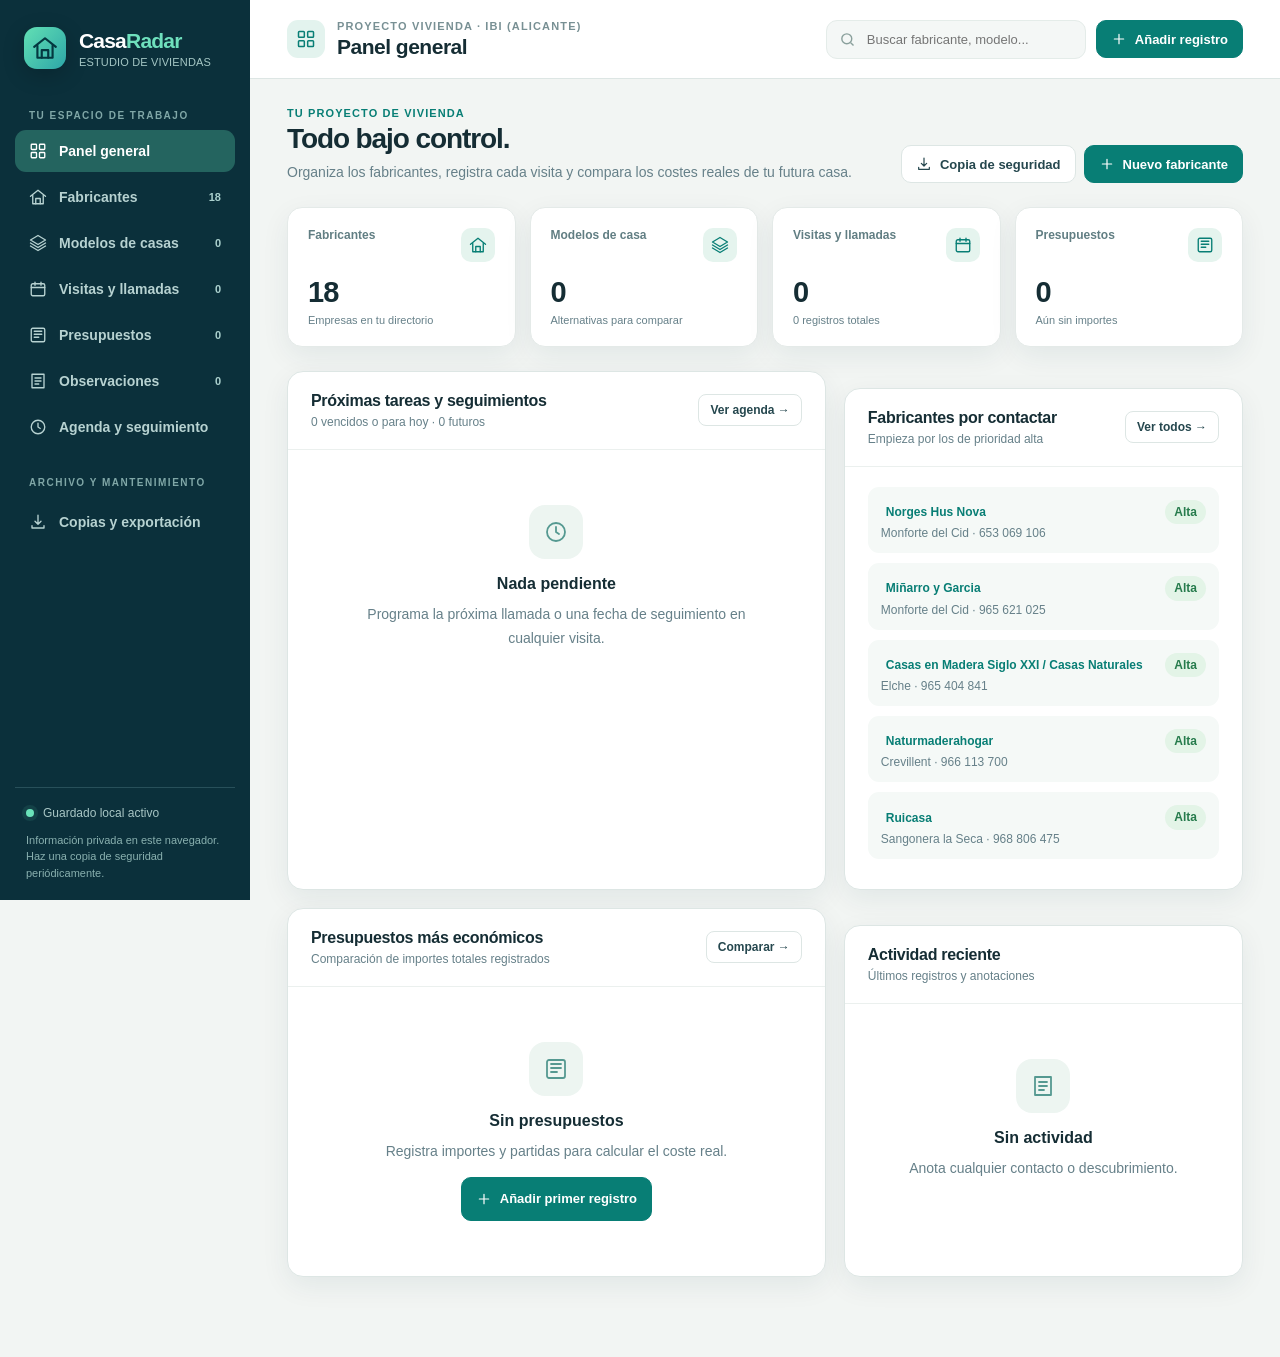
==== CasaRadar/app/src/main/assets/index.html @ 4ae106ab "feat(casa-radar): Android v1.2.0 offline app, icon and APK workflow" ====
<!DOCTYPE html>
<html lang="es">
<head>
<meta charset="UTF-8">
<meta name="viewport" content="width=device-width, initial-scale=1, viewport-fit=cover">
<meta name="theme-color" content="#0b303b">
<meta name="description" content="Gestor local de fabricantes, modelos de casas, visitas y presupuestos.">
<title>Casa Radar 1.2.0 | Gestor de fabricantes y visitas</title>
<style>
:root{--ink:#152d34;--muted:#668089;--strong:#092f3a;--teal:#087e75;--teal-dark:#06675f;--mint:#d7f1e9;--bg:#f2f5f3;--white:#fff;--soft:#f7faf9;--line:#dde6e4;--amber:#a75c07;--amber-soft:#fff3db;--red:#a63739;--red-soft:#fff0ef;--shadow:0 9px 28px rgba(20,61,64,.07);--radius:16px}
*{box-sizing:border-box}html{scroll-behavior:smooth}body{margin:0;background:var(--bg);font-family:Inter,ui-sans-serif,-apple-system,BlinkMacSystemFont,"Segoe UI",Arial,sans-serif;color:var(--ink);font-size:14px}button,input,select,textarea{font:inherit}button{cursor:pointer}a{color:var(--teal);text-decoration:none}a:hover{text-decoration:underline}button:focus-visible,a:focus-visible,input:focus-visible,select:focus-visible,textarea:focus-visible{outline:3px solid rgba(8,126,117,.3);outline-offset:2px}.app{display:flex;min-height:100vh}.sidebar{background:#0b303b;color:#e9f4ef;width:250px;flex:none;display:flex;flex-direction:column;position:fixed;top:0;left:0;bottom:0;z-index:30;padding:27px 15px 18px;overflow:auto}.brand{display:flex;align-items:center;gap:13px;padding:0 9px;margin-bottom:34px}.brand-mark{display:grid;place-items:center;width:42px;height:42px;background:linear-gradient(130deg,#62e0b4,#2da6a8);border-radius:13px;color:#043840;box-shadow:0 6px 22px #0003}.brand .name{font-size:21px;letter-spacing:-.8px;font-weight:800;color:white}.brand .name span{color:#6fe0bd}.brand small{display:block;color:#a5c7c5;letter-spacing:.15px;font-size:11px;margin-top:3px}.nav-label{color:#80a7a7;padding:0 14px;margin:7px 0 9px;font-size:10px;text-transform:uppercase;font-weight:800;letter-spacing:1.5px}.nav{display:grid;gap:4px}.nav button{display:flex;align-items:center;gap:12px;padding:12px 14px;border:0;background:transparent;color:#b7d2d1;text-align:left;border-radius:11px;font-weight:590;transition:.15s}.nav button:hover{background:#184552;color:white}.nav button.active{background:#24645f;color:white}.nav button svg{width:18px;height:18px;flex:none}.nav button span{flex:1}.nav .nav-count{color:#abd1ce;font-size:11px;font-weight:700}.sidebar-spacer{flex:1}.sidebar-bottom{border-top:1px solid #28505a;padding:18px 11px 1px;color:#a8c6c5}.db-status{display:flex;align-items:center;gap:9px;font-size:12px}.status-dot{width:8px;height:8px;border-radius:50%;background:#6ae2b9;box-shadow:0 0 0 4px #6ae2b919}.side-small{font-size:11px;line-height:1.5;color:#89b0af;margin-top:12px}.content{width:calc(100% - 250px);margin-left:250px;min-height:100vh}.topbar{min-height:79px;display:flex;align-items:center;gap:20px;justify-content:space-between;border-bottom:1px solid var(--line);padding:18px 37px;background:#fff;position:sticky;top:0;z-index:12}.top-left{display:flex;align-items:center;gap:12px;min-width:0}.page-icon{width:38px;height:38px;background:#e3f3ee;display:grid;place-items:center;border-radius:11px;color:var(--teal);flex:none}.page-icon svg{width:20px;height:20px}.top-left .crumb{font-size:11px;text-transform:uppercase;letter-spacing:1.15px;color:#789094;font-weight:750}.page-title{margin:3px 0 0;font-size:21px;letter-spacing:-.5px;font-weight:780}.top-actions{display:flex;align-items:center;gap:10px}.searchbox{display:flex;align-items:center;gap:9px;background:#f4f7f6;border:1px solid #e4ece9;border-radius:11px;padding:10px 12px;min-width:260px}.searchbox svg{width:17px;height:17px;color:#8aa09c}.searchbox input{background:transparent;border:0;outline:0;width:190px;min-width:0;font-size:13px;color:var(--ink)}.searchbox:focus-within{border-color:#7ebdb6;background:white}.btn{border:1px solid var(--line);background:#fff;color:#25474e;border-radius:10px;padding:10px 14px;font-size:13px;font-weight:700;display:inline-flex;align-items:center;justify-content:center;gap:8px;white-space:nowrap;transition:transform .1s,background .1s}.btn:hover{background:#f4f8f6;text-decoration:none}.btn.primary{background:var(--teal);border-color:var(--teal);color:#fff}.btn.primary:hover{background:var(--teal-dark)}.btn.danger{border-color:#efd0d0;color:#ac3434}.btn.danger:hover{background:#fff0f0}.btn.silent{background:transparent;border-color:transparent}.btn.small{font-size:12px;padding:8px 11px;border-radius:8px}.btn svg{width:16px;height:16px;flex:none}.btn:disabled{opacity:.5;cursor:not-allowed}.main{max-width:1500px;margin:0 auto;padding:28px 37px 80px}.eyebrow{font-size:11px;text-transform:uppercase;color:var(--teal);font-weight:800;letter-spacing:1.1px}.headline{display:flex;align-items:flex-end;justify-content:space-between;gap:14px;margin-bottom:24px}.headline h2{font-size:28px;font-weight:800;letter-spacing:-1.1px;margin:4px 0 7px}.headline p{color:var(--muted);margin:0;line-height:1.5}.headline-actions{display:flex;gap:8px;flex-wrap:wrap}.kpis{display:grid;grid-template-columns:repeat(4,minmax(0,1fr));gap:14px;margin-bottom:24px}.kpi{background:#fff;border:1px solid #e4eae8;border-radius:15px;padding:20px;box-shadow:var(--shadow);min-height:126px}.kpi-top{display:flex;justify-content:space-between;gap:8px;align-items:flex-start}.kpi .label{font-weight:730;color:#617e83;font-size:12px}.kpi .value{font-size:29px;font-weight:800;letter-spacing:-1px;margin:13px 0 4px;line-height:1.2}.kpi .desc{color:var(--muted);font-size:11px}.kpi-icon{width:34px;height:34px;border-radius:10px;background:#e5f4ee;display:grid;place-items:center;color:var(--teal)}.kpi-icon svg{width:18px;height:18px}.panel{background:white;border:1px solid var(--line);border-radius:var(--radius);box-shadow:var(--shadow);min-width:0}.panel+.panel{margin-top:17px}.panel-head{padding:20px 23px;border-bottom:1px solid #ebf0ee;display:flex;justify-content:space-between;align-items:center;gap:12px}.panel-head h3{margin:0;font-size:16px;letter-spacing:-.3px}.panel-head p{margin:5px 0 0;font-size:12px;color:var(--muted)}.panel-body{padding:20px 23px}.two-col{display:grid;grid-template-columns:minmax(0,1.35fr) minmax(295px,1fr);gap:18px}.muted{color:var(--muted)}.tiny{font-size:11px}.no-data{padding:35px 18px;text-align:center;color:var(--muted);line-height:1.7}.no-data .empty-icon{width:54px;height:54px;border-radius:16px;background:#edf5f1;display:grid;place-items:center;margin:0 auto 11px;color:#559991}.no-data h3{color:var(--ink);margin:0 0 6px;font-size:16px}.no-data p{margin:0 auto 13px;max-width:430px}.tag{border-radius:30px;display:inline-flex;align-items:center;gap:5px;background:#e8f2f0;color:#28756e;padding:5px 9px;font-size:11px;font-weight:760;line-height:1.2}.tag.gray{background:#f0f3f3;color:#667c80}.tag.amber{background:#fff3dc;color:#9e640f}.tag.red{background:#fcebe9;color:#a23e3f}.tag.blue{background:#ebeffb;color:#4c66a1}.tag.green{background:#e3f4e7;color:#267b4c}.tag.dark{background:#164c55;color:white}.filters{display:flex;gap:10px;align-items:center;flex-wrap:wrap;margin-bottom:17px}.filters select,.filters input{max-width:230px;background:#fff;border:1px solid var(--line);border-radius:9px;padding:10px 13px;color:#29484e;min-height:40px}.count-label{font-size:12px;color:var(--muted);margin-left:auto}.factory-grid{display:grid;grid-template-columns:repeat(auto-fill,minmax(310px,1fr));gap:16px}.factory-card{background:white;border:1px solid var(--line);border-radius:15px;box-shadow:var(--shadow);padding:19px;display:flex;flex-direction:column;gap:11px}.factory-card:hover{border-color:#a7d1ca}.card-top{display:flex;gap:10px;align-items:flex-start;justify-content:space-between}.card-title{font-size:17px;font-weight:810;letter-spacing:-.45px;line-height:1.25}.card-sub{font-size:12px;color:var(--muted);margin-top:4px}.card-tokens{display:flex;gap:5px;flex-wrap:wrap;margin-top:9px}.card-address{color:#5c7377;font-size:12px;line-height:1.55;min-height:38px}.card-foot{display:flex;align-items:center;gap:7px;flex-wrap:wrap;border-top:1px solid #edf1ef;padding-top:13px;margin-top:auto}.card-metrics{display:flex;gap:15px;font-size:12px;font-weight:760;color:#5b777e;padding-bottom:2px}.card-metrics strong{color:var(--ink)}.circle-btn{height:32px;width:32px;border-radius:9px;border:1px solid var(--line);background:white;display:grid;place-items:center;color:#4b7980}.circle-btn svg{width:16px;height:16px}.circle-btn:hover{background:#ebf5f1}.star{border:none;background:transparent;color:#aebbbc;font-size:23px;line-height:1;padding:0 3px}.star.active{color:#dba538}.table-wrap{width:100%;overflow:auto}.data-table{width:100%;border-collapse:collapse;min-width:730px}.data-table th{text-align:left;white-space:nowrap;color:#6b8487;font-size:11px;text-transform:uppercase;letter-spacing:.65px;font-weight:780;padding:14px 17px;border-bottom:1px solid #e7eeeb;background:#f9fbfa}.data-table td{padding:15px 17px;border-bottom:1px solid #eef2f0;vertical-align:middle;font-size:12px}.data-table tr:last-child td{border-bottom:none}.data-table tbody tr:hover{background:#fbfdfc}.row-title{font-weight:790;font-size:13px;color:var(--ink)}.row-sub{font-size:11px;color:var(--muted);margin-top:4px}.row-actions{display:flex;gap:6px;align-items:center;white-space:nowrap}.link-btn{background:transparent;border:none;padding:3px 5px;color:var(--teal);font-weight:760;font-size:12px}.link-btn.red{color:var(--red)}.link-btn:hover{text-decoration:underline}.inline-link{display:inline-flex;align-items:center;gap:5px;white-space:nowrap;font-size:12px;font-weight:700}.inline-link svg{width:14px;height:14px}.timeline{display:grid;gap:0}.timeline-item{position:relative;padding:14px 0 15px 26px;border-left:2px solid #dbe7e3;margin-left:7px}.timeline-item:last-child{border-color:transparent}.timeline-item:before{content:'';position:absolute;left:-7px;top:20px;width:12px;height:12px;border:3px solid #dff2ec;background:var(--teal);border-radius:50%}.timeline-title{font-weight:780}.timeline-sub{font-size:12px;color:var(--muted);margin:5px 0}.timeline-detail{font-size:12px;white-space:pre-wrap;line-height:1.55;color:#37535a}.split-hdr{display:flex;align-items:center;justify-content:space-between;gap:10px;flex-wrap:wrap}.empty-inline{border:1px dashed #cbdad6;background:#f9fcfb;padding:18px;border-radius:12px;color:var(--muted);font-size:12px}.factory-hero{background:linear-gradient(125deg,#0e3944,#175d5b);border-radius:18px;padding:25px 29px;color:white;margin-bottom:18px;box-shadow:var(--shadow)}.hero-top{display:flex;align-items:flex-start;justify-content:space-between;gap:15px}.factory-hero h2{margin:9px 0 8px;font-size:27px;letter-spacing:-.8px}.factory-hero .sub{color:#bfdbd5;font-size:13px;line-height:1.5}.factory-hero .tag{background:#ffffff23;color:#e3f6ed}.factory-hero .hero-links{display:flex;flex-wrap:wrap;gap:9px;margin-top:16px}.factory-hero .hero-links a,.factory-hero .hero-links button{color:#e8fff8;border:1px solid #ffffff44;background:#ffffff12;padding:8px 11px;border-radius:9px;font-weight:700;font-size:12px}.factory-hero .hero-links a:hover{background:#ffffff24;text-decoration:none}.back-btn{background:none;border:0;color:#608b8a;font-weight:760;font-size:12px;display:inline-flex;gap:6px;align-items:center;padding:0;margin-bottom:14px}.tabbar{display:flex;overflow:auto;gap:5px;border-bottom:1px solid var(--line);margin-bottom:18px;padding-bottom:1px}.tabbar button{border:0;background:transparent;color:#617c83;padding:13px 16px;border-bottom:3px solid transparent;font-weight:720;white-space:nowrap}.tabbar button.active{border-color:var(--teal);color:#04665e}.detail-grid{display:grid;grid-template-columns:minmax(0,1.5fr) minmax(250px,.85fr);gap:17px}.info-grid{display:grid;grid-template-columns:repeat(2,minmax(0,1fr));gap:16px}.info-item{min-width:0}.info-item .label{color:#7d9296;font-size:10px;text-transform:uppercase;letter-spacing:.9px;font-weight:800;margin-bottom:6px}.info-item .val{font-size:13px;line-height:1.5;overflow-wrap:anywhere}.infobox{background:#f6faf8;border:1px solid #e8f0ec;padding:14px;border-radius:11px;margin-top:13px;color:#3d6264;line-height:1.6;white-space:pre-wrap;font-size:12px}.fact-mini{background:#f5f9f7;border-radius:11px;padding:13px;margin-bottom:10px}.fact-mini b{font-size:12px;display:block}.fact-mini span{font-size:12px;color:var(--muted)}.note-card{background:#fff;border:1px solid #e3ece7;border-radius:13px;padding:17px;margin:0 0 12px}.note-card.important{border-left:4px solid #e6aa4e}.note-card h4{font-size:14px;margin:4px 0 8px}.note-card .body{line-height:1.7;white-space:pre-wrap;font-size:12px;color:#435e63;overflow-wrap:anywhere}.note-card .meta{display:flex;align-items:center;justify-content:space-between;gap:10px;flex-wrap:wrap;color:var(--muted);font-size:11px}.model-cards{display:grid;grid-template-columns:repeat(auto-fill,minmax(265px,1fr));gap:13px}.model-card{border:1px solid #dde9e5;border-radius:13px;background:#fff;padding:17px}.model-card h4{font-size:15px;margin:9px 0 7px}.model-number{font-size:24px;font-weight:840;letter-spacing:-1px;margin:9px 0}.model-descr{color:#668083;font-size:12px;line-height:1.5;min-height:35px}.agenda-row{display:flex;align-items:flex-start;gap:14px;padding:15px 0;border-bottom:1px solid #eef1f0}.agenda-row:last-child{border-bottom:0}.date-square{height:53px;width:55px;flex:none;border-radius:10px;background:#e6f3ef;text-align:center;display:flex;flex-direction:column;justify-content:center}.date-square strong{font-size:19px;line-height:1.1;color:var(--teal)}.date-square span{font-size:10px;text-transform:uppercase;color:#538680}.agenda-row.past .date-square{background:#fff0e0}.agenda-row.past .date-square strong{color:#b46816}.agenda-main{flex:1;min-width:0}.agenda-main b{display:block;margin-bottom:5px}.agenda-main p{margin:0;color:var(--muted);font-size:12px;line-height:1.5}.notice{border-radius:12px;padding:13px 15px;background:#e8f4f0;color:#326966;line-height:1.55;font-size:12px;border:1px solid #cbe7dd}.notice.warn{background:#fff5e6;color:#876029;border-color:#f5d9a6}.notice.alert{background:#fff0ef;color:#a34442;border-color:#f7cccc}.backup-layout{display:grid;grid-template-columns:repeat(2,minmax(0,1fr));gap:17px}.feature-box{background:#fff;border:1px solid var(--line);border-radius:16px;padding:24px;box-shadow:var(--shadow)}.feature-icon{display:grid;place-items:center;height:44px;width:44px;border-radius:12px;background:#e3f3ec;color:var(--teal);margin-bottom:15px}.feature-icon svg{width:22px;height:22px}.feature-box h3{font-size:17px;margin:0 0 9px}.feature-box p{font-size:13px;color:var(--muted);line-height:1.65}.feature-box .btn{margin-top:7px}.csv-btns{display:flex;gap:7px;flex-wrap:wrap}.modal-backdrop{position:fixed;inset:0;background:rgba(8,27,31,.68);display:flex;justify-content:center;align-items:center;z-index:70;padding:22px}.modal{max-height:min(93vh,1100px);max-height:min(93dvh,1100px);width:min(940px,100%);background:white;border-radius:18px;display:flex;flex-direction:column;box-shadow:0 30px 70px #0004;overflow:hidden}.modal-head{padding:21px 27px;border-bottom:1px solid #edf1f0;display:flex;justify-content:space-between;align-items:center;gap:16px}.modal-head h2{margin:0;font-size:21px;letter-spacing:-.5px}.modal-head p{font-size:12px;color:var(--muted);margin:5px 0 0}.close-btn{border:0;background:#f0f5f3;border-radius:9px;width:35px;height:35px;font-size:22px;color:#4e7375;line-height:1}.modal-scroller{overflow:auto;padding:22px 27px 30px}.modal-foot{padding:15px 27px;display:flex;justify-content:space-between;align-items:center;gap:10px;border-top:1px solid var(--line);background:#fbfdfc}.modal-foot .left,.modal-foot .right{display:flex;gap:8px;align-items:center}.form-section{border:1px solid #e3ebe8;border-radius:13px;margin:0 0 14px;background:#fff;overflow:hidden}.form-section summary{cursor:pointer;list-style:none;padding:15px 17px;background:#f8fbfa;font-weight:810;color:#2c5359;display:flex;justify-content:space-between;gap:9px}.form-section summary::-webkit-details-marker{display:none}.form-section summary:after{content:'+';font-weight:700;color:#8ba5a5}.form-section[open] summary:after{content:'-'} .form-section .inputs{display:grid;grid-template-columns:repeat(2,minmax(0,1fr));gap:15px;padding:17px}.field{display:flex;flex-direction:column;min-width:0;gap:6px}.field.full{grid-column:1/-1}.field label{font-size:12px;font-weight:780;color:#3c5b63}.field input,.field textarea,.field select{width:100%;background:white;color:var(--ink);border:1px solid #d5e2df;border-radius:9px;min-height:39px;padding:10px 11px;outline-color:#7ebdb2;font-weight:500}.field textarea{min-height:95px;resize:vertical;line-height:1.5}.field .help{font-size:11px;color:#83999d;line-height:1.5}.check-field{display:flex;align-items:center;gap:11px;min-height:36px}.check-field input{width:18px;height:18px;accent-color:var(--teal)}.check-field label{font-size:12px;font-weight:760}.required{color:#c05d34}.file-zone{background:#f8faf9;padding:15px;border:1px dashed #b5cbc5;border-radius:10px}.file-zone input{border:0;padding:2px;background:none}.attachment-item{display:flex;align-items:center;justify-content:space-between;gap:10px;padding:10px 0;border-bottom:1px solid #eef2f0}.attachment-item:last-child{border:0}.attachment-item .filename{overflow-wrap:anywhere;min-width:0;font-size:12px;font-weight:720}.attachment-item small{display:block;color:var(--muted);margin-top:4px}.attachment-item .row-actions{flex:none}.price-preview{position:sticky;top:0;z-index:3;box-shadow:0 4px 12px #0001;background:#e6f5ee;border:1px solid #c8e5d9;border-radius:10px;margin:0 0 16px;padding:15px;display:flex;justify-content:space-between;align-items:center;gap:12px}.price-preview strong{font-size:23px;color:#056d60}.price-preview small{font-size:11px;color:#557d73}.toast-holder{position:fixed;bottom:22px;right:25px;z-index:150;display:grid;gap:9px;pointer-events:none}.toast{background:#113d45;color:white;box-shadow:0 12px 34px #0003;border-radius:10px;padding:14px 18px;max-width:420px;font-size:13px;line-height:1.4}.toast.error{background:#963e3e}.mobile-toggle{display:none}.mobile-backdrop{display:none}.help-row{padding:12px 0;border-bottom:1px solid #e8eeee;display:flex;gap:11px;align-items:start}.help-row b{display:block;margin-bottom:5px}.fineprint{font-size:11px;color:#82979a;line-height:1.6}.float-actions{display:flex;align-items:center;gap:10px;flex-wrap:wrap}.prewrap{white-space:pre-wrap;overflow-wrap:anywhere}.table-right{text-align:right}.trunc{overflow:hidden;white-space:nowrap;text-overflow:ellipsis;max-width:250px}
@media(max-width:1160px){.kpis{grid-template-columns:repeat(2,minmax(0,1fr))}.two-col,.detail-grid{grid-template-columns:1fr}.searchbox{min-width:0}.searchbox input{width:130px}.main{padding:25px}.topbar{padding:16px 25px}}
@media(max-width:820px){.sidebar{transform:translateX(-105%);transition:transform .18s}.sidebar.open{transform:translateX(0)}.mobile-backdrop.show{display:block;position:fixed;inset:0;background:#061f28a1;z-index:25}.content{width:100%;margin-left:0}.mobile-toggle{display:grid;place-items:center;width:36px;height:36px;border:1px solid var(--line);border-radius:10px;background:white;color:#355962}.topbar{gap:8px}.top-actions{gap:7px}.top-actions .searchbox{display:none}.main{padding:18px 15px 70px}.headline{align-items:flex-start;flex-direction:column}.headline h2{font-size:25px}.page-title{font-size:18px}.factory-hero{padding:20px}.factory-hero h2{font-size:24px}.factory-grid{grid-template-columns:1fr 1fr}.backup-layout{grid-template-columns:1fr}.modal-backdrop{padding:8px}.modal{max-height:96dvh}.modal-head,.modal-foot{padding:16px}.modal-scroller{padding:15px}.form-section .inputs{padding:13px}.factory-hero .hero-links{gap:6px}}
@media(max-width:570px){.factory-grid,.kpis,.info-grid{grid-template-columns:1fr}.kpis{gap:9px}.kpi{min-height:100px;padding:15px}.kpi .value{font-size:25px;margin:8px 0 3px}.factory-card{padding:16px}.topbar{padding:12px 14px;min-height:66px}.page-icon{display:none}.page-title{font-size:16px}.top-left .crumb{font-size:9px}.top-actions>.btn{padding:10px}.top-actions>.btn .full-text{display:none}.main{padding:16px 11px 65px}.panel-head,.panel-body{padding:16px}.form-section .inputs{grid-template-columns:1fr;gap:11px}.field.full{grid-column:auto}.modal-foot{flex-wrap:wrap}.modal-foot .left{max-width:100%}.modal-foot .right{margin-left:auto}.factory-hero .hero-top{flex-direction:column}.feature-box{padding:18px}.filters .count-label{width:100%;margin:0}.topbar .btn.primary{font-size:12px}.modal-head h2{font-size:17px}}
@media print{.sidebar,.topbar,.btn,.filters,.back-btn,.tabbar,.toast-holder,.hero-links,.row-actions,.link-btn{display:none!important}.content{margin:0;width:100%}.main{padding:10px}.panel,.kpi,.factory-card{box-shadow:none!important;break-inside:avoid}.factory-hero{background:white;color:black;border:1px solid #ddd}.factory-hero .sub{color:#333}.factory-hero .tag{color:#333}}
</style>
</head>
<body>
<div id="app" class="app">
  <aside id="sidebar" class="sidebar">
    <div class="brand"><div class="brand-mark"><svg width="26" height="26" viewBox="0 0 24 24" fill="none" stroke="currentColor" stroke-width="2" stroke-linecap="round" stroke-linejoin="round"><path d="m2 11 10-8 10 8"/><path d="M5 10v11h14V10"/><path d="M9 21v-7h6v7"/></svg></div><div><div class="name">Casa<span>Radar</span></div><small>ESTUDIO DE VIVIENDAS</small></div></div>
    <div class="nav-label">Tu espacio de trabajo</div><nav id="nav" class="nav"></nav>
    <div class="sidebar-spacer"></div>
    <div class="sidebar-bottom"><div class="db-status"><span id="db-dot" class="status-dot"></span><span id="db-status">Iniciando base de datos...</span></div><div class="side-small">Informaci&oacute;n privada en este navegador.<br>Haz una copia de seguridad peri&oacute;dicamente.</div></div>
  </aside>
  <div id="mobile-backdrop" class="mobile-backdrop"></div>
  <div class="content">
    <header class="topbar"><div class="top-left"><button id="mobile-toggle" class="mobile-toggle" aria-label="Abrir menu"><svg width="19" height="19" viewBox="0 0 24 24" fill="none" stroke="currentColor" stroke-width="2"><path d="M4 6h16M4 12h16M4 18h16"/></svg></button><div class="page-icon" id="page-icon"></div><div><div class="crumb">Proyecto vivienda &middot; Ibi (Alicante)</div><h1 class="page-title" id="page-title">Panel general</h1></div></div><div class="top-actions"><label class="searchbox" title="Buscar en todos los registros"><svg viewBox="0 0 24 24" fill="none" stroke="currentColor" stroke-width="2"><circle cx="11" cy="11" r="7"/><path d="m16.5 16.5 4 4"/></svg><input id="global-search" type="search" placeholder="Buscar fabricante, modelo..."></label><button class="btn primary" id="quick-add" data-action="quick-add"><svg viewBox="0 0 24 24" fill="none" stroke="currentColor" stroke-width="2.2"><path d="M12 5v14M5 12h14"/></svg><span class="full-text">A&ntilde;adir registro</span><span class="mobile-only" style="display:none">Nuevo</span></button></div></header>
    <main id="main" class="main"></main>
  </div>
</div>
<div id="modal-root"></div><div class="toast-holder" id="toasts" role="status"></div>
<script>
'use strict';
const SEED_DATA = [{"id":"f001","createdAt":"2026-10-15T12:00:00Z","updatedAt":"2026-10-15T12:00:00Z","name":"Norges Hus Nova","province":"Alicante","city":"Monforte del Cid","system":"Madera prefabricada / paneles","phone1":"653 069 106","phone2":"","phone3":"","email1":"robert.rank@norgeshus.ee","email2":"greta.martina@norgeshus.ee","address":"CV-825, 03679 Monforte del Cid (Alicante)","visitType":"Fabrica y casas piloto","showroom":"Si: fabrica y casas piloto","hours":"Concertar visita con Robert Rank","maps":"https://www.google.com/maps/search/?api=1&query=Norges+Hus+Nova+CV-825+Monforte+del+Cid+Alicante","website":"https://www.norgeshus.es/norgeshus-espana/","notes":"La web no especifica numero de nave ni punto kilometrico de CV-825; pedir ubicacion exacta antes de salir.","source":"https://www.norgeshus.es/norgeshus-espana/","status":"Sin contactar","priority":"Alta","verified":"Pendiente de confirmar","manufacturerType":"Fabricante directo","showroomAddress":"CV-825, 03679 Monforte del Cid (Alicante)","factoryAddress":"CV-825, 03679 Monforte del Cid (Alicante)","shopAddress":"","buildsAlicante":"Por confirmar","ctebuilt":"Por confirmar","favorite":false},{"id":"f002","createdAt":"2026-10-15T12:00:00Z","updatedAt":"2026-10-15T12:00:00Z","name":"Miñarro y Garcia","province":"Alicante","city":"Monforte del Cid","system":"Modulares de madera","phone1":"965 621 025","phone2":"637 536 810","phone3":"965 621 822","email1":"info@casasmodularesdemadera.com","email2":"","address":"C/ Vicente Blasco Ibáñez, 12, 03670 Monforte del Cid (Alicante)","visitType":"Exposicion comercial","showroom":"Si: exposicion de viviendas","hours":"Invierno: L-V 10-14 y 16:30-19; S 10-14","maps":"https://www.google.com/maps/search/?api=1&query=Mi%C3%B1arro+y+Garcia+Vicente+Blasco+Ibanez+12+Monforte+del+Cid","website":"https://www.casasmodularesdemadera.com/","notes":"Tercer telefono 965 621 822 publicado en web; preguntar si permiten visitar fabrica aparte de exposicion.","source":"https://www.casasmodularesdemadera.com/casas/","status":"Sin contactar","priority":"Alta","verified":"Pendiente de confirmar","manufacturerType":"Por confirmar","showroomAddress":"C/ Vicente Blasco Ibáñez, 12, 03670 Monforte del Cid (Alicante)","factoryAddress":"","shopAddress":"","buildsAlicante":"Por confirmar","ctebuilt":"Por confirmar","favorite":false},{"id":"f003","createdAt":"2026-10-15T12:00:00Z","updatedAt":"2026-10-15T12:00:00Z","name":"WES Panel","province":"Alicante","city":"Monforte del Cid","system":"Panel estructural industrializado madera","phone1":"965 620 793","phone2":"","phone3":"","email1":"comercial2@wespanel.com","email2":"comercial@wespanel.com","address":"Polígono de la Buitrera, calle CM, B4, 03670 Monforte del Cid (Alicante)","visitType":"Oficinas / centro de paneles","showroom":"No consta exposicion publica","hours":"Llamar antes de ir","maps":"https://www.google.com/maps/search/?api=1&query=WES+Panel+Poligono+Buitrera+Calle+CM+B4+Monforte+del+Cid","website":"https://wespanel.com/","notes":"Preguntar si presupuestan casa terminada para particular o solo el sistema estructural.","source":"https://wespanel.com/contacto/","status":"Sin contactar","priority":"Media","verified":"Pendiente de confirmar","manufacturerType":"Por confirmar","showroomAddress":"Polígono de la Buitrera, calle CM, B4, 03670 Monforte del Cid (Alicante)","factoryAddress":"","shopAddress":"Polígono de la Buitrera, calle CM, B4, 03670 Monforte del Cid (Alicante)","buildsAlicante":"Por confirmar","ctebuilt":"Por confirmar","favorite":false},{"id":"f004","createdAt":"2026-10-15T12:00:00Z","updatedAt":"2026-10-15T12:00:00Z","name":"Casas en Madera Siglo XXI / Casas Naturales","province":"Alicante","city":"Elche","system":"Casas/cabanas de madera y kits","phone1":"965 404 841","phone2":"679 808 628","phone3":"","email1":"info@casasenmadera-siglo21.com","email2":"info@casasnaturales.com","address":"Carrer Relleu, s/n, polígono Faima, 03339 Elche (Alicante)","visitType":"Tienda y exposicion","showroom":"Si: modelos en exposicion","hours":"Consultar horario antes de visitar","maps":"https://www.google.com/maps/search/?api=1&query=Casas+en+Madera+Siglo+XXI+Carrer+Relleu+Faima+Elche","website":"https://www.casasenmadera-siglo21.com/","notes":"Casas Naturales y Siglo XXI comparten sociedad (B42593798), telefono y local; es UNA sola empresa. Domicilio fiscal distinto al local de exposicion.","source":"https://www.casasenmadera-siglo21.com/","status":"Sin contactar","priority":"Alta","verified":"Pendiente de confirmar","manufacturerType":"Por confirmar","showroomAddress":"Carrer Relleu, s/n, polígono Faima, 03339 Elche (Alicante)","factoryAddress":"","shopAddress":"Carrer Relleu, s/n, polígono Faima, 03339 Elche (Alicante)","buildsAlicante":"Por confirmar","ctebuilt":"Por confirmar","favorite":false},{"id":"f005","createdAt":"2026-10-15T12:00:00Z","updatedAt":"2026-10-15T12:00:00Z","name":"Naturmaderahogar","province":"Alicante","city":"Crevillent","system":"Casas de madera a medida","phone1":"966 113 700","phone2":"615 504 447","phone3":"654 879 204","email1":"info@naturmaderahogar.com","email2":"","address":"N-340, km 707, 03330 Crevillent (Alicante)","visitType":"Tienda y exposicion","showroom":"Si: anuncian exposicion 10.000 m2","hours":"Llamar antes; informacion web antigua","maps":"https://www.google.com/maps/search/?api=1&query=Naturmaderahogar+N340+km+707+Crevillent","website":"https://www.naturmaderahogar.com/","notes":"Otro movil publicado: 654 879 204. Confirmar que exposicion sigue operativa y qué casas cumplen CTE.","source":"https://www.naturmaderahogar.com/casas.html","status":"Sin contactar","priority":"Alta","verified":"Pendiente de confirmar","manufacturerType":"Por confirmar","showroomAddress":"N-340, km 707, 03330 Crevillent (Alicante)","factoryAddress":"","shopAddress":"N-340, km 707, 03330 Crevillent (Alicante)","buildsAlicante":"Por confirmar","ctebuilt":"Por confirmar","favorite":false},{"id":"f006","createdAt":"2026-10-15T12:00:00Z","updatedAt":"2026-10-15T12:00:00Z","name":"Casas Cap Blanc","province":"Alicante","city":"Altea","system":"Casas y estructuras madera a medida","phone1":"965 844 051","phone2":"630 234 170","phone3":"","email1":"info@casascapblanc.com","email2":"","address":"Partida El Planet, 154, N-332 km 155, 03590 Altea (Alicante)","visitType":"Exposicion de casas madera","showroom":"Si: exposicion anunciada","hours":"Llamar antes","maps":"https://www.google.com/maps/search/?api=1&query=Casas+Cap+Blanc+Partida+El+Planet+154+Altea","website":"https://www.casascapblanc.com/","notes":"Preguntar por vivienda de uso permanente, aislamiento y partidas incluidas.","source":"https://www.casascapblanc.com/contacto/localizacion-exposicion","status":"Sin contactar","priority":"Media","verified":"Pendiente de confirmar","manufacturerType":"Por confirmar","showroomAddress":"Partida El Planet, 154, N-332 km 155, 03590 Altea (Alicante)","factoryAddress":"","shopAddress":"","buildsAlicante":"Por confirmar","ctebuilt":"Por confirmar","favorite":false},{"id":"f007","createdAt":"2026-10-15T12:00:00Z","updatedAt":"2026-10-15T12:00:00Z","name":"Ruicasa","province":"Murcia","city":"Sangonera la Seca","system":"Casas de madera a medida","phone1":"968 806 475","phone2":"","phone3":"","email1":"informacion@ruicasa.com","email2":"","address":"C/ Río Ebro, 38, 30835 Sangonera la Seca (Murcia)","visitType":"Oficina y exposicion","showroom":"Si: exposicion con cita","hours":"L-V 9-14 y 16-19:30; S 10-14 (confirmar festivos)","maps":"https://www.google.com/maps/search/?api=1&query=Ruicasa+Calle+Rio+Ebro+38+Sangonera+la+Seca+Murcia","website":"https://www.ruicasa.com/","notes":"La web indica que trabaja tambien en Alicante.","source":"https://www.ruicasa.com/contacto/","status":"Sin contactar","priority":"Alta","verified":"Pendiente de confirmar","manufacturerType":"Por confirmar","showroomAddress":"C/ Río Ebro, 38, 30835 Sangonera la Seca (Murcia)","factoryAddress":"","shopAddress":"C/ Río Ebro, 38, 30835 Sangonera la Seca (Murcia)","buildsAlicante":"Por confirmar","ctebuilt":"Por confirmar","favorite":false},{"id":"f008","createdAt":"2026-10-15T12:00:00Z","updatedAt":"2026-10-15T12:00:00Z","name":"Madercas","province":"Murcia","city":"Sangonera la Seca","system":"Casas de madera a medida","phone1":"686 414 042","phone2":"","phone3":"","email1":"info@madercas.es","email2":"","address":"C/ Río Guadalquivir, 26, 30835 Sangonera la Seca (Murcia)","visitType":"Oficinas","showroom":"No consta exposicion publica","hours":"Visita con cita: L-J 9-14 y 16-19; V 9-14","maps":"https://www.google.com/maps/search/?api=1&query=Madercas+Calle+Rio+Guadalquivir+26+Sangonera+la+Seca+Murcia","website":"https://www.madercas.es/","notes":"IMPORTANTE: su web dice que SOLO construyen en la Region de Murcia. Preguntar antes de desplazarse desde Ibi.","source":"https://www.madercas.es/contacto/","status":"Sin contactar","priority":"Baja","verified":"Pendiente de confirmar","manufacturerType":"Por confirmar","showroomAddress":"C/ Río Guadalquivir, 26, 30835 Sangonera la Seca (Murcia)","factoryAddress":"","shopAddress":"C/ Río Guadalquivir, 26, 30835 Sangonera la Seca (Murcia)","buildsAlicante":"No","ctebuilt":"Por confirmar","favorite":false},{"id":"f009","createdAt":"2026-10-15T12:00:00Z","updatedAt":"2026-10-15T12:00:00Z","name":"Milcasas","province":"Murcia","city":"Roldan","system":"Paneles modulares madera","phone1":"665 601 807","phone2":"","phone3":"","email1":"milcasas.es@gmail.com","email2":"ventas.milcasas@gmail.com","address":"C/ Manuel Ballester Boix, suelo manzana 2, parcela 4, 30709 Roldán, Torre-Pacheco (Murcia)","visitType":"Fabrica","showroom":"Si: visitas guiadas a fabrica, con reserva","hours":"Solicitar visita guiada","maps":"https://www.google.com/maps/search/?api=1&query=Milcasas+Manuel+Ballester+Boix+Roldan+Torre+Pacheco+Murcia","website":"https://www.fabricamilcasas.es/","notes":"Preguntar si vende casa completamente terminada en Ibi y coste final.","source":"https://fabricamilcasas.es/contacts/","status":"Sin contactar","priority":"Media","verified":"Pendiente de confirmar","manufacturerType":"Fabricante directo","showroomAddress":"","factoryAddress":"C/ Manuel Ballester Boix, suelo manzana 2, parcela 4, 30709 Roldán, Torre-Pacheco (Murcia)","shopAddress":"","buildsAlicante":"Por confirmar","ctebuilt":"Por confirmar","favorite":false},{"id":"f010","createdAt":"2026-10-15T12:00:00Z","updatedAt":"2026-10-15T12:00:00Z","name":"Leturcasa","province":"Murcia","city":"Molina de Segura","system":"Viviendas/trasteros prefabricados madera","phone1":"968 616 303","phone2":"644 306 303","phone3":"","email1":"contacto@leturcasa.es","email2":"leturcasa@leturcasa.es","address":"Polígono Industrial Cabezo Cortado, Cabezo Cortao s/n, 30500 Molina de Segura (Murcia)","visitType":"Centro de atencion / produccion por confirmar","showroom":"No consta exposicion publica","hours":"Horario telefonico L-V 10-21; S 10-16","maps":"https://www.google.com/maps/search/?api=1&query=Leturcasa+Poligono+Cabezo+Cortado+Molina+de+Segura+Murcia","website":"https://leturcasa.es/","notes":"La web legal tambien publica otro movil (684 055 220); llamar al contacto actual antes de desplazarse.","source":"https://leturcasa.es/index.php/contactar","status":"Sin contactar","priority":"Media","verified":"Pendiente de confirmar","manufacturerType":"Por confirmar","showroomAddress":"Polígono Industrial Cabezo Cortado, Cabezo Cortao s/n, 30500 Molina de Segura (Murcia)","factoryAddress":"Polígono Industrial Cabezo Cortado, Cabezo Cortao s/n, 30500 Molina de Segura (Murcia)","shopAddress":"","buildsAlicante":"Por confirmar","ctebuilt":"Por confirmar","favorite":false},{"id":"f011","createdAt":"2026-10-15T12:00:00Z","updatedAt":"2026-10-15T12:00:00Z","name":"Casasdmadera","province":"Murcia","city":"El Raal","system":"Construccion casas madera / obra","phone1":"609 932 066","phone2":"659 091 328","phone3":"","email1":"info@casasdmadera.net","email2":"","address":"Vereda de los Pepejos, s/n, 30139 El Raal (Murcia)","visitType":"Direccion operativa; fabrica por confirmar","showroom":"No consta exposicion publica","hours":"La web indica contacto 8-20","maps":"https://www.google.com/maps/search/?api=1&query=Casasdmadera+Vereda+de+los+Pepejos+El+Raal+Murcia","website":"https://casasdmadera.net/","notes":"Confirmar si fabrica internamente y si acepta montaje en Alicante.","source":"https://casasdmadera.net/contacto","status":"Sin contactar","priority":"Media","verified":"Pendiente de confirmar","manufacturerType":"Fabricante directo","showroomAddress":"Vereda de los Pepejos, s/n, 30139 El Raal (Murcia)","factoryAddress":"Vereda de los Pepejos, s/n, 30139 El Raal (Murcia)","shopAddress":"","buildsAlicante":"Por confirmar","ctebuilt":"Por confirmar","favorite":false},{"id":"f012","createdAt":"2026-10-15T12:00:00Z","updatedAt":"2026-10-15T12:00:00Z","name":"Casas Natura","province":"Valencia","city":"Benaguacil","system":"Casas madera; modulares acero/hormigon","phone1":"961 059 272","phone2":"664 443 063","phone3":"665 254 078","email1":"info@casasnatura.com","email2":"","address":"Carrer Serra Calderona, 5, 46180 Benaguacil (Valencia)","visitType":"Fabrica propia y oficinas","showroom":"Si: fabrica visitable con cita","hours":"L-V 10-14 y 15:30-19; cita previa","maps":"https://www.google.com/maps/search/?api=1&query=Casas+Natura+Carrer+Serra+Calderona+5+Benaguacil+Valencia","website":"https://www.casasnatura.com/","notes":"Tercer telefono 665 254 078; una noticia antigua indica numero 3, contacto actual indica numero 5: confirmar puerta.","source":"https://www.casasnatura.com/contactar/","status":"Sin contactar","priority":"Alta","verified":"Pendiente de confirmar","manufacturerType":"Fabricante directo","showroomAddress":"","factoryAddress":"Carrer Serra Calderona, 5, 46180 Benaguacil (Valencia)","shopAddress":"Carrer Serra Calderona, 5, 46180 Benaguacil (Valencia)","buildsAlicante":"Por confirmar","ctebuilt":"Por confirmar","favorite":false},{"id":"f013","createdAt":"2026-10-15T12:00:00Z","updatedAt":"2026-10-15T12:00:00Z","name":"Casas Carbonell","province":"Valencia","city":"Betera","system":"Modulares madera/entramado ligero","phone1":"698 548 180","phone2":"623 219 745","phone3":"","email1":"info@casascarbonell.com","email2":"","address":"Carrer Traginers, 9, 46117 Bétera (Valencia)","visitType":"Fabrica y exposicion","showroom":"Si: casas modelo y fabrica; cita previa","hours":"Llamar / WhatsApp para cita","maps":"https://www.google.com/maps/search/?api=1&query=Casas+Carbonell+Carrer+Traginers+9+Betera+Valencia","website":"https://www.casascarbonell.com/","notes":"Segundo telefono es WhatsApp. Consultar precios de modelos 36 a 80 m2 y condiciones de CTE.","source":"https://www.casascarbonell.com/exposicion-de-casas-prefabricadas/","status":"Sin contactar","priority":"Alta","verified":"Pendiente de confirmar","manufacturerType":"Fabricante directo","showroomAddress":"Carrer Traginers, 9, 46117 Bétera (Valencia)","factoryAddress":"Carrer Traginers, 9, 46117 Bétera (Valencia)","shopAddress":"","buildsAlicante":"Por confirmar","ctebuilt":"Por confirmar","favorite":false},{"id":"f014","createdAt":"2026-10-15T12:00:00Z","updatedAt":"2026-10-15T12:00:00Z","name":"Casas Montebalsamo","province":"Valencia","city":"La Pobla de Vallbona","system":"Casas prefabricadas madera a medida","phone1":"961 314 499","phone2":"605 010 920","phone3":"653 671 572","email1":"info@montebalsamo.com","email2":"","address":"C/ Bruselas, 4A, 46185 La Pobla de Vallbona (Valencia)","visitType":"Oficina central","showroom":"No consta exposicion en esa direccion","hours":"Pedir cita y confirmar acceso a taller/fabrica","maps":"https://www.google.com/maps/search/?api=1&query=Casas+Montebalsamo+Calle+Bruselas+4A+La+Pobla+de+Vallbona","website":"https://www.montebalsamo.com/","notes":"Tercer telefono 653 671 572. Contacto web menciona tambien A-7 salida 494; confirmar destino antes de salir.","source":"https://www.montebalsamo.com/nosotros/","status":"Sin contactar","priority":"Media","verified":"Pendiente de confirmar","manufacturerType":"Por confirmar","showroomAddress":"C/ Bruselas, 4A, 46185 La Pobla de Vallbona (Valencia)","factoryAddress":"","shopAddress":"C/ Bruselas, 4A, 46185 La Pobla de Vallbona (Valencia)","buildsAlicante":"Por confirmar","ctebuilt":"Por confirmar","favorite":false},{"id":"f015","createdAt":"2026-10-15T12:00:00Z","updatedAt":"2026-10-15T12:00:00Z","name":"Casas inHAUS","province":"Valencia","city":"Almussafes","system":"Viviendas modulares industrializadas alta gama","phone1":"963 519 219","phone2":"900 102 961","phone3":"","email1":"info@casasinhaus.com","email2":"","address":"Av. Picassent, 12, Pol. Industrial Juan Carlos I, 46440 Almussafes (Valencia)","visitType":"Fabrica y showroom de materiales","showroom":"Si: fabrica y showroom, con cita","hours":"L-V 9-14 y 15-18 (telefono); visitas con cita","maps":"https://www.google.com/maps/search/?api=1&query=Casas+inHAUS+Avenida+Picassent+12+Almussafes+Valencia","website":"https://casasinhaus.com/","notes":"Oferta orientada a gama alta; menos prioritaria si presupuesto limitado.","source":"https://casasinhaus.com/contacto/","status":"Sin contactar","priority":"Baja","verified":"Pendiente de confirmar","manufacturerType":"Fabricante directo","showroomAddress":"Av. Picassent, 12, Pol. Industrial Juan Carlos I, 46440 Almussafes (Valencia)","factoryAddress":"Av. Picassent, 12, Pol. Industrial Juan Carlos I, 46440 Almussafes (Valencia)","shopAddress":"","buildsAlicante":"Por confirmar","ctebuilt":"Por confirmar","favorite":false},{"id":"f016","createdAt":"2026-10-15T12:00:00Z","updatedAt":"2026-10-15T12:00:00Z","name":"Larc BR","province":"Valencia","city":"Catarroja","system":"Viviendas modulares steel frame","phone1":"963 145 163","phone2":"641 809 015","phone3":"","email1":"info@larcbr.es","email2":"","address":"C/ Senda de les Ànimes, 2, polígono industrial, 46470 Catarroja (Valencia)","visitType":"Nave de construccion / materiales","showroom":"Si: visita a nave ofertada","hours":"Contactar antes; segundo telefono WhatsApp","maps":"https://www.google.com/maps/search/?api=1&query=Larc+BR+Senda+de+les+Animes+2+Catarroja+Valencia","website":"https://larcbr.es/","notes":"Sistema de acero, no casa de madera; preguntar precio terminado y aislamientos.","source":"https://larcbr.es/casas-prefabricadas-de-acero/gmx-niv37.htm","status":"Sin contactar","priority":"Media","verified":"Pendiente de confirmar","manufacturerType":"Por confirmar","showroomAddress":"","factoryAddress":"","shopAddress":"","buildsAlicante":"Por confirmar","ctebuilt":"Por confirmar","favorite":false},{"id":"f017","createdAt":"2026-10-15T12:00:00Z","updatedAt":"2026-10-15T12:00:00Z","name":"The Corten Co.","province":"Valencia","city":"Alberic","system":"Casas modulares con contenedores acero","phone1":"722 219 335","phone2":"","phone3":"","email1":"presupuestos@thecortenco.com","email2":"casas@thecortenco.com","address":"Polígono Industrial Les Carrasques, nº 36, 46260 Alberic (Valencia)","visitType":"Fabrica, oficina y showroom","showroom":"Si: visita concertada a instalaciones","hours":"L-J 9-13 y 16-18; V 9-15 (segun web)","maps":"https://www.google.com/maps/search/?api=1&query=The+Corten+Co+Poligono+Les+Carrasques+36+Alberic+Valencia","website":"https://thecortenco.com/","notes":"Viviendas en contenedores, no madera; visita de fabrica confirmada en su propia web.","source":"https://thecortenco.com/contacto/","status":"Sin contactar","priority":"Media","verified":"Pendiente de confirmar","manufacturerType":"Fabricante directo","showroomAddress":"Polígono Industrial Les Carrasques, nº 36, 46260 Alberic (Valencia)","factoryAddress":"Polígono Industrial Les Carrasques, nº 36, 46260 Alberic (Valencia)","shopAddress":"Polígono Industrial Les Carrasques, nº 36, 46260 Alberic (Valencia)","buildsAlicante":"Por confirmar","ctebuilt":"Por confirmar","favorite":false},{"id":"f018","createdAt":"2026-10-15T12:00:00Z","updatedAt":"2026-10-15T12:00:00Z","name":"Nogamar","province":"Albacete","city":"Hellin","system":"Casas madera a medida y kits","phone1":"967 179 023","phone2":"610 725 880","phone3":"687 713 339","email1":"nogamarsl@hotmail.com","email2":"","address":"Polígono Industrial San Rafael, C/ Islandia, 6, 02400 Hellín (Albacete)","visitType":"Taller/instalaciones","showroom":"No consta exposicion publica","hours":"Llamar para solicitar visita","maps":"https://www.google.com/maps/search/?api=1&query=Nogamar+Calle+Islandia+6+Poligono+San+Rafael+Hellin+Albacete","website":"https://nogamar.com/","notes":"Tercer telefono 687 713 339. Fabricacion a medida declarada en su web.","source":"https://nogamar.com/contacto/","status":"Sin contactar","priority":"Media","verified":"Pendiente de confirmar","manufacturerType":"Fabricante directo","showroomAddress":"Polígono Industrial San Rafael, C/ Islandia, 6, 02400 Hellín (Albacete)","factoryAddress":"Polígono Industrial San Rafael, C/ Islandia, 6, 02400 Hellín (Albacete)","shopAddress":"","buildsAlicante":"Por confirmar","ctebuilt":"Por confirmar","favorite":false}];
const STORE_NAMES = ['factories','models','visits','budgets','notes','attachments'];
const ICONS = {
 dashboard:'<rect x="3" y="3" width="7" height="7" rx="1"/><rect x="14" y="3" width="7" height="7" rx="1"/><rect x="3" y="14" width="7" height="7" rx="1"/><rect x="14" y="14" width="7" height="7" rx="1"/>',
 factories:'<path d="m2 11 10-8 10 8"/><path d="M5 10v11h14V10"/><path d="M9 21v-7h6v7"/>',
 models:'<path d="m12 2 10 6-10 6L2 8l10-6Z"/><path d="m2 12 10 6 10-6"/><path d="m2 16 10 6 10-6"/>',
 visits:'<rect x="3" y="5" width="18" height="16" rx="2"/><path d="M16 3v4M8 3v4M3 10h18"/>',
 budgets:'<rect x="3" y="3" width="18" height="18" rx="2"/><path d="M7 7h10M7 11h10M7 15h6"/>',
 notes:'<path d="M4 3h16v18H4z"/><path d="M8 8h8M8 12h8M8 16h5"/>',
 agenda:'<circle cx="12" cy="12" r="9"/><path d="M12 7v5l3 2"/>',
 backup:'<path d="M12 3v12m0 0-4-4m4 4 4-4"/><path d="M4 17v3h16v-3"/>',
 plus:'<path d="M12 5v14M5 12h14"/>',
 pin:'<path d="M20 10c0 5-8 11-8 11S4 15 4 10a8 8 0 1 1 16 0Z"/><circle cx="12" cy="10" r="2.5"/>',
 phone:'<path d="M22 16.9v3a2 2 0 0 1-2.2 2A19.8 19.8 0 0 1 3.1 5.2 2 2 0 0 1 5.1 3h3a2 2 0 0 1 2 1.7l.5 3a2 2 0 0 1-.6 1.7L8.5 11a16 16 0 0 0 4.5 4.5l1.6-1.5a2 2 0 0 1 1.7-.6l3 .5a2 2 0 0 1 1.7 2Z"/>',
 link:'<path d="M7 17 17 7M7 7h10v10"/>',
 edit:'<path d="m4 20 4.5-1 11-11a2.1 2.1 0 0 0-3-3l-11 11L4 20Z"/>',
 chart:'<path d="M3 3v18h18M7 17v-6m5 6V7m5 10V4"/>',
 check:'<path d="M20 6 9 17l-5-5"/>',
 file:'<path d="M14 2H6a2 2 0 0 0-2 2v16a2 2 0 0 0 2 2h12a2 2 0 0 0 2-2V8z"/><path d="M14 2v6h6M8 13h8M8 17h6"/>',
 star:'<path d="m12 2 3.1 6.3 7 .9-5.1 5 .9 7-5.9-3.2-5.9 3.2.9-7-5.1-5 7-.9L12 2Z"/>',
 alert:'<circle cx="12" cy="12" r="10"/><path d="M12 7v6M12 17h.01"/>',
 filter:'<path d="M4 6h16M7 12h10M10 18h4"/>'
};
function ico(name,size=18){return `<svg width="${size}" height="${size}" viewBox="0 0 24 24" fill="none" stroke="currentColor" stroke-width="1.8" stroke-linecap="round" stroke-linejoin="round" aria-hidden="true">${ICONS[name]||ICONS.file}</svg>`}
const NAV=[['dashboard','Panel general','dashboard'],['factories','Fabricantes','factories'],['models','Modelos de casas','models'],['visits','Visitas y llamadas','visits'],['budgets','Presupuestos','budgets'],['notes','Observaciones','notes'],['agenda','Agenda y seguimiento','agenda'],['backup','Copias y exportaci\u00f3n','backup']];
const TITLES={dashboard:'Panel general',factories:'Directorio de fabricantes',models:'Modelos de casas',visits:'Visitas y llamadas',budgets:'Presupuestos',notes:'Observaciones',agenda:'Agenda y seguimiento',backup:'Datos y seguridad',factory:'Ficha de fabricante'};
const PROVINCES=['Alicante','Murcia','Valencia','Albacete','Castell\u00f3n','Otra'];
const STATUS=['Sin contactar','Contactado','Cita concertada','Visitado','Presupuesto recibido','En negociaci\u00f3n','Descartado'];
const PRIORITIES=['Alta','Media','Baja'];
const TYPES=['Entramado ligero de madera','Madera maciza','CLT / contralaminada','Panel SIP','Madera modular','Panel prefabricado','Steel Frame','Hormig\u00f3n modular','Contenedor','Mixto','Otro'];
const COST_FIELDS=[['basePrice','Precio de la casa / kit'],['transport','Transporte'],['assembly','Montaje / gr\u00faa'],['foundation','Cimentaci\u00f3n / solera'],['project','Proyecto t\u00e9cnico / arquitecto'],['licenses','Licencias y tasas'],['electrical','Instalaci\u00f3n el\u00e9ctrica'],['plumbing','Fontaner\u00eda y saneamiento'],['hvac','Climatizaci\u00f3n / ACS'],['envelope','Mejora de aislamiento'],['windows','Ventanas / carpinter\u00eda'],['interiors','Acabados / cocina / ba\u00f1os'],['siteWorks','Movimiento de tierras / acometidas'],['terrace','Porche / terraza'],['pool','Balsa / piscina'],['otherCost','Otros conceptos']];
const fld=(key,label,type='text',group='General',more={})=>({key,label,type,group,...more});
const COMMON_OPTIONS={date:{},number:{step:'any',min:0}};
const FIELDS={
 factories:[
 fld('name','Nombre comercial','text','Empresa',{required:true}),fld('province','Provincia','select','Empresa',{options:PROVINCES}),fld('city','Localidad','text','Empresa'),fld('system','Sistemas que fabrica / comercializa','text','Empresa'),fld('manufacturerType','Actividad real','select','Empresa',{options:['Por confirmar','Fabricante directo','Distribuidor / comercial','Fabricante y comercializador']}),fld('coverage','Zonas en las que monta o construye','text','Empresa'),fld('status','Estado del contacto','select','Empresa',{options:STATUS}),fld('priority','Prioridad','select','Empresa',{options:PRIORITIES}),fld('favorite','Marcar como favorito','checkbox','Empresa'),
 fld('contactPerson','Persona de contacto','text','Contacto'),fld('contactRole','Cargo / departamento','text','Contacto'),fld('phone1','Tel\u00e9fono principal','tel','Contacto'),fld('phone2','Tel\u00e9fono alternativo','tel','Contacto'),fld('phone3','Tercer tel\u00e9fono','tel','Contacto'),fld('email1','Correo principal','email','Contacto'),fld('email2','Correo alternativo','email','Contacto'),fld('website','P\u00e1gina web','url','Contacto'),fld('maps','Enlace directo Google Maps','url','Contacto'),
 fld('address','Direcci\u00f3n principal / para visitas','textarea','Ubicaciones'),fld('factoryAddress','Direcci\u00f3n de la f\u00e1brica','textarea','Ubicaciones'),fld('showroomAddress','Direcci\u00f3n de exposici\u00f3n','textarea','Ubicaciones'),fld('shopAddress','Direcci\u00f3n tienda / oficina','textarea','Ubicaciones'),fld('visitType','Qu\u00e9 se puede visitar','text','Ubicaciones'),fld('showroom','Detalle de exposici\u00f3n / modelos expuestos','textarea','Ubicaciones'),fld('hours','Horarios / cita previa','textarea','Ubicaciones'),
 fld('buildsAlicante','\u00bfTrabaja en Alicante / Ibi?','select','Evaluaci\u00f3n',{options:['Por confirmar','S\u00ed','No','Solo en condiciones especiales']}),fld('ctebuilt','\u00bfEntrega vivienda conforme al CTE?','select','Evaluaci\u00f3n',{options:['Por confirmar','S\u00ed','No','Depende del modelo']}),fld('energyClass','Calificaci\u00f3n energ\u00e9tica ofertada','text','Evaluaci\u00f3n'),fld('priceRange','Precio orientativo anunciado','text','Evaluaci\u00f3n'),fld('leadTime','Plazo orientativo','text','Evaluaci\u00f3n'),fld('nextContactDate','Pr\u00f3ximo contacto previsto','date','Evaluaci\u00f3n'),fld('verified','Estado de verificaci\u00f3n de datos','select','Evaluaci\u00f3n',{options:['Pendiente de confirmar','Comprobado por tel\u00e9fono','Comprobado en visita','Datos desactualizados']}),
 fld('notes','Observaciones generales del fabricante','textarea','Notas y fuentes',{wide:true}),fld('source','URL fuente de los datos','url','Notas y fuentes')
 ],
 models:[
 fld('factoryId','Fabricante','factory','Identificaci\u00f3n',{required:true}),fld('name','Nombre del modelo','text','Identificaci\u00f3n',{required:true}),fld('code','Referencia / c\u00f3digo','text','Identificaci\u00f3n'),fld('status','Estado de inter\u00e9s','select','Identificaci\u00f3n',{options:['En estudio','Favorito','Solicitado precio','Presupuestado','Descartado','Elegido']}),fld('type','Sistema constructivo','select','Identificaci\u00f3n',{options:TYPES}),fld('url','Web del modelo / cat\u00e1logo','url','Identificaci\u00f3n'),fld('photoUrl','Enlace de fotograf\u00eda','url','Identificaci\u00f3n'),
 fld('builtArea','Superficie construida (m\u00b2)','number','Distribuci\u00f3n'),fld('usefulArea','Superficie \u00fatil (m\u00b2)','number','Distribuci\u00f3n'),fld('floors','N\u00ba plantas','number','Distribuci\u00f3n'),fld('bedrooms','Dormitorios','number','Distribuci\u00f3n'),fld('bathrooms','Ba\u00f1os','number','Distribuci\u00f3n'),fld('length','Largo (m)','number','Distribuci\u00f3n'),fld('width','Ancho (m)','number','Distribuci\u00f3n'),fld('ceilingHeight','Altura libre (m)','number','Distribuci\u00f3n'),fld('layout','Distribuci\u00f3n / plano / posibilidades','textarea','Distribuci\u00f3n',{wide:true}),
 fld('structure','Estructura','text','Envolvente y aislamiento'),fld('wall','Composici\u00f3n de pared','textarea','Envolvente y aislamiento'),fld('wallThickness','Grosor pared total (mm)','number','Envolvente y aislamiento'),fld('wallInsulation','Aislante de pared / espesor','text','Envolvente y aislamiento'),fld('uWall','Transmitancia pared U (W/m\u00b2K)','number','Envolvente y aislamiento'),fld('roof','Cubierta / tejado','textarea','Envolvente y aislamiento'),fld('roofInsulation','Aislante de cubierta / espesor','text','Envolvente y aislamiento'),fld('uRoof','Transmitancia cubierta U (W/m\u00b2K)','number','Envolvente y aislamiento'),fld('floorInsulation','Aislante del suelo / solera','text','Envolvente y aislamiento'),fld('uFloor','Transmitancia suelo U (W/m\u00b2K)','number','Envolvente y aislamiento'),fld('windows','Ventanas / perfiles / vidrios','textarea','Envolvente y aislamiento'),fld('uWindows','Transmitancia ventana Uw (W/m\u00b2K)','number','Envolvente y aislamiento'),fld('airTightness','Hermeticidad n50 (renovaciones/h)','number','Envolvente y aislamiento'),fld('thermalBridges','Tratamiento puentes t\u00e9rmicos','textarea','Envolvente y aislamiento'),
 fld('hvacSystem','Calefacci\u00f3n / refrigeraci\u00f3n','text','Instalaciones y normativa'),fld('ventilation','Ventilaci\u00f3n / recuperador','text','Instalaciones y normativa'),fld('hotWater','Agua caliente sanitaria','text','Instalaciones y normativa'),fld('energyClass','Calificaci\u00f3n energ\u00e9tica','text','Instalaciones y normativa'),fld('cte','Acreditaci\u00f3n CTE','select','Instalaciones y normativa',{options:['Por confirmar','Conforme, acreditado','Conforme, declarado','No se acredita']}),fld('foundation','Cimentaci\u00f3n requerida','textarea','Instalaciones y normativa'),
 fld('advertisedPrice','Precio anunciado (\u20ac)','number','Precio y plazos'),fld('priceIncludes','\u00bfQu\u00e9 incluye el precio?','textarea','Precio y plazos'),fld('exclusions','Partidas que faltan','textarea','Precio y plazos'),fld('leadTime','Fabricaci\u00f3n / montaje (semanas)','number','Precio y plazos'),fld('warranty','Garant\u00edas / mantenimiento','textarea','Precio y plazos'),fld('rating','Valoraci\u00f3n (sobre 10)','number','Precio y plazos',{max:10}),fld('notes','Observaciones y dudas','textarea','Precio y plazos',{wide:true})
 ],
 visits:[
 fld('factoryId','Fabricante','factory','Visita / llamada',{required:true}),fld('modelId','Modelo relacionado (opcional)','model','Visita / llamada'),fld('date','Fecha y hora','datetime-local','Visita / llamada',{required:true}),fld('type','Tipo de contacto','select','Visita / llamada',{options:['Llamada','Visita a f\u00e1brica','Visita a exposici\u00f3n','Visita a obra instalada','Reuni\u00f3n presencial','Videollamada','Correo / WhatsApp','Otro']}),fld('status','Situaci\u00f3n','select','Visita / llamada',{options:['Pendiente','Realizada','Cancelada','Reprogramada']}),fld('location','Lugar exacto / punto de encuentro','text','Visita / llamada'),
 fld('person','Con qui\u00e9n he hablado','text','Interlocutor'),fld('personRole','Cargo','text','Interlocutor'),fld('phone','Tel\u00e9fono directo','tel','Interlocutor'),fld('email','Correo','email','Interlocutor'),
 fld('objective','Objetivo / preguntas que llevaba','textarea','Resultado de la visita',{wide:true}),fld('summary','Resumen de lo hablado','textarea','Resultado de la visita',{wide:true}),fld('positive','Aspectos positivos','textarea','Resultado de la visita',{wide:true}),fld('negative','Aspectos negativos / dudas','textarea','Resultado de la visita',{wide:true}),fld('technical','Caracter\u00edsticas t\u00e9cnicas observadas','textarea','Resultado de la visita',{wide:true}),fld('priceTalk','Precios comentados verbalmente','textarea','Resultado de la visita',{wide:true}),fld('rating','Impresi\u00f3n (0-10)','number','Resultado de la visita',{max:10}),
 fld('nextAction','Siguiente acci\u00f3n','textarea','Seguimiento',{wide:true}),fld('followupDate','Fecha de seguimiento','date','Seguimiento'),fld('commitments','Promesas / documentos pendientes','textarea','Seguimiento',{wide:true}),fld('travelKm','Kil\u00f3metros realizados','number','Seguimiento'),fld('travelCost','Coste desplazamiento (\u20ac)','number','Seguimiento'),fld('reference','Enlace o referencia externa','text','Seguimiento')
 ],
 budgets:[
 fld('factoryId','Fabricante','factory','Oferta',{required:true}),fld('modelId','Modelo relacionado (opcional)','model','Oferta'),fld('title','Nombre del presupuesto / oferta','text','Oferta',{required:true}),fld('reference','N\u00ba de presupuesto / referencia','text','Oferta'),fld('date','Fecha de presupuesto','date','Oferta',{required:true}),fld('validUntil','V\u00e1lido hasta','date','Oferta'),fld('status','Estado comercial','select','Oferta',{options:['Solicitado','Recibido','Negociando','Revisado','Aceptado','Descartado']}),fld('contactPerson','Contacto que lo env\u00eda','text','Oferta'),fld('builtArea','Superficie construida (m\u00b2)','number','Oferta'),fld('usefulArea','Superficie \u00fatil (m\u00b2)','number','Oferta'),
 ...COST_FIELDS.map(([key,label])=>fld(key,label+' (\u20ac)','number','Desglose de costes')),
 fld('vatRate','IVA a aplicar (%)','number','C\u00e1lculo e importes'),fld('vatIncluded','Los importes YA incluyen IVA','checkbox','C\u00e1lculo e importes'),fld('discount','Descuento global (\u20ac)','number','C\u00e1lculo e importes'),fld('advance','Anticipo solicitado (\u20ac)','number','C\u00e1lculo e importes'),
 fld('includes','Partidas incluidas en el presupuesto','textarea','Condiciones',{wide:true}),fld('excludes','Partidas NO incluidas / pendientes','textarea','Condiciones',{wide:true}),fld('payment','Condiciones y calendario de pago','textarea','Condiciones',{wide:true}),fld('delivery','Plazo / fecha de entrega','text','Condiciones'),fld('warranty','Garant\u00edas','text','Condiciones'),fld('documentUrl','URL del presupuesto PDF / documento','url','Condiciones'),fld('notes','Observaciones y negociaciones','textarea','Condiciones',{wide:true})
 ],
 notes:[
 fld('factoryId','Fabricante (opcional)','factory','Observaci\u00f3n'),fld('modelId','Modelo (opcional)','model','Observaci\u00f3n'),fld('visitId','Visita relacionada (opcional)','visit','Observaci\u00f3n'),fld('budgetId','Presupuesto relacionado (opcional)','budget','Observaci\u00f3n'),fld('title','T\u00edtulo / asunto','text','Observaci\u00f3n',{required:true}),fld('date','Fecha','date','Observaci\u00f3n',{required:true}),fld('category','Categor\u00eda','select','Observaci\u00f3n',{options:['General','T\u00e9cnica','Comercial','Precio','Calidad','Incidencia','Recordatorio','Comparaci\u00f3n','Otra']}),fld('important','Marcar como importante','checkbox','Observaci\u00f3n'),fld('body','Anotaciones completas','textarea','Observaci\u00f3n',{required:true,wide:true}),fld('nextAction','Acci\u00f3n pendiente','textarea','Seguimiento',{wide:true}),fld('followupDate','Fecha de recordatorio','date','Seguimiento'),fld('source','Fuente / enlace de referencia','text','Seguimiento')
 ]
};
const SECTION_OPEN={'Empresa':true,'Contacto':true,'Ubicaciones':false,'Evaluaci\u00f3n':false,'Notas y fuentes':false,'Identificaci\u00f3n':true,'Distribuci\u00f3n':true,'Envolvente y aislamiento':false,'Instalaciones y normativa':false,'Precio y plazos':false,'Visita / llamada':true,'Interlocutor':false,'Resultado de la visita':true,'Seguimiento':false,'Oferta':true,'Desglose de costes':true,'C\u00e1lculo e importes':true,'Condiciones':false,'Observaci\u00f3n':true};
let state={page:'dashboard',selectedFactoryId:null,factoryTab:'overview',query:'',filters:{province:'',status:'',priority:''},data:Object.fromEntries(STORE_NAMES.map(n=>[n,[]])),modal:null,dirty:false};
const $=(q,scope=document)=>scope.querySelector(q);
const $$=(q,scope=document)=>[...scope.querySelectorAll(q)];
function safeText(v){return String(v==null?'':v).replace(/[&<>"']/g,c=>({'&':'&amp;','<':'&lt;','>':'&gt;','"':'&quot;',"'":'&#39;'}[c]))}
function val(v){return safeText(v||'')}
function safeUrl(v,schemes=['https:','http:']){try{let u=new URL(String(v||'').trim());return schemes.includes(u.protocol)?u.href:''}catch{return ''}}
function searchMap(r){return safeUrl(r.maps)||'https://www.google.com/maps/search/?api=1&query='+encodeURIComponent([r.name,r.address].filter(Boolean).join(' '))}
const eur=n=>new Intl.NumberFormat('es-ES',{style:'currency',currency:'EUR',maximumFractionDigits:0}).format(Number(n)||0);
const money2=n=>new Intl.NumberFormat('es-ES',{style:'currency',currency:'EUR',maximumFractionDigits:2}).format(Number(n)||0);
const count=n=>new Intl.NumberFormat('es-ES').format(n||0);
const today=()=>isoDateTime().slice(0,10);
function isoDateTime(){const d=new Date();return `${d.getFullYear()}-${String(d.getMonth()+1).padStart(2,'0')}-${String(d.getDate()).padStart(2,'0')}T${String(d.getHours()).padStart(2,'0')}:${String(d.getMinutes()).padStart(2,'0')}`}
function formatDate(s){if(!s)return '\u2014'; const d=String(s).slice(0,10).split('-');return d.length===3?`${d[2]}/${d[1]}/${d[0]}`:safeText(s)}
function formatDatetime(s){return formatDate(s)+(String(s).includes('T')?' \u00b7 '+safeText(String(s).slice(11,16)):'')}
function agoTimestamp(s){return s?new Date(s).getTime():0}
function id(){return (window.crypto&&crypto.randomUUID)?crypto.randomUUID():'i'+Date.now().toString(36)+Math.random().toString(36).slice(2,9)}
function byId(kind,x){return state.data[kind].find(r=>r.id===x)}
function factoryName(x){const f=byId('factories',x);return f?f.name:'Sin asignar'}
function modelName(x){const r=byId('models',x);return r?r.name:'No indicado'}
function budgetTotal(r){let s=COST_FIELDS.reduce((a,[k])=>a+(Number(r[k])||0),0);const discount=Number(r.discount)||0;const pre=Math.max(0,s-discount);return pre+(r.vatIncluded?0:(pre*(Number(r.vatRate)||0)/100))}
function budgetPerM2(r){const ar=Number(r.usefulArea||r.builtArea)||Number((byId('models',r.modelId)||{}).usefulArea)||Number((byId('models',r.modelId)||{}).builtArea)||0;return ar?budgetTotal(r)/ar:0}
function compareDate(a,b){return String(a||'').localeCompare(String(b||''))}
function arr(kind){return state.data[kind]||[]}
function attachedTo(kind,x){return arr('attachments').filter(f=>f.relatedType===kind&&f.relatedId===x)}
function attachedCount(kind,x){return attachedTo(kind,x).length}
function bytes(n){return n>1048576?(n/1048576).toFixed(1)+' MB':(n/1024).toFixed(0)+' KB'}
function matching(record,extra=''){const q=state.query.trim().toLocaleLowerCase('es');if(!q)return true;return (Object.entries(record).filter(([k,v])=>typeof v==='string'&&!['blob'].includes(k)).map(([,v])=>v).join(' ')+' '+extra).toLocaleLowerCase('es').includes(q)}
function summaryTag(txt){const s=String(txt||''); let cls='gray';if(['Alta','Favorito','Elegido','Realizada','Aceptado','Visitado'].includes(s))cls='green';if(['Cita concertada','En negociaci\u00f3n','Recibido','Presupuesto recibido','Pendiente','Solicitado'].includes(s))cls='amber';if(['Descartado','Cancelada','No'].includes(s))cls='red';if(['Media','Contactado','Revisado'].includes(s))cls='blue';return `<span class="tag ${cls}">${safeText(s||'Sin datos')}</span>`}
function link(url,txt,iconName='link'){return url?`<a class="inline-link" href="${safeText(url)}" target="_blank" rel="noopener noreferrer">${ico(iconName,14)} ${safeText(txt)}</a>`:''}
function alertToast(msg,error=false){const div=document.createElement('div');div.className='toast'+(error?' error':'');div.textContent=msg;$('#toasts').appendChild(div);setTimeout(()=>div.remove(),4600)}
const store={
 mode:'memory',conn:null,memory:{},
 async init(){
  if('indexedDB' in window){try{
   this.conn=await new Promise((resolve,reject)=>{const req=indexedDB.open('CasaRadar_Local_2026',1);req.onupgradeneeded=()=>{const d=req.result;for(const n of [...STORE_NAMES,'meta'])if(!d.objectStoreNames.contains(n))d.createObjectStore(n,{keyPath:n==='meta'?'key':'id'})};req.onsuccess=()=>resolve(req.result);req.onerror=()=>reject(req.error);req.onblocked=()=>reject(new Error('Base de datos bloqueada'))});
   this.mode='indexeddb';return;
  }catch(e){console.warn('IndexedDB no disponible',e)}}
  try{const q='casaradar_test';localStorage.setItem(q,'1');localStorage.removeItem(q);this.mode='localstorage'}catch{this.mode='memory'}
 },
 async all(n){
  if(this.mode==='indexeddb')return new Promise((resolve,reject)=>{const q=this.conn.transaction(n).objectStore(n).getAll();q.onsuccess=()=>resolve(q.result);q.onerror=()=>reject(q.error)});
  if(this.mode==='localstorage')return JSON.parse(localStorage.getItem('casaradar_'+n)||'[]');
  return this.memory[n]||[];
 },
 async put(n,row){
  if(this.mode==='indexeddb')return new Promise((resolve,reject)=>{const tx=this.conn.transaction(n,'readwrite');tx.objectStore(n).put(row);tx.oncomplete=resolve;tx.onerror=()=>reject(tx.error)});
  const list=await this.all(n);const k=n==='meta'?'key':'id';const i=list.findIndex(x=>x[k]===row[k]);if(i>=0)list[i]=row;else list.push(row);return this.overwrite(n,list)
 },
 async del(n,key){
  if(this.mode==='indexeddb')return new Promise((resolve,reject)=>{const tx=this.conn.transaction(n,'readwrite');tx.objectStore(n).delete(key);tx.oncomplete=resolve;tx.onerror=()=>reject(tx.error)});
  const rows=await this.all(n);return this.overwrite(n,rows.filter(x=>(n==='meta'?x.key:x.id)!==key))
 },
 async overwrite(n,rows){
  if(this.mode==='indexeddb')return new Promise((resolve,reject)=>{const tx=this.conn.transaction(n,'readwrite');const t=tx.objectStore(n);t.clear();for(const r of rows)t.put(r);tx.oncomplete=resolve;tx.onerror=()=>reject(tx.error)});
  if(this.mode==='localstorage')localStorage.setItem('casaradar_'+n,JSON.stringify(rows));else this.memory[n]=rows;
 },
 async replaceAll(data){
  if(this.mode==='indexeddb')return new Promise((resolve,reject)=>{const tx=this.conn.transaction([...STORE_NAMES,'meta'],'readwrite');for(const n of STORE_NAMES){const t=tx.objectStore(n);t.clear();for(const row of data[n]||[])t.put(row)}const m=tx.objectStore('meta');m.clear();m.put({key:'initialized',value:true});tx.oncomplete=resolve;tx.onerror=()=>reject(tx.error)});
  for(const n of STORE_NAMES)await this.overwrite(n,data[n]||[]);await this.put('meta',{key:'initialized',value:true})
 }
};
async function sync(){for(const n of STORE_NAMES)state.data[n]=await store.all(n)}
async function boot(){
 try{
  await store.init();const meta=await store.all('meta');if(!meta.some(m=>m.key==='initialized')){for(const f of SEED_DATA)await store.put('factories',f);await store.put('meta',{key:'initialized',value:true})}
  await sync();const name=store.mode==='indexeddb'?'Guardado local activo':store.mode==='localstorage'?'Guardado local alternativo':'Modo temporal SIN guardar';$('#db-status').textContent=name;if(store.mode==='memory'){ $('#db-dot').style.background='#ef9b70';alertToast('Este navegador no permite guardar datos. Exporta el JSON antes de cerrar.',true) }else if(store.mode==='localstorage')alertToast('Almacenamiento alternativo. Los archivos adjuntos requieren IndexedDB.',true);
  render();
 }catch(e){console.error(e);$('#db-status').textContent='Error al guardar';$('#db-dot').style.background='#df7663';$('#main').innerHTML=`<div class="notice alert">Error al abrir la base de datos: ${safeText(e.message)}. Comprueba los permisos del navegador y prueba a abrir el HTML en otra ventana.</div>`}
}
function setPage(page,factoryId){state.page=page;if(page==='factory'&&factoryId)state.selectedFactoryId=factoryId;state.query='';$('#global-search').value='';state.filters={province:'',status:'',priority:''};$('#sidebar').classList.remove('open');$('#mobile-backdrop').classList.remove('show');render();window.scrollTo({top:0,behavior:'instant'})}
function navButtons(){
 const menu=NAV.map(([id,label,iconName],i)=>`${i===7?'<div class="nav-label" style="margin-top:25px">Archivo y mantenimiento</div>':''}<button type="button" data-page="${id}" class="${(state.page==='factory'&&id==='factories')||state.page===id?'active':''}">${ico(iconName)}<span>${safeText(label)}</span>${['factories','models','visits','budgets','notes'].includes(id)?`<b class="nav-count">${arr(id).length}</b>`:''}</button>`).join('');$('#nav').innerHTML=menu
}
function render(){navButtons();const page=state.page;$('#page-title').textContent=page==='factory'?(byId('factories',state.selectedFactoryId)||{}).name||TITLES.factory:TITLES[page];$('#page-icon').innerHTML=ico(page==='factory'?'factories':page,21);$('#quick-add').innerHTML=ico('plus',17)+'<span class="full-text">'+(page==='factory'?'Registrar actividad':page==='models'?'Nuevo modelo':page==='visits'?'Nueva visita':page==='budgets'?'Nuevo presupuesto':page==='notes'?'Nueva nota':'A\u00f1adir registro')+'</span>';$('#main').innerHTML=(PAGE_RENDER[page]||renderDashboard)();}
function head(kicker,title,desc,right=''){return `<div class="headline"><div><div class="eyebrow">${kicker}</div><h2>${title}</h2><p>${desc}</p></div>${right?`<div class="headline-actions">${right}</div>`:''}</div>`}
function bigButton(kind,label,factoryId='',cls='primary'){return `<button class="btn ${cls}" data-action="new" data-kind="${kind}" ${factoryId?`data-factory="${safeText(factoryId)}"`:''}>${ico('plus',15)} ${label}</button>`}
function empt(iconName,title,sub,kind='',fid=''){return `<div class="no-data"><div class="empty-icon">${ico(iconName,24)}</div><h3>${title}</h3><p>${sub}</p>${kind?bigButton(kind,'A\u00f1adir primer registro',fid):''}</div>`}
function renderDashboard(){
 const fullB=arr('budgets').filter(b=>budgetTotal(b)>0), allVisits=arr('visits'),due=agendaItems().filter(x=>x.date<=today()),planned=agendaItems().filter(x=>x.date>today());
 const minimum=fullB.length?Math.min(...fullB.map(b=>budgetTotal(b))):0;
 const metrics=[['Fabricantes',arr('factories').length,'Empresas en tu directorio','factories'],['Modelos de casa',arr('models').length,'Alternativas para comparar','models'],['Visitas y llamadas',allVisits.filter(v=>v.status==='Realizada').length,`${allVisits.length} registros totales`,'visits'],['Presupuestos',fullB.length,minimum?'Desde '+eur(minimum):'A\u00fan sin importes','budgets']];
 const priority=arr('factories').filter(f=>f.status==='Sin contactar'||!f.status).sort((a,b)=>(a.priority==='Alta'?-1:1)-(b.priority==='Alta'?-1:1)).slice(0,5);
 const latest=[...arr('notes').map(x=>({type:'Nota',date:x.createdAt||x.date,title:x.title,sub:factoryName(x.factoryId)})),...arr('visits').map(x=>({type:'Visita',date:x.createdAt||x.date,title:x.type||'Contacto',sub:factoryName(x.factoryId)})),...arr('budgets').map(x=>({type:'Presupuesto',date:x.createdAt||x.date,title:x.title,sub:factoryName(x.factoryId)}))].sort((a,b)=>agoTimestamp(b.date)-agoTimestamp(a.date)).slice(0,5);
 return `<div class="headline"><div><div class="eyebrow">Tu proyecto de vivienda</div><h2>Todo bajo control.</h2><p>Organiza los fabricantes, registra cada visita y compara los costes reales de tu futura casa.</p></div><div class="headline-actions"><button class="btn" data-page="backup">${ico('backup')} Copia de seguridad</button>${bigButton('factories','Nuevo fabricante')}</div></div>
 <div class="kpis">${metrics.map(([label,n,sub,iconName])=>`<div class="kpi"><div class="kpi-top"><div class="label">${label}</div><div class="kpi-icon">${ico(iconName)}</div></div><div class="value">${iconName==='budgets'?count(n):count(n)}</div><div class="desc">${sub}</div></div>`).join('')}</div>
 ${store.mode==='memory'?'<div class="notice alert" style="margin-bottom:18px">Este navegador NO est\u00e1 guardando los cambios. Descarga una copia JSON cuando termines.</div>':''}
 <div class="two-col">
 <section class="panel"><div class="panel-head"><div><h3>Pr\u00f3ximas tareas y seguimientos</h3><p>${due.length} vencidos o para hoy &middot; ${planned.length} futuros</p></div><button class="btn small" data-page="agenda">Ver agenda &rarr;</button></div><div class="panel-body">${agendaList(agendaItems().slice(0,5),true)}</div></section>
 <section class="panel"><div class="panel-head"><div><h3>Fabricantes por contactar</h3><p>Empieza por los de prioridad alta</p></div><button class="btn small" data-page="factories">Ver todos &rarr;</button></div><div class="panel-body">${priority.length?priority.map(f=>`<div class="fact-mini"><div class="split-hdr"><b><button class="link-btn" data-action="open-factory" data-id="${f.id}">${safeText(f.name)}</button></b>${summaryTag(f.priority)}</div><span>${safeText(f.city||f.province)} &middot; ${safeText(f.phone1||'Sin tel\u00e9fono')}</span></div>`).join(''):empt('check','Todos contactados','No quedan fabricantes pendientes de primer contacto.')}</div></section>
 </div>
 <div class="two-col" style="margin-top:18px"><section class="panel"><div class="panel-head"><div><h3>Presupuestos m\u00e1s econ\u00f3micos</h3><p>Comparaci\u00f3n de importes totales registrados</p></div><button class="btn small" data-page="budgets">Comparar &rarr;</button></div><div class="panel-body">${fullB.length?fullB.sort((a,b)=>budgetTotal(a)-budgetTotal(b)).slice(0,5).map((b,i)=>`<div class="agenda-row"><span class="date-square" style="height:42px;width:42px;font-weight:800;font-size:17px">${i+1}</span><div class="agenda-main"><b>${safeText(b.title)}</b><p>${safeText(factoryName(b.factoryId))} ${b.modelId?'\u00b7 '+safeText(modelName(b.modelId)):''}</p></div><div style="text-align:right;white-space:nowrap"><b>${eur(budgetTotal(b))}</b><div class="tiny muted">${budgetPerM2(b)?eur(budgetPerM2(b))+'/m\u00b2':'Sin m\u00b2'}</div></div></div>`).join(''):empt('budgets','Sin presupuestos','Registra importes y partidas para calcular el coste real.', 'budgets')}</div></section>
 <section class="panel"><div class="panel-head"><div><h3>Actividad reciente</h3><p>\u00daltimos registros y anotaciones</p></div></div><div class="panel-body">${latest.length?latest.map(x=>`<div class="agenda-row"><div class="kpi-icon">${ico(x.type==='Nota'?'notes':x.type==='Visita'?'visits':'budgets')}</div><div class="agenda-main"><b>${safeText(x.title||x.type)}</b><p>${safeText(x.sub)} &middot; ${formatDate(x.date)}</p></div><span class="tag gray">${x.type}</span></div>`).join(''):empt('notes','Sin actividad','Anota cualquier contacto o descubrimiento.')}</div></section></div>`
}
function filteredFactories(){return arr('factories').filter(f=>matching(f)&&(!state.filters.province||f.province===state.filters.province)&&(!state.filters.status||f.status===state.filters.status)&&(!state.filters.priority||f.priority===state.filters.priority)).sort((a,b)=>(!!b.favorite-!!a.favorite)||(['Alta','Media','Baja'].indexOf(a.priority)-['Alta','Media','Baja'].indexOf(b.priority))||a.name.localeCompare(b.name,'es'))}
function filtersFactory(){return `<div class="filters"><select id="filter-province" aria-label="Filtrar provincia"><option value="">Todas las provincias</option>${PROVINCES.map(p=>`<option value="${safeText(p)}" ${state.filters.province===p?'selected':''}>${safeText(p)}</option>`).join('')}</select><select id="filter-status" aria-label="Filtrar estado"><option value="">Todos los estados</option>${STATUS.map(p=>`<option value="${safeText(p)}" ${state.filters.status===p?'selected':''}>${safeText(p)}</option>`).join('')}</select><select id="filter-priority" aria-label="Filtrar prioridad"><option value="">Todas las prioridades</option>${PRIORITIES.map(p=>`<option value="${p}" ${state.filters.priority===p?'selected':''}>${p}</option>`).join('')}</select><div class="count-label" id="filtered-count">${filteredFactories().length} empresas</div></div>`}
function renderFactoryCard(f){const m=arr('models').filter(x=>x.factoryId===f.id).length,v=arr('visits').filter(x=>x.factoryId===f.id).length,b=arr('budgets').filter(x=>x.factoryId===f.id).length;return `<article class="factory-card"><div class="card-top"><div><div class="card-title"><button data-action="open-factory" data-id="${f.id}" class="link-btn" style="font-size:inherit;text-align:left;padding:0;color:inherit">${safeText(f.name)}</button></div><div class="card-sub">${safeText([f.city,f.province].filter(Boolean).join(' \u00b7 '))}</div></div><button class="star ${f.favorite?'active':''}" data-action="star" data-id="${f.id}" title="${f.favorite?'Quitar de favoritos':'Marcar favorito'}" aria-label="Favorito">\u2605</button></div><div class="card-tokens">${summaryTag(f.status)}${summaryTag(f.priority)}</div><div class="card-address">${safeText(f.system||'Sistema sin indicar')}<br>${safeText((f.address||'').slice(0,135))}</div><div class="card-metrics"><span><strong>${m}</strong> modelos</span><span><strong>${v}</strong> visitas</span><span><strong>${b}</strong> ofertas</span></div><div class="card-foot"><button class="btn small primary" data-action="open-factory" data-id="${f.id}">Abrir ficha</button>${f.phone1?`<a class="btn small" href="tel:${safeText(String(f.phone1).replace(/[^+\d]/g,''))}">${ico('phone',14)} Llamar</a>`:''}<a class="btn small" href="${safeText(searchMap(f))}" target="_blank" rel="noopener">${ico('pin',14)} Maps</a><button class="circle-btn" title="Editar datos" data-action="edit" data-kind="factories" data-id="${f.id}">${ico('edit',15)}</button></div></article>`}
function renderFactories(){const list=filteredFactories();return `${head('Directorio de proveedores','Fabricantes y exposiciones','Datos iniciales del directorio de 15/10/2026. Confirma contactos y visitas antes de desplazarte.',bigButton('factories','A\u00f1adir fabricante'))}${filtersFactory()}<div id="factory-list" class="factory-grid">${list.map(renderFactoryCard).join('')||empt('factories','No hay empresas con ese filtro','Modifica los filtros o a\u00f1ade otro fabricante.','factories')}</div>`}
function factoryHeader(f){return `<button class="back-btn" data-page="factories">&larr; Volver a todos los fabricantes</button><div class="factory-hero"><div class="hero-top"><div><div class="eyebrow" style="color:#8ee1c6">Ficha completa de proveedor</div><h2>${safeText(f.name)}</h2><div class="sub">${safeText([f.city,f.province,f.system].filter(Boolean).join(' \u00b7 '))}</div><div class="card-tokens" style="margin-top:13px">${summaryTag(f.status)}${summaryTag(f.priority)} ${f.favorite?'<span class="tag">\u2605 Favorito</span>':''}</div></div><button class="btn small" data-action="edit" data-kind="factories" data-id="${f.id}">${ico('edit',15)} Editar empresa</button></div><div class="hero-links">${f.phone1?`<a href="tel:${safeText(f.phone1.replace(/[^+\d]/g,''))}">${ico('phone',14)} ${safeText(f.phone1)}</a>`:''}${f.phone2?`<a href="tel:${safeText(f.phone2.replace(/[^+\d]/g,''))}">${ico('phone',14)} ${safeText(f.phone2)}</a>`:''}${f.email1?`<a href="mailto:${safeText(f.email1)}">Correo</a>`:''}${linkHero(safeUrl(f.website),'Web')}${linkHero(searchMap(f),'Google Maps')}</div></div>`}
function linkHero(url,title){return url?`<a href="${safeText(url)}" target="_blank" rel="noopener">${ico('link',13)} ${title}</a>`:''}
function infoItem(label,value,href){return `<div class="info-item"><div class="label">${label}</div><div class="val">${href&&safeUrl(href)?link(safeUrl(href),value):safeText(value||'Pendiente de anotar')}</div></div>`}
function overview(f){const v=arr('visits').filter(x=>x.factoryId===f.id).sort((a,b)=>compareDate(b.date,a.date)),m=arr('models').filter(x=>x.factoryId===f.id),b=arr('budgets').filter(x=>x.factoryId===f.id),n=arr('notes').filter(x=>x.factoryId===f.id);return `<div class="detail-grid"><div>
 <section class="panel"><div class="panel-head"><h3>Contacto y ubicaciones</h3></div><div class="panel-body"><div class="info-grid">
 ${infoItem('Tel\u00e9fono principal',f.phone1)}${infoItem('Tel\u00e9fono alternativo',f.phone2||f.phone3)}${infoItem('Correo',f.email1)}${infoItem('Persona de contacto',f.contactPerson||'Sin confirmar')}${infoItem('F\u00e1brica / taller',f.factoryAddress)}${infoItem('Exposici\u00f3n',f.showroomAddress)}${infoItem('Tienda / oficina',f.shopAddress)}${infoItem('Direcci\u00f3n de visita',f.address)}${infoItem('Horarios',f.hours)}${infoItem('Zona de montaje',f.coverage)}${infoItem('CTE',f.ctebuilt)}${infoItem('Datos',f.verified)}
 </div>${f.showroom?`<div class="infobox"><b>Exposici\u00f3n:</b> ${safeText(f.showroom)}</div>`:''}${f.notes?`<div class="infobox"><b>Notas iniciales:</b> ${safeText(f.notes)}</div>`:''}<div class="float-actions" style="margin-top:17px"><a href="${safeText(searchMap(f))}" target="_blank" rel="noopener" class="btn small">${ico('pin',14)} C\u00f3mo llegar</a>${f.source?`<a class="btn small" href="${safeText(safeUrl(f.source))}" target="_blank" rel="noopener">Fuente de contacto</a>`:''}</div></div></section>
 <section class="panel" style="margin-top:17px"><div class="panel-head"><div><h3>\u00daltimas visitas y llamadas</h3><p>Historial independiente de cada contacto</p></div>${bigButton('visits','Nueva visita',f.id,'')}</div><div class="panel-body">${v.length?v.slice(0,4).map(x=>`<div class="timeline-item"><div class="timeline-title">${safeText(x.type)} \u00b7 ${formatDatetime(x.date)}</div><div class="timeline-sub">${safeText(x.person||'Sin interlocutor')} ${x.modelId?'\u00b7 '+safeText(modelName(x.modelId)):''}</div><div class="timeline-detail">${safeText((x.summary||x.objective||'').slice(0,260))}</div><button class="link-btn" data-action="edit" data-kind="visits" data-id="${x.id}">Ver / editar</button></div>`).join(''):empt('visits','Sin contactos registrados','Anota cada llamada y visita, tantas veces como necesites.','visits',f.id)}</div></section>
 </div><div>
 <section class="panel"><div class="panel-head"><h3>Actividad del fabricante</h3></div><div class="panel-body"><div class="fact-mini"><b>${count(m.length)} modelos de casa</b><span>Fichas t\u00e9cnicas y alternativas</span></div><div class="fact-mini"><b>${count(v.length)} visitas y llamadas</b><span>Reuniones, impresiones y seguimientos</span></div><div class="fact-mini"><b>${count(b.length)} presupuestos</b><span>Comparaciones de costes totales</span></div><div class="fact-mini"><b>${count(n.length)} observaciones</b><span>Notas organizadas por fecha</span></div><div class="float-actions">${bigButton('models','A\u00f1adir modelo',f.id,'')}${bigButton('budgets','Nuevo presupuesto',f.id,'')}${bigButton('notes','Anotar algo',f.id,'')}</div></div></section>
 <section class="panel" style="margin-top:17px"><div class="panel-head"><h3>Pr\u00f3ximo paso</h3></div><div class="panel-body">${f.nextContactDate?`<div class="tag amber">${formatDate(f.nextContactDate)}</div>`:'<div class="muted">No hay contacto programado.</div>'}<p class="muted tiny" style="line-height:1.7">Puedes fijar una fecha al editar el fabricante o programar un seguimiento desde una visita.</p><button class="btn small" data-action="edit" data-kind="factories" data-id="${f.id}">Programar contacto</button></div></section>
 ${b.filter(x=>budgetTotal(x)>0).length?`<section class="panel" style="margin-top:17px"><div class="panel-head"><h3>Mejor precio anotado</h3></div><div class="panel-body"><div class="kpi"><div class="label">Oferta m\u00e1s econ\u00f3mica</div><div class="value">${eur(Math.min(...b.filter(x=>budgetTotal(x)>0).map(x=>budgetTotal(x))))}</div><div class="desc">Incluye las partidas cargadas y el IVA indicado</div></div></div></section>`:''}
 </div></div>`}
function renderFactoryDetail(){const f=byId('factories',state.selectedFactoryId);if(!f)return `<div class="notice warn">Fabricante no encontrado. <button class="link-btn" data-page="factories">Volver al directorio</button></div>`;const tabs=[['overview','Resumen'],['models','Modelos ('+arr('models').filter(x=>x.factoryId===f.id).length+')'],['visits','Visitas ('+arr('visits').filter(x=>x.factoryId===f.id).length+')'],['budgets','Presupuestos ('+arr('budgets').filter(x=>x.factoryId===f.id).length+')'],['notes','Observaciones ('+arr('notes').filter(x=>x.factoryId===f.id).length+')'],['attachments','Archivos ('+arr('attachments').filter(x=>x.factoryId===f.id).length+')']];return `${factoryHeader(f)}<nav class="tabbar">${tabs.map(([key,label])=>`<button data-action="factory-tab" data-tab="${key}" class="${state.factoryTab===key?'active':''}">${label}</button>`).join('')}</nav>${state.factoryTab==='overview'?overview(f):state.factoryTab==='attachments'?renderAttachments(f.id):state.factoryTab==='models'?renderModels(f.id,true):state.factoryTab==='visits'?renderVisits(f.id,true):state.factoryTab==='budgets'?renderBudgets(f.id,true):renderNotes(f.id,true)}`}
function listActions(kind,x){return `<div class="row-actions"><button class="link-btn" data-action="edit" data-kind="${kind}" data-id="${x.id}">Editar</button>${['models','budgets'].includes(kind)?`<button class="link-btn" data-action="duplicate" data-kind="${kind}" data-id="${x.id}">Duplicar</button>`:''}<button class="link-btn red" data-action="delete" data-kind="${kind}" data-id="${x.id}">Borrar</button></div>`}
function modelCard(x){const f=byId('factories',x.factoryId)||{};const b=arr('budgets').filter(y=>y.modelId===x.id&&budgetTotal(y)>0);return `<article class="model-card"><div class="split-hdr">${summaryTag(x.status||'En estudio')}<span class="muted tiny">${safeText(x.type||'Sin sistema')}</span></div><h4>${safeText(x.name)}</h4><div class="model-descr"><button class="link-btn" data-action="open-factory" data-id="${safeText(x.factoryId)}">${safeText(f.name||'Sin fabricante')}</button><br>${safeText(x.code||'')}</div><div class="model-number">${x.usefulArea||x.builtArea?safeText(x.usefulArea||x.builtArea)+' m\u00b2':'\u2014'}</div><div class="card-metrics"><span>${x.usefulArea?'\u00datiles':'Construidos'}</span><span>${x.bedrooms?safeText(x.bedrooms)+' hab.':''}</span><span>${x.bathrooms?safeText(x.bathrooms)+' ba\u00f1os':''}</span></div><div class="fact-mini" style="margin-top:14px"><b>${b.length?eur(Math.min(...b.map(y=>budgetTotal(y)))):x.advertisedPrice?eur(x.advertisedPrice):'Precio por consultar'}</b><span>${b.length?'Mejor presupuesto desglosado':x.advertisedPrice?'Precio anunciado (sin desglose)':'Sin presupuestos'}</span></div><div class="card-foot"><button class="btn small primary" data-action="edit" data-kind="models" data-id="${x.id}">Ficha t\u00e9cnica</button><button class="btn small" data-action="new" data-kind="budgets" data-factory="${safeText(x.factoryId)}" data-model="${x.id}">Presupuestar</button>${listActions('models',x)}</div></article>`}
function renderModels(factoryId='',embedded=false){const list=arr('models').filter(x=>(!factoryId||x.factoryId===factoryId)&&matching(x,factoryName(x.factoryId))).sort((a,b)=>String(a.name).localeCompare(String(b.name),'es'));return `${embedded?head('Cat\u00e1logo de viviendas','Modelos evaluados','Puedes crear tantos modelos distintos como quieras para esta empresa.',bigButton('models','A\u00f1adir modelo',factoryId)):head('Comparador t\u00e9cnico','Modelos de casas','Superficie, composici\u00f3n de paredes, cubierta, ventanas, instalaciones y costes.',bigButton('models','Nuevo modelo'))}<div class="model-cards">${list.map(modelCard).join('')||empt('models','Todav\u00eda no hay modelos','Crea fichas independientes para cada alternativa, con todos sus materiales y medidas.','models',factoryId)}</div>`}
function renderVisits(factoryId='',embedded=false){const list=arr('visits').filter(x=>(!factoryId||x.factoryId===factoryId)&&matching(x,factoryName(x.factoryId)+' '+modelName(x.modelId))).sort((a,b)=>compareDate(b.date,a.date));return `${head('Historial de reuniones',embedded?'Llamadas y visitas':'Visitas, llamadas y reuniones','Cada visita se guarda por separado; puedes repetir las visitas al mismo fabricante.',bigButton('visits','Registrar contacto',factoryId))}<section class="panel"><div class="table-wrap"><table class="data-table"><thead><tr><th>Fecha</th><th>Fabricante / modelo</th><th>Contacto</th><th>Resultado</th><th>Pr\u00f3ximo paso</th><th>Acciones</th></tr></thead><tbody>${list.map(x=>`<tr><td style="white-space:nowrap"><b>${formatDatetime(x.date)}</b><div class="row-sub">${summaryTag(x.status)}</div></td><td><div class="row-title">${safeText(factoryName(x.factoryId))}</div><div class="row-sub">${safeText(modelName(x.modelId))}</div></td><td><b>${safeText(x.type||'Visita')}</b><div class="row-sub">${safeText(x.person||'Persona sin identificar')}</div></td><td><div class="trunc">${safeText(x.summary||x.objective||'Sin observaciones')}</div></td><td>${x.followupDate?`${formatDate(x.followupDate)}<div class="row-sub trunc">${safeText(x.nextAction||'')}</div>`:'\u2014'}</td><td>${listActions('visits',x)}</td></tr>`).join('')||`<tr><td colspan="6">${empt('visits','Sin visitas registradas','A\u00f1ade la primera visita, llamada o reuni\u00f3n.','visits',factoryId)}</td></tr>`}</tbody></table></div></section>`}
function renderBudgets(factoryId='',embedded=false){const list=arr('budgets').filter(x=>(!factoryId||x.factoryId===factoryId)&&matching(x,factoryName(x.factoryId)+' '+modelName(x.modelId))).sort((a,b)=>compareDate(b.date,a.date));const bValid=list.filter(b=>budgetTotal(b)>0);return `${head('Comparador econ\u00f3mico',embedded?'Presupuestos del fabricante':'Todos los presupuestos','Registra varios presupuestos por modelo, cada revisi\u00f3n y las partidas no incluidas.',bigButton('budgets','Nuevo presupuesto',factoryId))}${bValid.length?`<div class="kpis" style="grid-template-columns:repeat(auto-fit,minmax(190px,1fr))"><div class="kpi"><div class="label">Oferta m\u00ednima registrada</div><div class="value">${eur(Math.min(...bValid.map(b=>budgetTotal(b))))}</div><div class="desc">Seg\u00fan importes registrados</div></div><div class="kpi"><div class="label">Oferta m\u00e1xima registrada</div><div class="value">${eur(Math.max(...bValid.map(b=>budgetTotal(b))))}</div><div class="desc">No necesariamente equivalentes</div></div><div class="kpi"><div class="label">Ofertas con importes</div><div class="value">${bValid.length}</div><div class="desc">De ${list.length} presupuestos</div></div></div>`:''}<section class="panel"><div class="table-wrap"><table class="data-table"><thead><tr><th>Oferta</th><th>Modelo</th><th>Fecha / estado</th><th>Precio total</th><th>\u20ac/m\u00b2</th><th>Acciones</th></tr></thead><tbody>${list.map(x=>`<tr><td><div class="row-title">${safeText(x.title)}</div><div class="row-sub">${safeText(factoryName(x.factoryId))} ${x.reference?'\u00b7 '+safeText(x.reference):''}</div></td><td>${safeText(modelName(x.modelId))}</td><td>${formatDate(x.date)}<div class="row-sub">${summaryTag(x.status)}</div></td><td><b style="font-size:15px">${eur(budgetTotal(x))}</b><div class="row-sub">${x.vatIncluded?'IVA incluido':'IVA aplicado: '+safeText(x.vatRate||0)+'%'}</div></td><td>${budgetPerM2(x)?eur(budgetPerM2(x)):'\u2014'}</td><td>${listActions('budgets',x)}</td></tr>`).join('')||`<tr><td colspan="6">${empt('budgets','No hay presupuestos','Desglosa los importes y conserva varias ofertas del mismo modelo.','budgets',factoryId)}</td></tr>`}</tbody></table></div></section><p class="fineprint" style="margin-top:11px">El total suma las partidas anotadas, resta el descuento y aplica el IVA si no est\u00e1 incluido. No presupone las partidas que falten. La comparaci\u00f3n por m\u00b2 utiliza la superficie \u00fatil si se conoce, o la construida en su defecto.</p>`}
function renderNotes(factoryId='',embedded=false){const list=arr('notes').filter(x=>(!factoryId||x.factoryId===factoryId)&&matching(x,factoryName(x.factoryId)+' '+modelName(x.modelId))).sort((a,b)=>compareDate(b.date,a.date));return `${head('Cuaderno de anotaciones',embedded?'Observaciones de esta empresa':'Observaciones y hallazgos','A\u00f1ade tantas notas como quieras, sin sobrescribir las anteriores.',bigButton('notes','Nueva observaci\u00f3n',factoryId))}<div style="max-width:980px">${list.map(x=>`<article class="note-card ${x.important?'important':''}"><div class="meta"><div>${summaryTag(x.category||'General')} ${x.important?'<span class="tag amber">Importante</span>':''} <span>${formatDate(x.date)}</span></div><div class="row-actions"><button class="link-btn" data-action="edit" data-kind="notes" data-id="${x.id}">Editar</button><button class="link-btn red" data-action="delete" data-kind="notes" data-id="${x.id}">Borrar</button></div></div><h4>${safeText(x.title)}</h4><div class="body">${safeText(x.body)}</div><div class="meta" style="margin-top:15px"><span>${safeText(factoryName(x.factoryId))} ${x.modelId?'\u00b7 '+safeText(modelName(x.modelId)):''}</span>${x.followupDate?`<span>${ico('agenda',13)} Recordar: ${formatDate(x.followupDate)}</span>`:''}</div>${x.nextAction?`<div class="infobox">Pr\u00f3ximo paso: ${safeText(x.nextAction)}</div>`:''}</article>`).join('')||empt('notes','Sin anotaciones','Registra impresiones, comparaciones, dudas, incidencias y compromisos.','notes',factoryId)}</div>`}
function renderAttachments(factoryId){const f=byId('factories',factoryId);const files=arr('attachments').filter(x=>x.factoryId===factoryId).sort((a,b)=>compareDate(b.createdAt,a.createdAt));return `${head('Archivos adjuntos','Documentos guardados',`PDF, planos, im\u00e1genes y documentos asociados a ${safeText(f.name)}.`, `<button class="btn primary" data-action="upload-factory" data-id="${safeText(factoryId)}">${ico('plus')} Subir archivos</button>`)}<section class="panel"><div class="panel-body">${files.length?files.map(x=>`<div class="attachment-item"><div class="filename">${ico('file',15)} ${safeText(x.fileName)}<small>${bytes(x.size)} \u00b7 ${formatDate(x.createdAt)} \u00b7 ${safeText(x.relatedType)}</small></div><div class="row-actions"><button class="btn small" data-action="download-file" data-id="${x.id}">Descargar</button><button class="link-btn red" data-action="delete-file" data-id="${x.id}">Eliminar</button></div></div>`).join(''):empt('file','No hay documentos','Guarda presupuestos en PDF, planos, fotos y cat\u00e1logos junto a las fichas.')}</div></section><div class="notice warn" style="margin-top:16px">Los documentos se guardan en la base de datos de este navegador, no dentro del archivo HTML. Al exportar una copia JSON se incluyen tambi\u00e9n los adjuntos. Archivos grandes pueden consumir espacio de almacenamiento.</div>`}
function agendaItems(){const items=[];for(const f of arr('factories'))if(f.nextContactDate)items.push({date:f.nextContactDate,kind:'factories',id:f.id,factoryId:f.id,title:'Contactar: '+f.name,sub:'Seguimiento programado desde la ficha'});
 for(const v of arr('visits'))if(v.followupDate)items.push({date:v.followupDate,kind:'visits',id:v.id,factoryId:v.factoryId,title:'Seguimiento tras '+(v.type||'visita'),sub:factoryName(v.factoryId)+' \u00b7 '+(v.nextAction||'Sin detalle')});
 for(const n of arr('notes'))if(n.followupDate)items.push({date:n.followupDate,kind:'notes',id:n.id,factoryId:n.factoryId,title:'Recordatorio: '+n.title,sub:factoryName(n.factoryId)+' \u00b7 '+(n.nextAction||'Revisar observaci\u00f3n')});
 for(const b of arr('budgets'))if(b.validUntil)items.push({date:b.validUntil,kind:'budgets',id:b.id,factoryId:b.factoryId,title:'Vence oferta: '+b.title,sub:factoryName(b.factoryId)});
 return items.sort((a,b)=>compareDate(a.date,b.date))
}
function agendaList(items,compact=false){if(!items.length)return empt('agenda','Nada pendiente','Programa la pr\u00f3xima llamada o una fecha de seguimiento en cualquier visita.');return items.map(x=>{const day=String(x.date||'').split('-');let old=x.date<today();return `<div class="agenda-row ${old?'past':''}"><div class="date-square"><strong>${day[2]||'--'}</strong><span>${['ENE','FEB','MAR','ABR','MAY','JUN','JUL','AGO','SEP','OCT','NOV','DIC'][Math.max(0,Number(day[1])-1)]}</span></div><div class="agenda-main"><b>${safeText(x.title)}</b><p>${safeText(x.sub)} ${old?'\u00b7 Vencido':''}</p></div><button class="btn small" data-action="edit" data-kind="${x.kind}" data-id="${x.id}">${compact?'Ver':'Editar'}</button></div>`}).join('')}
function renderAgenda(){const items=agendaItems();return `${head('Calendario del proyecto','Agenda de llamadas y seguimientos','Tareas extra\u00eddas de las fechas de tus fabricantes, visitas, notas y presupuestos.',`<button class="btn" data-action="print">${ico('file')} Imprimir</button>`)}<div class="two-col"><section class="panel"><div class="panel-head"><h3>Hasta hoy / vencidas</h3><span class="tag amber">${items.filter(x=>x.date<=today()).length} registros</span></div><div class="panel-body">${agendaList(items.filter(x=>x.date<=today()))}</div></section><section class="panel"><div class="panel-head"><h3>Pr\u00f3ximas fechas</h3><span class="tag green">${items.filter(x=>x.date>today()).length} registros</span></div><div class="panel-body">${agendaList(items.filter(x=>x.date>today()))}</div></section></div><div class="notice" style="margin-top:17px">Esta agenda funciona cuando abres la aplicaci\u00f3n. No env\u00eda notificaciones si est\u00e1 cerrada. Para no olvidar una fecha, puedes consultar esta pantalla y mantener tus copias de seguridad al d\u00eda.</div>`}
function renderBackup(){return `${head('Protecci\u00f3n de datos','Copias de seguridad y exportaci\u00f3n','Tus datos no dependen de una cuenta ni se env\u00edan a ning\u00fan servidor. Se guardan en el navegador que abre el archivo.')}
 <div class="notice warn" style="margin-bottom:19px"><strong>Muy importante:</strong> los datos que escribas NO se almacenan dentro del propio HTML. Se guardan localmente en este navegador y pueden desaparecer si borras sus datos, usas navegaci\u00f3n privada o cambias de ordenador. Descarga copias JSON con frecuencia y cons\u00e9rvalas fuera del navegador.</div>
 <div class="backup-layout">
 <div class="feature-box"><div class="feature-icon">${ico('backup',22)}</div><h3>Guardar una copia completa</h3><p>Exporta empresas, modelos, presupuestos, visitas, observaciones y archivos adjuntos a un \u00fanico fichero <b>.json</b>. Esta es la copia que permite restaurar todo el trabajo.</p><button class="btn primary" data-action="backup-json">${ico('backup',15)} Descargar copia JSON</button><p class="fineprint">Si has adjuntado PDF o fotograf\u00edas, el fichero JSON puede ser grande.</p></div>
 <div class="feature-box"><div class="feature-icon">${ico('file',22)}</div><h3>Restaurar o importar una copia</h3><p>Selecciona un JSON exportado con CasaRadar. Puedes sustituir los datos actuales o combinar los registros de esa copia con los que ya tienes.</p><label class="btn" style="cursor:pointer">${ico('file',15)} Seleccionar JSON<input id="import-file" type="file" accept=".json,application/json" style="display:none"></label><p class="fineprint">Antes de sustituir los datos, guarda un respaldo de seguridad.</p></div>
 <div class="feature-box"><div class="feature-icon">${ico('chart',22)}</div><h3>Exportar tablas CSV</h3><p>Descarga los datos de cada secci\u00f3n para abrirlos en Excel o compartirlos por correo. No incluyen los archivos adjuntos.</p><div class="csv-btns">${[['factories','Fabricantes'],['models','Modelos'],['visits','Visitas'],['budgets','Presupuestos'],['notes','Notas']].map(([k,title])=>`<button class="btn small" data-action="csv" data-kind="${k}">${title} CSV</button>`).join('')}</div></div>
 <div class="feature-box"><div class="feature-icon">${ico('alert',22)}</div><h3>Informaci\u00f3n sobre tu almacenamiento</h3><p><b>Sistema:</b> ${store.mode==='indexeddb'?'IndexedDB del navegador':store.mode==='localstorage'?'LocalStorage del navegador':'Memoria temporal (no persistente)'}.</p><p><b>Registros:</b> ${STORE_NAMES.map(n=>arr(n).length).reduce((a,b)=>a+b,0)}; <b>archivos:</b> ${arr('attachments').length}.</p><p>Abre siempre este mismo archivo con el mismo navegador y perfil. Cambiar el nombre o la ubicaci\u00f3n del HTML puede impedir que aparezcan los datos antiguos en algunos navegadores.</p><button class="btn small danger" data-action="reset">Borrar toda mi base de datos</button></div>
 </div>
 <section class="panel" style="margin-top:20px"><div class="panel-head"><h3>C\u00f3mo utilizar la aplicaci\u00f3n</h3></div><div class="panel-body">${[
 ['1. Fabricantes','El directorio inicial tiene 18 empresas con tel\u00e9fonos, correos, direcciones, webs y Maps. Corrige los contactos seg\u00fan vayas llamando.'],
 ['2. Modelos','En cada fabricante puedes anotar 1, 5 o 50 casas distintas, cada una con superficies, material, aislamiento de techo, suelo y paredes, ventanas y t\u00e9cnicas constructivas.'],
 ['3. Visitas y llamadas','Cada encuentro es un registro diferente, fechado, con nombre del comercial, preguntas, conclusiones, impresiones y fecha de pr\u00f3xima acci\u00f3n.'],
 ['4. Presupuestos','Una empresa puede enviarte varias ofertas del mismo modelo. Registra las distintas versiones, desglosa montaje, cimentaci\u00f3n, transporte, instalaciones, IVA y exclusiones.'],
 ['5. Observaciones','Crea notas ilimitadas vinculadas a una empresa, un modelo, una visita o una oferta, o notas generales.'],
 ['6. Documentos','Puedes adjuntar PDF, planos o fotograf\u00edas desde cada ficha. No necesitas una conexi\u00f3n a internet para consultarlos.'],
 ['7. Copias de seguridad','Haz clic en Descargar copia JSON despu\u00e9s de una jornada de visitas. El HTML es la aplicaci\u00f3n, el JSON es el respaldo de tus datos.']
 ].map(([title,p])=>`<div class="help-row"><div class="kpi-icon" style="flex:none">${ico('check',16)}</div><div><b>${title}</b><span class="muted" style="line-height:1.6">${p}</span></div></div>`).join('')}</div></section>`}
const PAGE_RENDER={dashboard:renderDashboard,factories:renderFactories,models:()=>renderModels(),visits:()=>renderVisits(),budgets:()=>renderBudgets(),notes:()=>renderNotes(),agenda:renderAgenda,backup:renderBackup,factory:renderFactoryDetail};
const RECORD_NOUN={factories:'fabricante',models:'modelo de casa',visits:'visita o llamada',budgets:'presupuesto',notes:'observaci\u00f3n'};
function defaultRecord(kind,ctx={}){const d={id:id(),createdAt:new Date().toISOString(),updatedAt:new Date().toISOString()};if(kind==='factories')Object.assign(d,{status:'Sin contactar',priority:'Media',verified:'Pendiente de confirmar',manufacturerType:'Por confirmar',buildsAlicante:'Por confirmar',ctebuilt:'Por confirmar'});if(kind==='models')Object.assign(d,{status:'En estudio',cte:'Por confirmar',floors:1});if(kind==='visits')Object.assign(d,{date:isoDateTime(),status:'Pendiente',type:'Llamada'});if(kind==='budgets')Object.assign(d,{date:today(),status:'Solicitado',vatRate:0,vatIncluded:false});if(kind==='notes')Object.assign(d,{date:today(),category:'General'});if(ctx.factoryId)d.factoryId=ctx.factoryId;if(ctx.modelId)d.modelId=ctx.modelId;return d}
function selectFieldOptions(field,rec){let choices=[];
 if(field.type==='factory')choices=arr('factories').slice().sort((a,b)=>a.name.localeCompare(b.name,'es')).map(x=>({value:x.id,label:x.name+' ('+(x.city||x.province||'')+')'}));
 if(field.type==='model')choices=arr('models').filter(x=>!rec.factoryId||x.factoryId===rec.factoryId||x.id===rec.modelId).sort((a,b)=>a.name.localeCompare(b.name,'es')).map(x=>({value:x.id,label:x.name+' \u00b7 '+factoryName(x.factoryId)}));
 if(field.type==='visit')choices=arr('visits').filter(x=>!rec.factoryId||x.factoryId===rec.factoryId||x.id===rec.visitId).map(x=>({value:x.id,label:(x.type||'Visita')+' \u00b7 '+formatDatetime(x.date)+' \u00b7 '+factoryName(x.factoryId)}));
 if(field.type==='budget')choices=arr('budgets').filter(x=>!rec.factoryId||x.factoryId===rec.factoryId||x.id===rec.budgetId).map(x=>({value:x.id,label:x.title+' \u00b7 '+formatDate(x.date)}));
 if(field.type==='select')choices=(field.options||[]).map(x=>({value:x,label:x}));
 return choices;
}
function renderField(field,rec){const v=rec[field.key]??'',name=safeText(field.key),tag=safeText(field.label),inputId='form-'+name;const req=field.required?'required':'';const pattern=field.required?'<span class="required"> *</span>':'';const help=field.help?`<small class="help">${safeText(field.help)}</small>`:'';
 if(field.type==='checkbox')return `<div class="field ${field.wide?'full':''}"><div class="check-field"><input type="checkbox" name="${name}" id="${inputId}" ${v?'checked':''}><label for="${inputId}">${tag}${pattern}</label></div>${help}</div>`;
 if(['select','factory','model','visit','budget'].includes(field.type)){const options=selectFieldOptions(field,rec);return `<div class="field ${field.wide?'full':''}"><label for="${inputId}">${tag}${pattern}</label><select name="${name}" id="${inputId}" ${req}><option value="">${field.required?'Seleccionar...':'Sin indicar / opcional'}</option>${options.map(o=>`<option value="${safeText(o.value)}" ${String(o.value)===String(v)?'selected':''}>${safeText(o.label)}</option>`).join('')}</select>${help}</div>`}
 if(field.type==='textarea')return `<div class="field ${field.wide?'full':''}"><label for="${inputId}">${tag}${pattern}</label><textarea name="${name}" id="${inputId}" rows="${field.wide?4:3}" ${req}>${safeText(v)}</textarea>${help}</div>`;
 const attr=field.type==='number'?`step="any" min="0" ${field.max?'max="'+field.max+'"':''}`:'';return `<div class="field ${field.wide?'full':''}"><label for="${inputId}">${tag}${pattern}</label><input type="${field.type}" id="${inputId}" name="${name}" value="${safeText(v)}" ${attr} ${req} autocomplete="off">${help}</div>`
}
function renderFormSections(kind,rec){const groups={};for(const f of FIELDS[kind]){(groups[f.group]||(groups[f.group]=[])).push(f)}return Object.entries(groups).map(([name,fields],idx)=>`<details class="form-section" ${SECTION_OPEN[name]||idx===0?'open':''}><summary>${safeText(name)} <span style="font-weight:500;font-size:11px;color:#7c9695">${fields.length} campos</span></summary><div class="inputs">${fields.map(f=>renderField(f,rec)).join('')}</div></details>`).join('')}
function modalWrap(title,sub,inner,foot='',size=''){return `<div class="modal-backdrop" id="modal-backdrop"><div class="modal" role="dialog" aria-modal="true" aria-labelledby="modal-title" ${size?`style="max-width:${size}"`:''}><div class="modal-head"><div><h2 id="modal-title">${title}</h2>${sub?`<p>${sub}</p>`:''}</div><button class="close-btn" data-action="close-modal" aria-label="Cerrar">&times;</button></div><div class="modal-scroller">${inner}</div>${foot?`<div class="modal-foot">${foot}</div>`:''}</div></div>`}
function existingFileMarkup(kind,rec){const list=attachedTo(kind,rec.id);return list.length?`<div style="margin-bottom:13px">${list.map(a=>`<div class="attachment-item"><div class="filename">${ico('file',14)} ${safeText(a.fileName)}<small>${bytes(a.size)}</small></div><div class="row-actions"><button class="link-btn" type="button" data-action="download-file" data-id="${a.id}">Descargar</button><button class="link-btn red" type="button" data-action="delete-file" data-id="${a.id}">Eliminar</button></div></div>`).join('')}</div>`:''}
function budgetPricePreview(rec){const total=budgetTotal(rec);return `<div class="price-preview"><div><b>COSTE TOTAL CALCULADO</b><br><small id="price-preview-caption">${rec.vatIncluded?'IVA incluido en importes':`IVA adicional: ${Number(rec.vatRate)||0}%`} \u00b7 No incluye partidas sin anotar</small></div><div style="text-align:right"><strong id="price-preview-total">${eur(total)}</strong><div id="price-preview-m2" class="tiny muted">${budgetPerM2(rec)?eur(budgetPerM2(rec))+'/m\u00b2':'Sin superficie'}</div></div></div>`}
function showForm(kind,recordId='',ctx={}){if(!FIELDS[kind])return;
 const old=recordId?byId(kind,recordId):null;if(recordId&&!old){alertToast('Registro no encontrado',true);return}const rec=old?{...old}:ctx.prefill?{...defaultRecord(kind,ctx),...ctx.prefill}:defaultRecord(kind,ctx);state.modal={type:'form',kind,recordId,rec,dirty:false};
 let sections=renderFormSections(kind,rec);
 const filesBlock=`<details class="form-section" ${recordId?'open':''}><summary>Documentos y archivos adjuntos</summary><div style="padding:16px">${recordId?existingFileMarkup(kind,rec):''}<div class="file-zone"><b>Adjuntar documentos nuevos (opcional)</b><p class="tiny muted">PDF, fotos, cat\u00e1logos, planos, hojas de c\u00e1lculo. M\u00e1ximo 20 MB por archivo.</p><input type="file" name="files" id="form-files" multiple ${store.mode!=='indexeddb'?'disabled':''} accept=".pdf,.png,.jpg,.jpeg,.webp,.doc,.docx,.xls,.xlsx,.txt,.odt,.zip,application/pdf,image/*"></div>${store.mode!=='indexeddb'?'<p class="tiny muted">Adjuntos disponibles solo con guardado IndexedDB.</p>':''}</div></details>`;
 const title=(recordId?'Editar ':'Nuevo ')+RECORD_NOUN[kind];const sub=recordId?'Modifica la ficha sin borrar sus registros relacionados.':'Completa lo que sepas ahora; puedes volver y ampliar todos los campos.';
 $('#modal-root').innerHTML=modalWrap(title,sub,`<form id="record-form" data-kind="${kind}" data-id="${safeText(recordId)}">${kind==='budgets'?budgetPricePreview(rec):''}${sections}${filesBlock}<button type="submit" id="hidden-submit" style="display:none"></button></form>`,`<div class="left">${recordId?`<button class="btn small danger" data-action="delete" data-kind="${kind}" data-id="${rec.id}">Eliminar ficha</button>`:'<span class="tiny muted">* Campos obligatorios</span>'}</div><div class="right"><button class="btn" data-action="close-modal">Cancelar</button><button class="btn primary" data-action="submit-form">${ico('check',16)} Guardar</button></div>`);
 document.body.style.overflow='hidden';setTimeout(()=>{const first=$('#record-form [name="name"]')||$('#record-form [name="title"]')||$('#record-form input:not([type=file])');if(first)first.focus({preventScroll:true});if(kind==='budgets')updateBudgetPreview()},50)
}
function closeModal(force=false){if(!force&&state.modal?.dirty&&!confirm('Hay cambios sin guardar en esta ficha. ¿Salir sin guardarlos?'))return;state.modal=null;$('#modal-root').innerHTML='';document.body.style.overflow=''}
function getFormData(kind){const f=$('#record-form');if(!f)return null;const data={};for(const field of FIELDS[kind]){const el=f.elements.namedItem(field.key);if(!el)continue;if(field.type==='checkbox')data[field.key]=el.checked;else if(field.type==='number')data[field.key]=el.value.trim()===''?null:Number(el.value);else data[field.key]=String(el.value||'').trim()}return data}
function updateBudgetPreview(){if(state.modal?.kind!=='budgets')return;const values=getFormData('budgets');if(!values)return;const merged={...state.modal.rec,...values};$('#price-preview-total').textContent=eur(budgetTotal(merged));$('#price-preview-caption').textContent=(merged.vatIncluded?'IVA incluido en importes':'IVA adicional: '+(Number(merged.vatRate)||0)+'%')+' \u00b7 No incluye partidas sin anotar';$('#price-preview-m2').textContent=budgetPerM2(merged)?eur(budgetPerM2(merged))+'/m\u00b2':'Sin superficie'}
async function saveForm(event){event.preventDefault();const f=event.target;const kind=f.dataset.kind;const data=getFormData(kind);if(!f.reportValidity())return;try{
 const rec=state.modal.rec;const oldFactory=rec.factoryId;Object.assign(rec,data);rec.updatedAt=new Date().toISOString();
 if(rec.modelId&&byId('models',rec.modelId)?.factoryId!==rec.factoryId){rec.modelId=''}
 if(rec.visitId&&byId('visits',rec.visitId)?.factoryId!==rec.factoryId)rec.visitId='';
 if(rec.budgetId&&byId('budgets',rec.budgetId)?.factoryId!==rec.factoryId)rec.budgetId='';
 await store.put(kind,rec);
 if(kind==='models'&&oldFactory&&oldFactory!==rec.factoryId){for(const sub of ['visits','budgets','notes'])for(const x of arr(sub).filter(x=>x.modelId===rec.id)){x.factoryId=rec.factoryId;await store.put(sub,x)}}
 if(kind!=='factories'&&oldFactory&&oldFactory!==rec.factoryId){for(const a of attachedTo(kind,rec.id)){a.factoryId=rec.factoryId;await store.put('attachments',a)}}
 const files=$('#form-files')?.files;if(files?.length)await uploadFiles(files,kind,rec.id,kind==='factories'?rec.id:rec.factoryId);
 await sync();closeModal(true);
 if(kind==='factories'&&!f.dataset.id){state.selectedFactoryId=rec.id;state.factoryTab='overview';state.page='factory'}
 if(state.page==='factory'){if(kind==='models')state.factoryTab='models';else if(kind==='visits')state.factoryTab='visits';else if(kind==='budgets')state.factoryTab='budgets';else if(kind==='notes')state.factoryTab='notes'}
 render();alertToast((f.dataset.id?'Cambios guardados':'Registro creado')+' en este navegador');
 }catch(e){console.error(e);alertToast('No se pudo guardar: '+e.message,true)}
}
async function uploadFiles(files,kind,relatedId,factoryId){if(store.mode!=='indexeddb'){alertToast('No se pueden guardar adjuntos en este navegador.',true);return}for(const file of Array.from(files)){if(file.size>20*1024*1024){alertToast('Archivo mayor de 20 MB omitido: '+file.name,true);continue}const blob=file.slice(0,file.size,file.type);await store.put('attachments',{id:id(),relatedType:kind,relatedId,factoryId:factoryId||'',fileName:file.name,mimeType:file.type||'application/octet-stream',size:file.size,blob,createdAt:new Date().toISOString()})}}
async function uploadToFactory(fid){const input=document.createElement('input');input.type='file';input.multiple=true;input.accept='.pdf,.png,.jpg,.jpeg,.webp,.doc,.docx,.xls,.xlsx,.txt,.zip,image/*';input.addEventListener('change',async()=>{try{await uploadFiles(input.files,'factories',fid,fid);await sync();render();alertToast('Archivos guardados en el fabricante')}catch(e){alertToast(e.message,true)}},{once:true});input.click()}
async function deleteRecord(kind,recordId){const x=byId(kind,recordId);if(!x)return;let extra='';if(kind==='factories'){const numbers=['models','visits','budgets','notes','attachments'].map(k=>arr(k).filter(x=>x.factoryId===recordId).length);extra=`\nTambi\u00e9n se eliminar\u00e1n ${numbers[0]} modelos, ${numbers[1]} visitas, ${numbers[2]} presupuestos, ${numbers[3]} notas y ${numbers[4]} archivos asociados.`}
 if(!confirm(`\u00bfEliminar definitivamente ${RECORD_NOUN[kind]} "${x.name||x.title||x.type||''}"?${extra}\nNo se puede deshacer. Haz una copia JSON antes si necesitas conservarlo.`))return;
 try{if(kind==='factories'){for(const k of STORE_NAMES.filter(k=>k!=='factories'))for(const r of arr(k).filter(r=>r.factoryId===recordId))await store.del(k,r.id)}else{
  for(const r of attachedTo(kind,recordId))await store.del('attachments',r.id);
  if(kind==='models')for(const k of ['visits','budgets','notes'])for(const r of arr(k).filter(r=>r.modelId===recordId)){r.modelId='';await store.put(k,r)}
  if(kind==='visits')for(const r of arr('notes').filter(r=>r.visitId===recordId)){r.visitId='';await store.put('notes',r)}
  if(kind==='budgets')for(const r of arr('notes').filter(r=>r.budgetId===recordId)){r.budgetId='';await store.put('notes',r)}
 }
 await store.del(kind,recordId);await sync();if(state.page==='factory'&&state.selectedFactoryId===recordId){state.page='factories';state.selectedFactoryId=null}closeModal(true);render();alertToast('Registro eliminado');
 }catch(e){alertToast(e.message,true)}
}
async function deleteFile(fileId){const x=byId('attachments',fileId);if(!x)return;if(!confirm(`\u00bfEliminar adjunto ${x.fileName}?`))return;await store.del('attachments',fileId);await sync();if(state.modal?.type==='form')showForm(state.modal.kind,state.modal.recordId);else render();alertToast('Archivo eliminado')}
function downloadBlob(b,name){
 if(window.CasaRadarNative && typeof window.CasaRadarNative.saveFile==='function'){
  const reader=new FileReader();
  reader.onload=()=>{try{
   const raw=String(reader.result||'');
   window.CasaRadarNative.saveFile(name,b.type||'application/octet-stream',raw.substring(raw.indexOf(',')+1));
  }catch(e){alertToast('No se pudo solicitar el guardado: '+e.message,true)}};
  reader.onerror=()=>alertToast('No se pudo leer el archivo para exportarlo.',true);
  reader.readAsDataURL(b);
  return;
 }
 const u=URL.createObjectURL(b);
 const a=document.createElement('a');a.href=u;a.download=name;document.body.appendChild(a);a.click();a.remove();
 setTimeout(()=>URL.revokeObjectURL(u),60000)
}
async function downloadFile(fileId){const x=byId('attachments',fileId);if(!x)return;downloadBlob(x.blob,x.fileName)}
function quickMenu(){const actions=[['factories','Fabricante nuevo','A\u00f1adir otra empresa al directorio'],['models','Modelo de casa','Ficha de una vivienda concreta'],['visits','Visita o llamada','Registrar fecha y lo que ocurri\u00f3'],['budgets','Presupuesto','Oferta con desglose de costes'],['notes','Observaci\u00f3n','Guardar una nota o recordatorio']];const fid=state.page==='factory'?state.selectedFactoryId:'';$('#modal-root').innerHTML=modalWrap('Registrar actividad','Elige qu\u00e9 deseas guardar.',`<div style="display:grid;gap:9px">${actions.map(([k,title,sub])=>`<button class="btn" style="display:flex;justify-content:flex-start;text-align:left;white-space:normal;padding:14px;gap:14px" data-action="new" data-kind="${k}" ${fid?`data-factory="${fid}"`:''}><div class="kpi-icon">${ico(k,21)}</div><div><b style="display:block">${title}</b><span class="muted tiny">${sub}</span></div></button>`).join('')}</div>`);state.modal={type:'quick'};document.body.style.overflow='hidden'}
async function blobBase64(blob){return new Promise((resolve,reject)=>{const r=new FileReader();r.onload=()=>resolve(String(r.result).split(',')[1]);r.onerror=()=>reject(r.error);r.readAsDataURL(blob)})}
function fromBase64(encoded,mime){const bin=atob(encoded);const bytes=new Uint8Array(bin.length);for(let i=0;i<bin.length;i++)bytes[i]=bin.charCodeAt(i);return new Blob([bytes],{type:mime||'application/octet-stream'})}
async function backupJSON(){try{
 const b={app:'CasaRadar',schemaVersion:1,exportedAt:new Date().toISOString(),origin:'Casa Radar Android o web; copia local',data:{}};
 for(const kind of STORE_NAMES){if(kind==='attachments'){b.data[kind]=[];for(const row of arr(kind))b.data[kind].push({...Object.fromEntries(Object.entries(row).filter(([k])=>k!=='blob')),base64:await blobBase64(row.blob)})}else b.data[kind]=arr(kind).map(x=>({...x}))}
 const filename='CasaRadar_COPIA_'+today()+'.json';downloadBlob(new Blob([JSON.stringify(b,null,2)],{type:'application/json;charset=utf-8'}),filename);alertToast('Copia JSON descargada. Gu\u00e1rdala en una carpeta segura.');
 }catch(e){console.error(e);alertToast('Error al preparar la copia: '+e.message,true)}
}
function saveCSV(kind){const cols=(FIELDS[kind]||[]).map(f=>f.key);const headers=(FIELDS[kind]||[]).map(f=>f.label);let extra=kind==='budgets'?['total','precio_m2']:[];const csv=[['id',...headers,...extra].join(';'),...arr(kind).map(row=>[row.id,...cols.map(k=>row[k]??''),...extra.map(k=>k==='total'?budgetTotal(row):budgetPerM2(row))].map(cell=>'"'+String(cell==null?'':cell).replace(/"/g,'""')+'"').join(';'))].join('\r\n');downloadBlob(new Blob(['\ufeff'+csv],{type:'text/csv;charset=utf-8'}),'CasaRadar_'+kind+'_'+today()+'.csv');alertToast('CSV descargado')}
async function prepareImport(file){try{if(!file)return;const contents=await file.text();if(contents.length>120000000)throw Error('Archivo demasiado grande');const backup=JSON.parse(contents);if(backup.app!=='CasaRadar'||!backup.data||!Array.isArray(backup.data.factories))throw Error('No es una copia de CasaRadar compatible');
 const summary=STORE_NAMES.map(k=>`${(backup.data[k]||[]).length} ${k}`).join(' \u00b7 ');state.modal={type:'import',backup};$('#modal-root').innerHTML=modalWrap('Importar copia de seguridad','Se ha le\u00eddo el archivo, pero todav\u00eda no se ha importado nada.',`<div class="notice"><b>${safeText(file.name)}</b><br>Fecha de respaldo: ${formatDatetime(backup.exportedAt)}<br>${summary}</div><p style="line-height:1.7">Elige si deseas <b>sustituir todos los datos</b> de este navegador por los del respaldo o <b>combinar</b> la copia con los registros existentes (los identificadores coincidentes se actualizar\u00e1n).</p><div class="notice warn">Si tienes informaci\u00f3n importante actualmente en esta app, descarga antes una copia JSON propia.</div>`,`<div class="left"><button class="btn" data-action="close-modal">Cancelar</button></div><div class="right"><button class="btn" data-action="apply-import" data-mode="merge">Combinar registros</button><button class="btn danger" data-action="apply-import" data-mode="replace">Sustituir todo</button></div>`);
 document.body.style.overflow='hidden';
 }catch(e){alertToast('No se puede leer esa copia: '+e.message,true)}
}
async function applyImport(mode){const backup=state.modal?.backup;if(!backup)return;
 if(mode==='replace'&&!confirm('Se sustituir\u00e1n TODOS los registros del navegador por los de la copia. \u00bfConfirmar?'))return;
 const clean={};try{
 for(const n of STORE_NAMES){clean[n]=[];for(const item of backup.data[n]||[]){if(typeof item!=='object'||item===null||typeof item.id!=='string')continue;const rec={...item};if(n==='attachments'){if(store.mode!=='indexeddb')continue;if(!rec.base64)continue;rec.blob=fromBase64(rec.base64,rec.mimeType);delete rec.base64}clean[n].push(rec)}}
 if(mode==='replace')await store.replaceAll(clean);
 else for(const n of STORE_NAMES)for(const rec of clean[n])await store.put(n,rec);
 await sync();closeModal(true);state.page='dashboard';state.selectedFactoryId=null;render();alertToast('Copia importada correctamente');
 }catch(e){console.error(e);alertToast('Error al importar: '+e.message,true)}
}
async function resetAll(){if(!confirm('Esto eliminar\u00e1 todos tus fabricantes, modelos, visitas, presupuestos, notas y adjuntos de este navegador. \u00bfContinuar?'))return;const x=prompt('Escribe BORRAR para confirmar. Esta operaci\u00f3n no se puede deshacer.');if(x!=='BORRAR')return;try{await store.replaceAll(Object.fromEntries(STORE_NAMES.map(n=>[n,[]])));await sync();setPage('dashboard');alertToast('Base de datos vaciada')}catch(e){alertToast(e.message,true)}}
function updateRelatedDropdowns(){const rec=getFormData(state.modal.kind)||{};const kind=state.modal.kind;for(const [key,typ] of [['modelId','model'],['visitId','visit'],['budgetId','budget']]){
 const select=$(`#record-form [name="${key}"]`);if(!select)continue;const field=FIELDS[kind].find(x=>x.key===key);const curr=select.value;const choices=selectFieldOptions(field,rec);select.innerHTML=`<option value="">Sin indicar / opcional</option>`+choices.map(o=>`<option value="${safeText(o.value)}" ${o.value===curr?'selected':''}>${safeText(o.label)}</option>`).join('')}
}
document.addEventListener('submit',e=>{if(e.target.id==='record-form')saveForm(e)});
document.addEventListener('click',async e=>{
 const pag=e.target.closest('[data-page]');if(pag){setPage(pag.dataset.page);return}
 const a=e.target.closest('[data-action]');if(!a){if(e.target.id==='modal-backdrop')closeModal();return}
 const action=a.dataset.action,kind=a.dataset.kind,rowId=a.dataset.id;
 try{
  if(action==='quick-add'){if(['models','visits','budgets','notes'].includes(state.page))showForm(state.page);else quickMenu()}
  else if(action==='new')showForm(kind,'',{factoryId:a.dataset.factory||'',modelId:a.dataset.model||''});
  else if(action==='edit')showForm(kind,rowId);
  else if(action==='duplicate'){const orig=byId(kind,rowId);if(orig){const copy={...orig,id:id(),createdAt:new Date().toISOString(),updatedAt:new Date().toISOString()};if(kind==='models'){copy.name=(copy.name||'')+' (copia)';copy.status='En estudio'}else if(kind==='budgets'){copy.title=(copy.title||'')+' (nueva oferta)';copy.reference='';copy.date=today();copy.status='Solicitado'}showForm(kind,'',{factoryId:copy.factoryId,modelId:copy.modelId,prefill:copy})}}
  else if(action==='close-modal')closeModal();
  else if(action==='submit-form')$('#record-form')?.requestSubmit();
  else if(action==='delete')await deleteRecord(kind,rowId);
  else if(action==='open-factory'){state.factoryTab='overview';setPage('factory',rowId)}
  else if(action==='factory-tab'){state.factoryTab=a.dataset.tab;render()}
  else if(action==='star'){const f=byId('factories',rowId);f.favorite=!f.favorite;await store.put('factories',f);await sync();render()}
  else if(action==='upload-factory')await uploadToFactory(rowId);
  else if(action==='download-file')await downloadFile(rowId);
  else if(action==='delete-file')await deleteFile(rowId);
  else if(action==='backup-json')await backupJSON();
  else if(action==='csv')saveCSV(kind);
  else if(action==='apply-import')await applyImport(a.dataset.mode);
  else if(action==='reset')await resetAll();
  else if(action==='print')window.print();
 }catch(ex){console.error(ex);alertToast('Error: '+ex.message,true)}
});
document.addEventListener('input',e=>{
 if(e.target.id==='global-search'){state.query=e.target.value;if(['dashboard','backup','agenda'].includes(state.page)){state.page='factories'}render()}
 if(e.target.closest('#record-form')&&state.modal?.type==='form'){state.modal.dirty=true;if(state.modal.kind==='budgets')updateBudgetPreview();}
});
document.addEventListener('change',e=>{
 if(e.target.id==='filter-province'){state.filters.province=e.target.value;render()}
 if(e.target.id==='filter-status'){state.filters.status=e.target.value;render()}
 if(e.target.id==='filter-priority'){state.filters.priority=e.target.value;render()}
 if(e.target.id==='import-file'){const file=e.target.files?.[0];prepareImport(file)}
 if(e.target.name==='factoryId'&&e.target.closest('#record-form')){state.modal.dirty=true;updateRelatedDropdowns();}
});
window.addEventListener('beforeunload',e=>{if(state.modal?.dirty){e.preventDefault();e.returnValue=''}});
document.addEventListener('keydown',e=>{if(e.key==='Escape'&&state.modal)closeModal();if((e.ctrlKey||e.metaKey)&&e.key==='s'&&state.modal?.type==='form'){e.preventDefault();$('#record-form')?.requestSubmit()}});
$('#mobile-toggle').addEventListener('click',()=>{$('#sidebar').classList.toggle('open');$('#mobile-backdrop').classList.toggle('show')});$('#mobile-backdrop').addEventListener('click',()=>{$('#sidebar').classList.remove('open');$('#mobile-backdrop').classList.remove('show')});
boot();
</script>
</body>
</html>
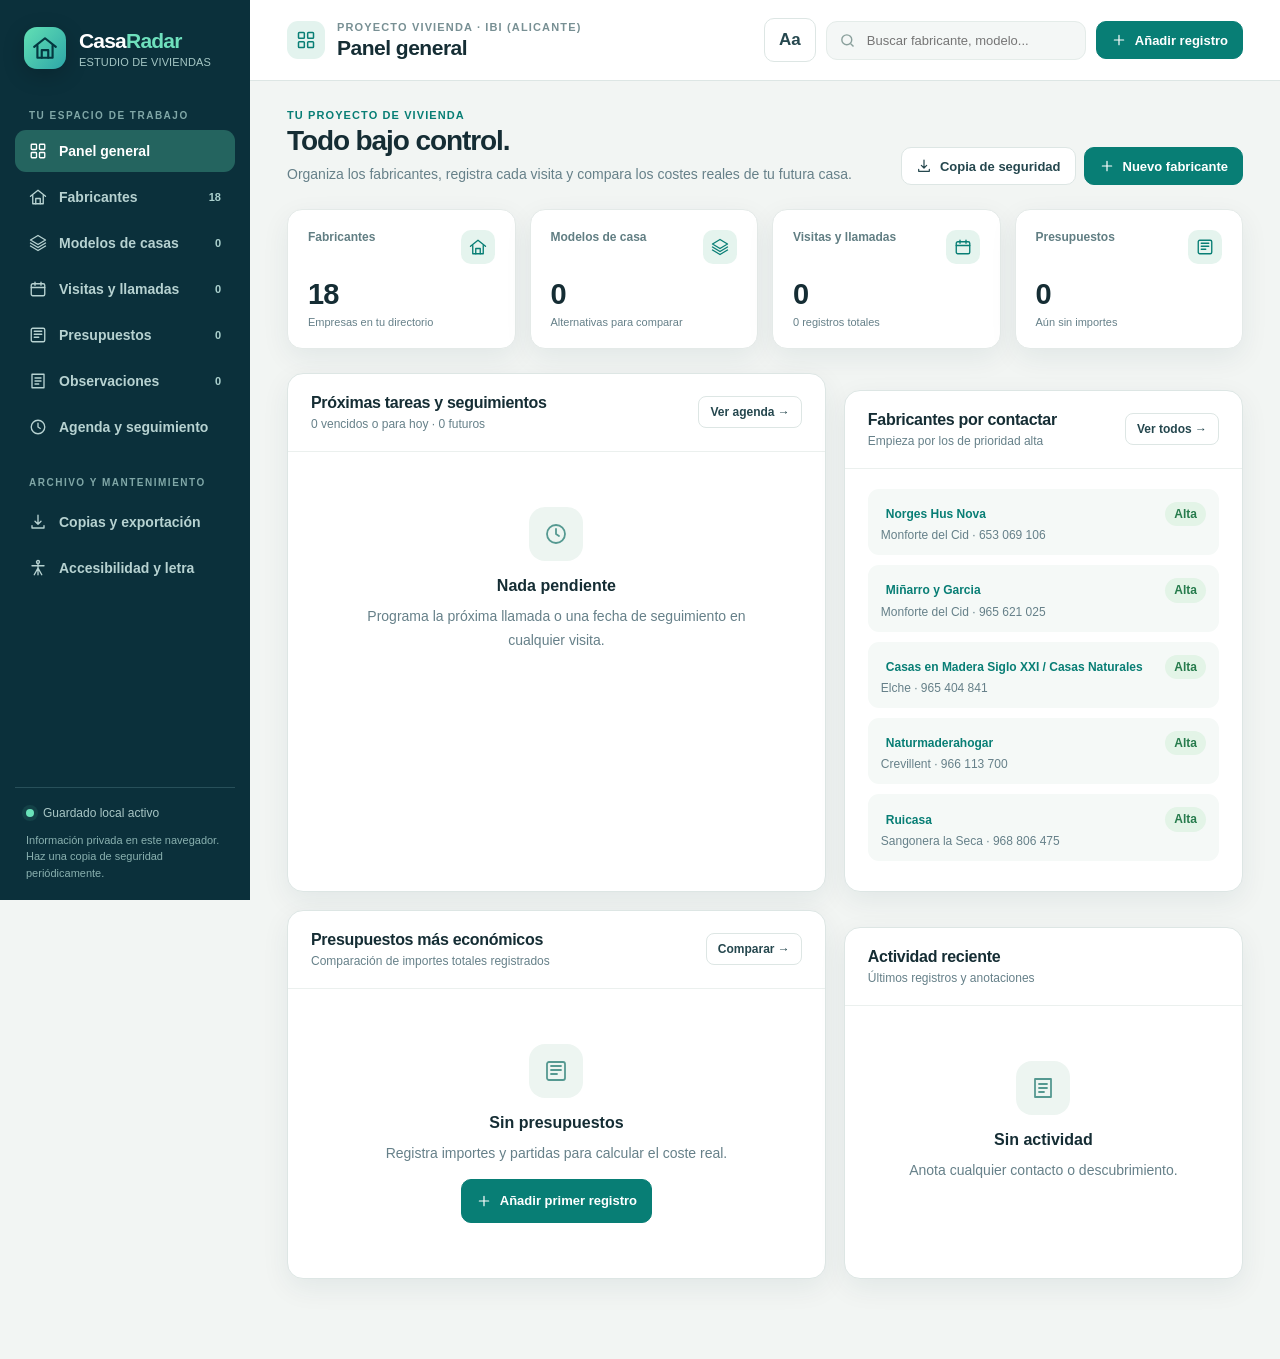
==== commit a49c1dc5: "feat(CasaRadar): v1.3.0 global accessibility, font scaling and contrast" ====
--- a/CasaRadar/app/src/main/assets/index.html
+++ b/CasaRadar/app/src/main/assets/index.html
@@ -5,14 +5,61 @@
 <meta name="viewport" content="width=device-width, initial-scale=1, viewport-fit=cover">
 <meta name="theme-color" content="#0b303b">
 <meta name="description" content="Gestor local de fabricantes, modelos de casas, visitas y presupuestos.">
-<title>Casa Radar 1.2.0 | Gestor de fabricantes y visitas</title>
+<title>Casa Radar 1.3.0 | Gestor de fabricantes y visitas</title>
 <style>
-:root{--ink:#152d34;--muted:#668089;--strong:#092f3a;--teal:#087e75;--teal-dark:#06675f;--mint:#d7f1e9;--bg:#f2f5f3;--white:#fff;--soft:#f7faf9;--line:#dde6e4;--amber:#a75c07;--amber-soft:#fff3db;--red:#a63739;--red-soft:#fff0ef;--shadow:0 9px 28px rgba(20,61,64,.07);--radius:16px}
-*{box-sizing:border-box}html{scroll-behavior:smooth}body{margin:0;background:var(--bg);font-family:Inter,ui-sans-serif,-apple-system,BlinkMacSystemFont,"Segoe UI",Arial,sans-serif;color:var(--ink);font-size:14px}button,input,select,textarea{font:inherit}button{cursor:pointer}a{color:var(--teal);text-decoration:none}a:hover{text-decoration:underline}button:focus-visible,a:focus-visible,input:focus-visible,select:focus-visible,textarea:focus-visible{outline:3px solid rgba(8,126,117,.3);outline-offset:2px}.app{display:flex;min-height:100vh}.sidebar{background:#0b303b;color:#e9f4ef;width:250px;flex:none;display:flex;flex-direction:column;position:fixed;top:0;left:0;bottom:0;z-index:30;padding:27px 15px 18px;overflow:auto}.brand{display:flex;align-items:center;gap:13px;padding:0 9px;margin-bottom:34px}.brand-mark{display:grid;place-items:center;width:42px;height:42px;background:linear-gradient(130deg,#62e0b4,#2da6a8);border-radius:13px;color:#043840;box-shadow:0 6px 22px #0003}.brand .name{font-size:21px;letter-spacing:-.8px;font-weight:800;color:white}.brand .name span{color:#6fe0bd}.brand small{display:block;color:#a5c7c5;letter-spacing:.15px;font-size:11px;margin-top:3px}.nav-label{color:#80a7a7;padding:0 14px;margin:7px 0 9px;font-size:10px;text-transform:uppercase;font-weight:800;letter-spacing:1.5px}.nav{display:grid;gap:4px}.nav button{display:flex;align-items:center;gap:12px;padding:12px 14px;border:0;background:transparent;color:#b7d2d1;text-align:left;border-radius:11px;font-weight:590;transition:.15s}.nav button:hover{background:#184552;color:white}.nav button.active{background:#24645f;color:white}.nav button svg{width:18px;height:18px;flex:none}.nav button span{flex:1}.nav .nav-count{color:#abd1ce;font-size:11px;font-weight:700}.sidebar-spacer{flex:1}.sidebar-bottom{border-top:1px solid #28505a;padding:18px 11px 1px;color:#a8c6c5}.db-status{display:flex;align-items:center;gap:9px;font-size:12px}.status-dot{width:8px;height:8px;border-radius:50%;background:#6ae2b9;box-shadow:0 0 0 4px #6ae2b919}.side-small{font-size:11px;line-height:1.5;color:#89b0af;margin-top:12px}.content{width:calc(100% - 250px);margin-left:250px;min-height:100vh}.topbar{min-height:79px;display:flex;align-items:center;gap:20px;justify-content:space-between;border-bottom:1px solid var(--line);padding:18px 37px;background:#fff;position:sticky;top:0;z-index:12}.top-left{display:flex;align-items:center;gap:12px;min-width:0}.page-icon{width:38px;height:38px;background:#e3f3ee;display:grid;place-items:center;border-radius:11px;color:var(--teal);flex:none}.page-icon svg{width:20px;height:20px}.top-left .crumb{font-size:11px;text-transform:uppercase;letter-spacing:1.15px;color:#789094;font-weight:750}.page-title{margin:3px 0 0;font-size:21px;letter-spacing:-.5px;font-weight:780}.top-actions{display:flex;align-items:center;gap:10px}.searchbox{display:flex;align-items:center;gap:9px;background:#f4f7f6;border:1px solid #e4ece9;border-radius:11px;padding:10px 12px;min-width:260px}.searchbox svg{width:17px;height:17px;color:#8aa09c}.searchbox input{background:transparent;border:0;outline:0;width:190px;min-width:0;font-size:13px;color:var(--ink)}.searchbox:focus-within{border-color:#7ebdb6;background:white}.btn{border:1px solid var(--line);background:#fff;color:#25474e;border-radius:10px;padding:10px 14px;font-size:13px;font-weight:700;display:inline-flex;align-items:center;justify-content:center;gap:8px;white-space:nowrap;transition:transform .1s,background .1s}.btn:hover{background:#f4f8f6;text-decoration:none}.btn.primary{background:var(--teal);border-color:var(--teal);color:#fff}.btn.primary:hover{background:var(--teal-dark)}.btn.danger{border-color:#efd0d0;color:#ac3434}.btn.danger:hover{background:#fff0f0}.btn.silent{background:transparent;border-color:transparent}.btn.small{font-size:12px;padding:8px 11px;border-radius:8px}.btn svg{width:16px;height:16px;flex:none}.btn:disabled{opacity:.5;cursor:not-allowed}.main{max-width:1500px;margin:0 auto;padding:28px 37px 80px}.eyebrow{font-size:11px;text-transform:uppercase;color:var(--teal);font-weight:800;letter-spacing:1.1px}.headline{display:flex;align-items:flex-end;justify-content:space-between;gap:14px;margin-bottom:24px}.headline h2{font-size:28px;font-weight:800;letter-spacing:-1.1px;margin:4px 0 7px}.headline p{color:var(--muted);margin:0;line-height:1.5}.headline-actions{display:flex;gap:8px;flex-wrap:wrap}.kpis{display:grid;grid-template-columns:repeat(4,minmax(0,1fr));gap:14px;margin-bottom:24px}.kpi{background:#fff;border:1px solid #e4eae8;border-radius:15px;padding:20px;box-shadow:var(--shadow);min-height:126px}.kpi-top{display:flex;justify-content:space-between;gap:8px;align-items:flex-start}.kpi .label{font-weight:730;color:#617e83;font-size:12px}.kpi .value{font-size:29px;font-weight:800;letter-spacing:-1px;margin:13px 0 4px;line-height:1.2}.kpi .desc{color:var(--muted);font-size:11px}.kpi-icon{width:34px;height:34px;border-radius:10px;background:#e5f4ee;display:grid;place-items:center;color:var(--teal)}.kpi-icon svg{width:18px;height:18px}.panel{background:white;border:1px solid var(--line);border-radius:var(--radius);box-shadow:var(--shadow);min-width:0}.panel+.panel{margin-top:17px}.panel-head{padding:20px 23px;border-bottom:1px solid #ebf0ee;display:flex;justify-content:space-between;align-items:center;gap:12px}.panel-head h3{margin:0;font-size:16px;letter-spacing:-.3px}.panel-head p{margin:5px 0 0;font-size:12px;color:var(--muted)}.panel-body{padding:20px 23px}.two-col{display:grid;grid-template-columns:minmax(0,1.35fr) minmax(295px,1fr);gap:18px}.muted{color:var(--muted)}.tiny{font-size:11px}.no-data{padding:35px 18px;text-align:center;color:var(--muted);line-height:1.7}.no-data .empty-icon{width:54px;height:54px;border-radius:16px;background:#edf5f1;display:grid;place-items:center;margin:0 auto 11px;color:#559991}.no-data h3{color:var(--ink);margin:0 0 6px;font-size:16px}.no-data p{margin:0 auto 13px;max-width:430px}.tag{border-radius:30px;display:inline-flex;align-items:center;gap:5px;background:#e8f2f0;color:#28756e;padding:5px 9px;font-size:11px;font-weight:760;line-height:1.2}.tag.gray{background:#f0f3f3;color:#667c80}.tag.amber{background:#fff3dc;color:#9e640f}.tag.red{background:#fcebe9;color:#a23e3f}.tag.blue{background:#ebeffb;color:#4c66a1}.tag.green{background:#e3f4e7;color:#267b4c}.tag.dark{background:#164c55;color:white}.filters{display:flex;gap:10px;align-items:center;flex-wrap:wrap;margin-bottom:17px}.filters select,.filters input{max-width:230px;background:#fff;border:1px solid var(--line);border-radius:9px;padding:10px 13px;color:#29484e;min-height:40px}.count-label{font-size:12px;color:var(--muted);margin-left:auto}.factory-grid{display:grid;grid-template-columns:repeat(auto-fill,minmax(310px,1fr));gap:16px}.factory-card{background:white;border:1px solid var(--line);border-radius:15px;box-shadow:var(--shadow);padding:19px;display:flex;flex-direction:column;gap:11px}.factory-card:hover{border-color:#a7d1ca}.card-top{display:flex;gap:10px;align-items:flex-start;justify-content:space-between}.card-title{font-size:17px;font-weight:810;letter-spacing:-.45px;line-height:1.25}.card-sub{font-size:12px;color:var(--muted);margin-top:4px}.card-tokens{display:flex;gap:5px;flex-wrap:wrap;margin-top:9px}.card-address{color:#5c7377;font-size:12px;line-height:1.55;min-height:38px}.card-foot{display:flex;align-items:center;gap:7px;flex-wrap:wrap;border-top:1px solid #edf1ef;padding-top:13px;margin-top:auto}.card-metrics{display:flex;gap:15px;font-size:12px;font-weight:760;color:#5b777e;padding-bottom:2px}.card-metrics strong{color:var(--ink)}.circle-btn{height:32px;width:32px;border-radius:9px;border:1px solid var(--line);background:white;display:grid;place-items:center;color:#4b7980}.circle-btn svg{width:16px;height:16px}.circle-btn:hover{background:#ebf5f1}.star{border:none;background:transparent;color:#aebbbc;font-size:23px;line-height:1;padding:0 3px}.star.active{color:#dba538}.table-wrap{width:100%;overflow:auto}.data-table{width:100%;border-collapse:collapse;min-width:730px}.data-table th{text-align:left;white-space:nowrap;color:#6b8487;font-size:11px;text-transform:uppercase;letter-spacing:.65px;font-weight:780;padding:14px 17px;border-bottom:1px solid #e7eeeb;background:#f9fbfa}.data-table td{padding:15px 17px;border-bottom:1px solid #eef2f0;vertical-align:middle;font-size:12px}.data-table tr:last-child td{border-bottom:none}.data-table tbody tr:hover{background:#fbfdfc}.row-title{font-weight:790;font-size:13px;color:var(--ink)}.row-sub{font-size:11px;color:var(--muted);margin-top:4px}.row-actions{display:flex;gap:6px;align-items:center;white-space:nowrap}.link-btn{background:transparent;border:none;padding:3px 5px;color:var(--teal);font-weight:760;font-size:12px}.link-btn.red{color:var(--red)}.link-btn:hover{text-decoration:underline}.inline-link{display:inline-flex;align-items:center;gap:5px;white-space:nowrap;font-size:12px;font-weight:700}.inline-link svg{width:14px;height:14px}.timeline{display:grid;gap:0}.timeline-item{position:relative;padding:14px 0 15px 26px;border-left:2px solid #dbe7e3;margin-left:7px}.timeline-item:last-child{border-color:transparent}.timeline-item:before{content:'';position:absolute;left:-7px;top:20px;width:12px;height:12px;border:3px solid #dff2ec;background:var(--teal);border-radius:50%}.timeline-title{font-weight:780}.timeline-sub{font-size:12px;color:var(--muted);margin:5px 0}.timeline-detail{font-size:12px;white-space:pre-wrap;line-height:1.55;color:#37535a}.split-hdr{display:flex;align-items:center;justify-content:space-between;gap:10px;flex-wrap:wrap}.empty-inline{border:1px dashed #cbdad6;background:#f9fcfb;padding:18px;border-radius:12px;color:var(--muted);font-size:12px}.factory-hero{background:linear-gradient(125deg,#0e3944,#175d5b);border-radius:18px;padding:25px 29px;color:white;margin-bottom:18px;box-shadow:var(--shadow)}.hero-top{display:flex;align-items:flex-start;justify-content:space-between;gap:15px}.factory-hero h2{margin:9px 0 8px;font-size:27px;letter-spacing:-.8px}.factory-hero .sub{color:#bfdbd5;font-size:13px;line-height:1.5}.factory-hero .tag{background:#ffffff23;color:#e3f6ed}.factory-hero .hero-links{display:flex;flex-wrap:wrap;gap:9px;margin-top:16px}.factory-hero .hero-links a,.factory-hero .hero-links button{color:#e8fff8;border:1px solid #ffffff44;background:#ffffff12;padding:8px 11px;border-radius:9px;font-weight:700;font-size:12px}.factory-hero .hero-links a:hover{background:#ffffff24;text-decoration:none}.back-btn{background:none;border:0;color:#608b8a;font-weight:760;font-size:12px;display:inline-flex;gap:6px;align-items:center;padding:0;margin-bottom:14px}.tabbar{display:flex;overflow:auto;gap:5px;border-bottom:1px solid var(--line);margin-bottom:18px;padding-bottom:1px}.tabbar button{border:0;background:transparent;color:#617c83;padding:13px 16px;border-bottom:3px solid transparent;font-weight:720;white-space:nowrap}.tabbar button.active{border-color:var(--teal);color:#04665e}.detail-grid{display:grid;grid-template-columns:minmax(0,1.5fr) minmax(250px,.85fr);gap:17px}.info-grid{display:grid;grid-template-columns:repeat(2,minmax(0,1fr));gap:16px}.info-item{min-width:0}.info-item .label{color:#7d9296;font-size:10px;text-transform:uppercase;letter-spacing:.9px;font-weight:800;margin-bottom:6px}.info-item .val{font-size:13px;line-height:1.5;overflow-wrap:anywhere}.infobox{background:#f6faf8;border:1px solid #e8f0ec;padding:14px;border-radius:11px;margin-top:13px;color:#3d6264;line-height:1.6;white-space:pre-wrap;font-size:12px}.fact-mini{background:#f5f9f7;border-radius:11px;padding:13px;margin-bottom:10px}.fact-mini b{font-size:12px;display:block}.fact-mini span{font-size:12px;color:var(--muted)}.note-card{background:#fff;border:1px solid #e3ece7;border-radius:13px;padding:17px;margin:0 0 12px}.note-card.important{border-left:4px solid #e6aa4e}.note-card h4{font-size:14px;margin:4px 0 8px}.note-card .body{line-height:1.7;white-space:pre-wrap;font-size:12px;color:#435e63;overflow-wrap:anywhere}.note-card .meta{display:flex;align-items:center;justify-content:space-between;gap:10px;flex-wrap:wrap;color:var(--muted);font-size:11px}.model-cards{display:grid;grid-template-columns:repeat(auto-fill,minmax(265px,1fr));gap:13px}.model-card{border:1px solid #dde9e5;border-radius:13px;background:#fff;padding:17px}.model-card h4{font-size:15px;margin:9px 0 7px}.model-number{font-size:24px;font-weight:840;letter-spacing:-1px;margin:9px 0}.model-descr{color:#668083;font-size:12px;line-height:1.5;min-height:35px}.agenda-row{display:flex;align-items:flex-start;gap:14px;padding:15px 0;border-bottom:1px solid #eef1f0}.agenda-row:last-child{border-bottom:0}.date-square{height:53px;width:55px;flex:none;border-radius:10px;background:#e6f3ef;text-align:center;display:flex;flex-direction:column;justify-content:center}.date-square strong{font-size:19px;line-height:1.1;color:var(--teal)}.date-square span{font-size:10px;text-transform:uppercase;color:#538680}.agenda-row.past .date-square{background:#fff0e0}.agenda-row.past .date-square strong{color:#b46816}.agenda-main{flex:1;min-width:0}.agenda-main b{display:block;margin-bottom:5px}.agenda-main p{margin:0;color:var(--muted);font-size:12px;line-height:1.5}.notice{border-radius:12px;padding:13px 15px;background:#e8f4f0;color:#326966;line-height:1.55;font-size:12px;border:1px solid #cbe7dd}.notice.warn{background:#fff5e6;color:#876029;border-color:#f5d9a6}.notice.alert{background:#fff0ef;color:#a34442;border-color:#f7cccc}.backup-layout{display:grid;grid-template-columns:repeat(2,minmax(0,1fr));gap:17px}.feature-box{background:#fff;border:1px solid var(--line);border-radius:16px;padding:24px;box-shadow:var(--shadow)}.feature-icon{display:grid;place-items:center;height:44px;width:44px;border-radius:12px;background:#e3f3ec;color:var(--teal);margin-bottom:15px}.feature-icon svg{width:22px;height:22px}.feature-box h3{font-size:17px;margin:0 0 9px}.feature-box p{font-size:13px;color:var(--muted);line-height:1.65}.feature-box .btn{margin-top:7px}.csv-btns{display:flex;gap:7px;flex-wrap:wrap}.modal-backdrop{position:fixed;inset:0;background:rgba(8,27,31,.68);display:flex;justify-content:center;align-items:center;z-index:70;padding:22px}.modal{max-height:min(93vh,1100px);max-height:min(93dvh,1100px);width:min(940px,100%);background:white;border-radius:18px;display:flex;flex-direction:column;box-shadow:0 30px 70px #0004;overflow:hidden}.modal-head{padding:21px 27px;border-bottom:1px solid #edf1f0;display:flex;justify-content:space-between;align-items:center;gap:16px}.modal-head h2{margin:0;font-size:21px;letter-spacing:-.5px}.modal-head p{font-size:12px;color:var(--muted);margin:5px 0 0}.close-btn{border:0;background:#f0f5f3;border-radius:9px;width:35px;height:35px;font-size:22px;color:#4e7375;line-height:1}.modal-scroller{overflow:auto;padding:22px 27px 30px}.modal-foot{padding:15px 27px;display:flex;justify-content:space-between;align-items:center;gap:10px;border-top:1px solid var(--line);background:#fbfdfc}.modal-foot .left,.modal-foot .right{display:flex;gap:8px;align-items:center}.form-section{border:1px solid #e3ebe8;border-radius:13px;margin:0 0 14px;background:#fff;overflow:hidden}.form-section summary{cursor:pointer;list-style:none;padding:15px 17px;background:#f8fbfa;font-weight:810;color:#2c5359;display:flex;justify-content:space-between;gap:9px}.form-section summary::-webkit-details-marker{display:none}.form-section summary:after{content:'+';font-weight:700;color:#8ba5a5}.form-section[open] summary:after{content:'-'} .form-section .inputs{display:grid;grid-template-columns:repeat(2,minmax(0,1fr));gap:15px;padding:17px}.field{display:flex;flex-direction:column;min-width:0;gap:6px}.field.full{grid-column:1/-1}.field label{font-size:12px;font-weight:780;color:#3c5b63}.field input,.field textarea,.field select{width:100%;background:white;color:var(--ink);border:1px solid #d5e2df;border-radius:9px;min-height:39px;padding:10px 11px;outline-color:#7ebdb2;font-weight:500}.field textarea{min-height:95px;resize:vertical;line-height:1.5}.field .help{font-size:11px;color:#83999d;line-height:1.5}.check-field{display:flex;align-items:center;gap:11px;min-height:36px}.check-field input{width:18px;height:18px;accent-color:var(--teal)}.check-field label{font-size:12px;font-weight:760}.required{color:#c05d34}.file-zone{background:#f8faf9;padding:15px;border:1px dashed #b5cbc5;border-radius:10px}.file-zone input{border:0;padding:2px;background:none}.attachment-item{display:flex;align-items:center;justify-content:space-between;gap:10px;padding:10px 0;border-bottom:1px solid #eef2f0}.attachment-item:last-child{border:0}.attachment-item .filename{overflow-wrap:anywhere;min-width:0;font-size:12px;font-weight:720}.attachment-item small{display:block;color:var(--muted);margin-top:4px}.attachment-item .row-actions{flex:none}.price-preview{position:sticky;top:0;z-index:3;box-shadow:0 4px 12px #0001;background:#e6f5ee;border:1px solid #c8e5d9;border-radius:10px;margin:0 0 16px;padding:15px;display:flex;justify-content:space-between;align-items:center;gap:12px}.price-preview strong{font-size:23px;color:#056d60}.price-preview small{font-size:11px;color:#557d73}.toast-holder{position:fixed;bottom:22px;right:25px;z-index:150;display:grid;gap:9px;pointer-events:none}.toast{background:#113d45;color:white;box-shadow:0 12px 34px #0003;border-radius:10px;padding:14px 18px;max-width:420px;font-size:13px;line-height:1.4}.toast.error{background:#963e3e}.mobile-toggle{display:none}.mobile-backdrop{display:none}.help-row{padding:12px 0;border-bottom:1px solid #e8eeee;display:flex;gap:11px;align-items:start}.help-row b{display:block;margin-bottom:5px}.fineprint{font-size:11px;color:#82979a;line-height:1.6}.float-actions{display:flex;align-items:center;gap:10px;flex-wrap:wrap}.prewrap{white-space:pre-wrap;overflow-wrap:anywhere}.table-right{text-align:right}.trunc{overflow:hidden;white-space:nowrap;text-overflow:ellipsis;max-width:250px}
+:root{--ink:#152d34;--muted:#668089;--strong:#092f3a;--teal:#087e75;--teal-dark:#06675f;--mint:#d7f1e9;--bg:#f2f5f3;--white:#fff;--soft:#f7faf9;--line:#dde6e4;--amber:#a75c07;--amber-soft:#fff3db;--red:#a63739;--red-soft:#fff0ef;--shadow:0 9px 28px rgba(20,61,64,.07);--radius:16px;--font-scale:1}
+*{box-sizing:border-box}html{scroll-behavior:smooth}body{margin:0;background:var(--bg);font-family:Inter,ui-sans-serif,-apple-system,BlinkMacSystemFont,"Segoe UI",Arial,sans-serif;color:var(--ink);font-size:calc(14px * var(--font-scale))}button,input,select,textarea{font:inherit}button{cursor:pointer}a{color:var(--teal);text-decoration:none}a:hover{text-decoration:underline}button:focus-visible,a:focus-visible,input:focus-visible,select:focus-visible,textarea:focus-visible{outline:3px solid rgba(8,126,117,.3);outline-offset:2px}.app{display:flex;min-height:100vh}.sidebar{background:#0b303b;color:#e9f4ef;width:250px;flex:none;display:flex;flex-direction:column;position:fixed;top:0;left:0;bottom:0;z-index:30;padding:27px 15px 18px;overflow:auto}.brand{display:flex;align-items:center;gap:13px;padding:0 9px;margin-bottom:34px}.brand-mark{display:grid;place-items:center;width:42px;height:42px;background:linear-gradient(130deg,#62e0b4,#2da6a8);border-radius:13px;color:#043840;box-shadow:0 6px 22px #0003}.brand .name{font-size:calc(21px * var(--font-scale));letter-spacing:-.8px;font-weight:800;color:white}.brand .name span{color:#6fe0bd}.brand small{display:block;color:#a5c7c5;letter-spacing:.15px;font-size:calc(11px * var(--font-scale));margin-top:3px}.nav-label{color:#80a7a7;padding:0 14px;margin:7px 0 9px;font-size:calc(10px * var(--font-scale));text-transform:uppercase;font-weight:800;letter-spacing:1.5px}.nav{display:grid;gap:4px}.nav button{display:flex;align-items:center;gap:12px;padding:12px 14px;border:0;background:transparent;color:#b7d2d1;text-align:left;border-radius:11px;font-weight:590;transition:.15s}.nav button:hover{background:#184552;color:white}.nav button.active{background:#24645f;color:white}.nav button svg{width:18px;height:18px;flex:none}.nav button span{flex:1}.nav .nav-count{color:#abd1ce;font-size:calc(11px * var(--font-scale));font-weight:700}.sidebar-spacer{flex:1}.sidebar-bottom{border-top:1px solid #28505a;padding:18px 11px 1px;color:#a8c6c5}.db-status{display:flex;align-items:center;gap:9px;font-size:calc(12px * var(--font-scale))}.status-dot{width:8px;height:8px;border-radius:50%;background:#6ae2b9;box-shadow:0 0 0 4px #6ae2b919}.side-small{font-size:calc(11px * var(--font-scale));line-height:1.5;color:#89b0af;margin-top:12px}.content{width:calc(100% - 250px);margin-left:250px;min-height:100vh}.topbar{min-height:79px;display:flex;align-items:center;gap:20px;justify-content:space-between;border-bottom:1px solid var(--line);padding:18px 37px;background:#fff;position:sticky;top:0;z-index:12}.top-left{display:flex;align-items:center;gap:12px;min-width:0}.page-icon{width:38px;height:38px;background:#e3f3ee;display:grid;place-items:center;border-radius:11px;color:var(--teal);flex:none}.page-icon svg{width:20px;height:20px}.top-left .crumb{font-size:calc(11px * var(--font-scale));text-transform:uppercase;letter-spacing:1.15px;color:#789094;font-weight:750}.page-title{margin:3px 0 0;font-size:calc(21px * var(--font-scale));letter-spacing:-.5px;font-weight:780}.top-actions{display:flex;align-items:center;gap:10px}.searchbox{display:flex;align-items:center;gap:9px;background:#f4f7f6;border:1px solid #e4ece9;border-radius:11px;padding:10px 12px;min-width:260px}.searchbox svg{width:17px;height:17px;color:#8aa09c}.searchbox input{background:transparent;border:0;outline:0;width:190px;min-width:0;font-size:calc(13px * var(--font-scale));color:var(--ink)}.searchbox:focus-within{border-color:#7ebdb6;background:white}.btn{border:1px solid var(--line);background:#fff;color:#25474e;border-radius:10px;padding:10px 14px;font-size:calc(13px * var(--font-scale));font-weight:700;display:inline-flex;align-items:center;justify-content:center;gap:8px;white-space:nowrap;transition:transform .1s,background .1s}.btn:hover{background:#f4f8f6;text-decoration:none}.btn.primary{background:var(--teal);border-color:var(--teal);color:#fff}.btn.primary:hover{background:var(--teal-dark)}.btn.danger{border-color:#efd0d0;color:#ac3434}.btn.danger:hover{background:#fff0f0}.btn.silent{background:transparent;border-color:transparent}.btn.small{font-size:calc(12px * var(--font-scale));padding:8px 11px;border-radius:8px}.btn svg{width:16px;height:16px;flex:none}.btn:disabled{opacity:.5;cursor:not-allowed}.main{max-width:1500px;margin:0 auto;padding:28px 37px 80px}.eyebrow{font-size:calc(11px * var(--font-scale));text-transform:uppercase;color:var(--teal);font-weight:800;letter-spacing:1.1px}.headline{display:flex;align-items:flex-end;justify-content:space-between;gap:14px;margin-bottom:24px}.headline h2{font-size:calc(28px * var(--font-scale));font-weight:800;letter-spacing:-1.1px;margin:4px 0 7px}.headline p{color:var(--muted);margin:0;line-height:1.5}.headline-actions{display:flex;gap:8px;flex-wrap:wrap}.kpis{display:grid;grid-template-columns:repeat(4,minmax(0,1fr));gap:14px;margin-bottom:24px}.kpi{background:#fff;border:1px solid #e4eae8;border-radius:15px;padding:20px;box-shadow:var(--shadow);min-height:126px}.kpi-top{display:flex;justify-content:space-between;gap:8px;align-items:flex-start}.kpi .label{font-weight:730;color:#617e83;font-size:calc(12px * var(--font-scale))}.kpi .value{font-size:calc(29px * var(--font-scale));font-weight:800;letter-spacing:-1px;margin:13px 0 4px;line-height:1.2}.kpi .desc{color:var(--muted);font-size:calc(11px * var(--font-scale))}.kpi-icon{width:34px;height:34px;border-radius:10px;background:#e5f4ee;display:grid;place-items:center;color:var(--teal)}.kpi-icon svg{width:18px;height:18px}.panel{background:white;border:1px solid var(--line);border-radius:var(--radius);box-shadow:var(--shadow);min-width:0}.panel+.panel{margin-top:17px}.panel-head{padding:20px 23px;border-bottom:1px solid #ebf0ee;display:flex;justify-content:space-between;align-items:center;gap:12px}.panel-head h3{margin:0;font-size:calc(16px * var(--font-scale));letter-spacing:-.3px}.panel-head p{margin:5px 0 0;font-size:calc(12px * var(--font-scale));color:var(--muted)}.panel-body{padding:20px 23px}.two-col{display:grid;grid-template-columns:minmax(0,1.35fr) minmax(295px,1fr);gap:18px}.muted{color:var(--muted)}.tiny{font-size:calc(11px * var(--font-scale))}.no-data{padding:35px 18px;text-align:center;color:var(--muted);line-height:1.7}.no-data .empty-icon{width:54px;height:54px;border-radius:16px;background:#edf5f1;display:grid;place-items:center;margin:0 auto 11px;color:#559991}.no-data h3{color:var(--ink);margin:0 0 6px;font-size:calc(16px * var(--font-scale))}.no-data p{margin:0 auto 13px;max-width:430px}.tag{border-radius:30px;display:inline-flex;align-items:center;gap:5px;background:#e8f2f0;color:#28756e;padding:5px 9px;font-size:calc(11px * var(--font-scale));font-weight:760;line-height:1.2}.tag.gray{background:#f0f3f3;color:#667c80}.tag.amber{background:#fff3dc;color:#9e640f}.tag.red{background:#fcebe9;color:#a23e3f}.tag.blue{background:#ebeffb;color:#4c66a1}.tag.green{background:#e3f4e7;color:#267b4c}.tag.dark{background:#164c55;color:white}.filters{display:flex;gap:10px;align-items:center;flex-wrap:wrap;margin-bottom:17px}.filters select,.filters input{max-width:230px;background:#fff;border:1px solid var(--line);border-radius:9px;padding:10px 13px;color:#29484e;min-height:40px}.count-label{font-size:calc(12px * var(--font-scale));color:var(--muted);margin-left:auto}.factory-grid{display:grid;grid-template-columns:repeat(auto-fill,minmax(310px,1fr));gap:16px}.factory-card{background:white;border:1px solid var(--line);border-radius:15px;box-shadow:var(--shadow);padding:19px;display:flex;flex-direction:column;gap:11px}.factory-card:hover{border-color:#a7d1ca}.card-top{display:flex;gap:10px;align-items:flex-start;justify-content:space-between}.card-title{font-size:calc(17px * var(--font-scale));font-weight:810;letter-spacing:-.45px;line-height:1.25}.card-sub{font-size:calc(12px * var(--font-scale));color:var(--muted);margin-top:4px}.card-tokens{display:flex;gap:5px;flex-wrap:wrap;margin-top:9px}.card-address{color:#5c7377;font-size:calc(12px * var(--font-scale));line-height:1.55;min-height:38px}.card-foot{display:flex;align-items:center;gap:7px;flex-wrap:wrap;border-top:1px solid #edf1ef;padding-top:13px;margin-top:auto}.card-metrics{display:flex;gap:15px;font-size:calc(12px * var(--font-scale));font-weight:760;color:#5b777e;padding-bottom:2px}.card-metrics strong{color:var(--ink)}.circle-btn{height:32px;width:32px;border-radius:9px;border:1px solid var(--line);background:white;display:grid;place-items:center;color:#4b7980}.circle-btn svg{width:16px;height:16px}.circle-btn:hover{background:#ebf5f1}.star{border:none;background:transparent;color:#aebbbc;font-size:calc(23px * var(--font-scale));line-height:1;padding:0 3px}.star.active{color:#dba538}.table-wrap{width:100%;overflow:auto}.data-table{width:100%;border-collapse:collapse;min-width:730px}.data-table th{text-align:left;white-space:nowrap;color:#6b8487;font-size:calc(11px * var(--font-scale));text-transform:uppercase;letter-spacing:.65px;font-weight:780;padding:14px 17px;border-bottom:1px solid #e7eeeb;background:#f9fbfa}.data-table td{padding:15px 17px;border-bottom:1px solid #eef2f0;vertical-align:middle;font-size:calc(12px * var(--font-scale))}.data-table tr:last-child td{border-bottom:none}.data-table tbody tr:hover{background:#fbfdfc}.row-title{font-weight:790;font-size:calc(13px * var(--font-scale));color:var(--ink)}.row-sub{font-size:calc(11px * var(--font-scale));color:var(--muted);margin-top:4px}.row-actions{display:flex;gap:6px;align-items:center;white-space:nowrap}.link-btn{background:transparent;border:none;padding:3px 5px;color:var(--teal);font-weight:760;font-size:calc(12px * var(--font-scale))}.link-btn.red{color:var(--red)}.link-btn:hover{text-decoration:underline}.inline-link{display:inline-flex;align-items:center;gap:5px;white-space:nowrap;font-size:calc(12px * var(--font-scale));font-weight:700}.inline-link svg{width:14px;height:14px}.timeline{display:grid;gap:0}.timeline-item{position:relative;padding:14px 0 15px 26px;border-left:2px solid #dbe7e3;margin-left:7px}.timeline-item:last-child{border-color:transparent}.timeline-item:before{content:'';position:absolute;left:-7px;top:20px;width:12px;height:12px;border:3px solid #dff2ec;background:var(--teal);border-radius:50%}.timeline-title{font-weight:780}.timeline-sub{font-size:calc(12px * var(--font-scale));color:var(--muted);margin:5px 0}.timeline-detail{font-size:calc(12px * var(--font-scale));white-space:pre-wrap;line-height:1.55;color:#37535a}.split-hdr{display:flex;align-items:center;justify-content:space-between;gap:10px;flex-wrap:wrap}.empty-inline{border:1px dashed #cbdad6;background:#f9fcfb;padding:18px;border-radius:12px;color:var(--muted);font-size:calc(12px * var(--font-scale))}.factory-hero{background:linear-gradient(125deg,#0e3944,#175d5b);border-radius:18px;padding:25px 29px;color:white;margin-bottom:18px;box-shadow:var(--shadow)}.hero-top{display:flex;align-items:flex-start;justify-content:space-between;gap:15px}.factory-hero h2{margin:9px 0 8px;font-size:calc(27px * var(--font-scale));letter-spacing:-.8px}.factory-hero .sub{color:#bfdbd5;font-size:calc(13px * var(--font-scale));line-height:1.5}.factory-hero .tag{background:#ffffff23;color:#e3f6ed}.factory-hero .hero-links{display:flex;flex-wrap:wrap;gap:9px;margin-top:16px}.factory-hero .hero-links a,.factory-hero .hero-links button{color:#e8fff8;border:1px solid #ffffff44;background:#ffffff12;padding:8px 11px;border-radius:9px;font-weight:700;font-size:calc(12px * var(--font-scale))}.factory-hero .hero-links a:hover{background:#ffffff24;text-decoration:none}.back-btn{background:none;border:0;color:#608b8a;font-weight:760;font-size:calc(12px * var(--font-scale));display:inline-flex;gap:6px;align-items:center;padding:0;margin-bottom:14px}.tabbar{display:flex;overflow:auto;gap:5px;border-bottom:1px solid var(--line);margin-bottom:18px;padding-bottom:1px}.tabbar button{border:0;background:transparent;color:#617c83;padding:13px 16px;border-bottom:3px solid transparent;font-weight:720;white-space:nowrap}.tabbar button.active{border-color:var(--teal);color:#04665e}.detail-grid{display:grid;grid-template-columns:minmax(0,1.5fr) minmax(250px,.85fr);gap:17px}.info-grid{display:grid;grid-template-columns:repeat(2,minmax(0,1fr));gap:16px}.info-item{min-width:0}.info-item .label{color:#7d9296;font-size:calc(10px * var(--font-scale));text-transform:uppercase;letter-spacing:.9px;font-weight:800;margin-bottom:6px}.info-item .val{font-size:calc(13px * var(--font-scale));line-height:1.5;overflow-wrap:anywhere}.infobox{background:#f6faf8;border:1px solid #e8f0ec;padding:14px;border-radius:11px;margin-top:13px;color:#3d6264;line-height:1.6;white-space:pre-wrap;font-size:calc(12px * var(--font-scale))}.fact-mini{background:#f5f9f7;border-radius:11px;padding:13px;margin-bottom:10px}.fact-mini b{font-size:calc(12px * var(--font-scale));display:block}.fact-mini span{font-size:calc(12px * var(--font-scale));color:var(--muted)}.note-card{background:#fff;border:1px solid #e3ece7;border-radius:13px;padding:17px;margin:0 0 12px}.note-card.important{border-left:4px solid #e6aa4e}.note-card h4{font-size:calc(14px * var(--font-scale));margin:4px 0 8px}.note-card .body{line-height:1.7;white-space:pre-wrap;font-size:calc(12px * var(--font-scale));color:#435e63;overflow-wrap:anywhere}.note-card .meta{display:flex;align-items:center;justify-content:space-between;gap:10px;flex-wrap:wrap;color:var(--muted);font-size:calc(11px * var(--font-scale))}.model-cards{display:grid;grid-template-columns:repeat(auto-fill,minmax(265px,1fr));gap:13px}.model-card{border:1px solid #dde9e5;border-radius:13px;background:#fff;padding:17px}.model-card h4{font-size:calc(15px * var(--font-scale));margin:9px 0 7px}.model-number{font-size:calc(24px * var(--font-scale));font-weight:840;letter-spacing:-1px;margin:9px 0}.model-descr{color:#668083;font-size:calc(12px * var(--font-scale));line-height:1.5;min-height:35px}.agenda-row{display:flex;align-items:flex-start;gap:14px;padding:15px 0;border-bottom:1px solid #eef1f0}.agenda-row:last-child{border-bottom:0}.date-square{height:53px;width:55px;flex:none;border-radius:10px;background:#e6f3ef;text-align:center;display:flex;flex-direction:column;justify-content:center}.date-square strong{font-size:calc(19px * var(--font-scale));line-height:1.1;color:var(--teal)}.date-square span{font-size:calc(10px * var(--font-scale));text-transform:uppercase;color:#538680}.agenda-row.past .date-square{background:#fff0e0}.agenda-row.past .date-square strong{color:#b46816}.agenda-main{flex:1;min-width:0}.agenda-main b{display:block;margin-bottom:5px}.agenda-main p{margin:0;color:var(--muted);font-size:calc(12px * var(--font-scale));line-height:1.5}.notice{border-radius:12px;padding:13px 15px;background:#e8f4f0;color:#326966;line-height:1.55;font-size:calc(12px * var(--font-scale));border:1px solid #cbe7dd}.notice.warn{background:#fff5e6;color:#876029;border-color:#f5d9a6}.notice.alert{background:#fff0ef;color:#a34442;border-color:#f7cccc}.backup-layout{display:grid;grid-template-columns:repeat(2,minmax(0,1fr));gap:17px}.feature-box{background:#fff;border:1px solid var(--line);border-radius:16px;padding:24px;box-shadow:var(--shadow)}.feature-icon{display:grid;place-items:center;height:44px;width:44px;border-radius:12px;background:#e3f3ec;color:var(--teal);margin-bottom:15px}.feature-icon svg{width:22px;height:22px}.feature-box h3{font-size:calc(17px * var(--font-scale));margin:0 0 9px}.feature-box p{font-size:calc(13px * var(--font-scale));color:var(--muted);line-height:1.65}.feature-box .btn{margin-top:7px}.csv-btns{display:flex;gap:7px;flex-wrap:wrap}.modal-backdrop{position:fixed;inset:0;background:rgba(8,27,31,.68);display:flex;justify-content:center;align-items:center;z-index:70;padding:22px}.modal{max-height:min(93vh,1100px);max-height:min(93dvh,1100px);width:min(940px,100%);background:white;border-radius:18px;display:flex;flex-direction:column;box-shadow:0 30px 70px #0004;overflow:hidden}.modal-head{padding:21px 27px;border-bottom:1px solid #edf1f0;display:flex;justify-content:space-between;align-items:center;gap:16px}.modal-head h2{margin:0;font-size:calc(21px * var(--font-scale));letter-spacing:-.5px}.modal-head p{font-size:calc(12px * var(--font-scale));color:var(--muted);margin:5px 0 0}.close-btn{border:0;background:#f0f5f3;border-radius:9px;width:35px;height:35px;font-size:calc(22px * var(--font-scale));color:#4e7375;line-height:1}.modal-scroller{overflow:auto;padding:22px 27px 30px}.modal-foot{padding:15px 27px;display:flex;justify-content:space-between;align-items:center;gap:10px;border-top:1px solid var(--line);background:#fbfdfc}.modal-foot .left,.modal-foot .right{display:flex;gap:8px;align-items:center}.form-section{border:1px solid #e3ebe8;border-radius:13px;margin:0 0 14px;background:#fff;overflow:hidden}.form-section summary{cursor:pointer;list-style:none;padding:15px 17px;background:#f8fbfa;font-weight:810;color:#2c5359;display:flex;justify-content:space-between;gap:9px}.form-section summary::-webkit-details-marker{display:none}.form-section summary:after{content:'+';font-weight:700;color:#8ba5a5}.form-section[open] summary:after{content:'-'} .form-section .inputs{display:grid;grid-template-columns:repeat(2,minmax(0,1fr));gap:15px;padding:17px}.field{display:flex;flex-direction:column;min-width:0;gap:6px}.field.full{grid-column:1/-1}.field label{font-size:calc(12px * var(--font-scale));font-weight:780;color:#3c5b63}.field input,.field textarea,.field select{width:100%;background:white;color:var(--ink);border:1px solid #d5e2df;border-radius:9px;min-height:39px;padding:10px 11px;outline-color:#7ebdb2;font-weight:500}.field textarea{min-height:95px;resize:vertical;line-height:1.5}.field .help{font-size:calc(11px * var(--font-scale));color:#83999d;line-height:1.5}.check-field{display:flex;align-items:center;gap:11px;min-height:36px}.check-field input{width:18px;height:18px;accent-color:var(--teal)}.check-field label{font-size:calc(12px * var(--font-scale));font-weight:760}.required{color:#c05d34}.file-zone{background:#f8faf9;padding:15px;border:1px dashed #b5cbc5;border-radius:10px}.file-zone input{border:0;padding:2px;background:none}.attachment-item{display:flex;align-items:center;justify-content:space-between;gap:10px;padding:10px 0;border-bottom:1px solid #eef2f0}.attachment-item:last-child{border:0}.attachment-item .filename{overflow-wrap:anywhere;min-width:0;font-size:calc(12px * var(--font-scale));font-weight:720}.attachment-item small{display:block;color:var(--muted);margin-top:4px}.attachment-item .row-actions{flex:none}.price-preview{position:sticky;top:0;z-index:3;box-shadow:0 4px 12px #0001;background:#e6f5ee;border:1px solid #c8e5d9;border-radius:10px;margin:0 0 16px;padding:15px;display:flex;justify-content:space-between;align-items:center;gap:12px}.price-preview strong{font-size:calc(23px * var(--font-scale));color:#056d60}.price-preview small{font-size:calc(11px * var(--font-scale));color:#557d73}.toast-holder{position:fixed;bottom:22px;right:25px;z-index:150;display:grid;gap:9px;pointer-events:none}.toast{background:#113d45;color:white;box-shadow:0 12px 34px #0003;border-radius:10px;padding:14px 18px;max-width:420px;font-size:calc(13px * var(--font-scale));line-height:1.4}.toast.error{background:#963e3e}.mobile-toggle{display:none}.mobile-backdrop{display:none}.help-row{padding:12px 0;border-bottom:1px solid #e8eeee;display:flex;gap:11px;align-items:start}.help-row b{display:block;margin-bottom:5px}.fineprint{font-size:calc(11px * var(--font-scale));color:#82979a;line-height:1.6}.float-actions{display:flex;align-items:center;gap:10px;flex-wrap:wrap}.prewrap{white-space:pre-wrap;overflow-wrap:anywhere}.table-right{text-align:right}.trunc{overflow:hidden;white-space:nowrap;text-overflow:ellipsis;max-width:250px}
 @media(max-width:1160px){.kpis{grid-template-columns:repeat(2,minmax(0,1fr))}.two-col,.detail-grid{grid-template-columns:1fr}.searchbox{min-width:0}.searchbox input{width:130px}.main{padding:25px}.topbar{padding:16px 25px}}
-@media(max-width:820px){.sidebar{transform:translateX(-105%);transition:transform .18s}.sidebar.open{transform:translateX(0)}.mobile-backdrop.show{display:block;position:fixed;inset:0;background:#061f28a1;z-index:25}.content{width:100%;margin-left:0}.mobile-toggle{display:grid;place-items:center;width:36px;height:36px;border:1px solid var(--line);border-radius:10px;background:white;color:#355962}.topbar{gap:8px}.top-actions{gap:7px}.top-actions .searchbox{display:none}.main{padding:18px 15px 70px}.headline{align-items:flex-start;flex-direction:column}.headline h2{font-size:25px}.page-title{font-size:18px}.factory-hero{padding:20px}.factory-hero h2{font-size:24px}.factory-grid{grid-template-columns:1fr 1fr}.backup-layout{grid-template-columns:1fr}.modal-backdrop{padding:8px}.modal{max-height:96dvh}.modal-head,.modal-foot{padding:16px}.modal-scroller{padding:15px}.form-section .inputs{padding:13px}.factory-hero .hero-links{gap:6px}}
-@media(max-width:570px){.factory-grid,.kpis,.info-grid{grid-template-columns:1fr}.kpis{gap:9px}.kpi{min-height:100px;padding:15px}.kpi .value{font-size:25px;margin:8px 0 3px}.factory-card{padding:16px}.topbar{padding:12px 14px;min-height:66px}.page-icon{display:none}.page-title{font-size:16px}.top-left .crumb{font-size:9px}.top-actions>.btn{padding:10px}.top-actions>.btn .full-text{display:none}.main{padding:16px 11px 65px}.panel-head,.panel-body{padding:16px}.form-section .inputs{grid-template-columns:1fr;gap:11px}.field.full{grid-column:auto}.modal-foot{flex-wrap:wrap}.modal-foot .left{max-width:100%}.modal-foot .right{margin-left:auto}.factory-hero .hero-top{flex-direction:column}.feature-box{padding:18px}.filters .count-label{width:100%;margin:0}.topbar .btn.primary{font-size:12px}.modal-head h2{font-size:17px}}
+@media(max-width:820px){.sidebar{transform:translateX(-105%);transition:transform .18s}.sidebar.open{transform:translateX(0)}.mobile-backdrop.show{display:block;position:fixed;inset:0;background:#061f28a1;z-index:25}.content{width:100%;margin-left:0}.mobile-toggle{display:grid;place-items:center;width:36px;height:36px;border:1px solid var(--line);border-radius:10px;background:white;color:#355962}.topbar{gap:8px}.top-actions{gap:7px}.top-actions .searchbox{display:none}.main{padding:18px 15px 70px}.headline{align-items:flex-start;flex-direction:column}.headline h2{font-size:calc(25px * var(--font-scale))}.page-title{font-size:calc(18px * var(--font-scale))}.factory-hero{padding:20px}.factory-hero h2{font-size:calc(24px * var(--font-scale))}.factory-grid{grid-template-columns:1fr 1fr}.backup-layout{grid-template-columns:1fr}.modal-backdrop{padding:8px}.modal{max-height:96dvh}.modal-head,.modal-foot{padding:16px}.modal-scroller{padding:15px}.form-section .inputs{padding:13px}.factory-hero .hero-links{gap:6px}}
+@media(max-width:570px){.factory-grid,.kpis,.info-grid{grid-template-columns:1fr}.kpis{gap:9px}.kpi{min-height:100px;padding:15px}.kpi .value{font-size:calc(25px * var(--font-scale));margin:8px 0 3px}.factory-card{padding:16px}.topbar{padding:12px 14px;min-height:66px}.page-icon{display:none}.page-title{font-size:calc(16px * var(--font-scale))}.top-left .crumb{font-size:calc(9px * var(--font-scale))}.top-actions>.btn{padding:10px}.top-actions>.btn .full-text{display:none}.main{padding:16px 11px 65px}.panel-head,.panel-body{padding:16px}.form-section .inputs{grid-template-columns:1fr;gap:11px}.field.full{grid-column:auto}.modal-foot{flex-wrap:wrap}.modal-foot .left{max-width:100%}.modal-foot .right{margin-left:auto}.factory-hero .hero-top{flex-direction:column}.feature-box{padding:18px}.filters .count-label{width:100%;margin:0}.topbar .btn.primary{font-size:calc(12px * var(--font-scale))}.modal-head h2{font-size:calc(17px * var(--font-scale))}}
 @media print{.sidebar,.topbar,.btn,.filters,.back-btn,.tabbar,.toast-holder,.hero-links,.row-actions,.link-btn{display:none!important}.content{margin:0;width:100%}.main{padding:10px}.panel,.kpi,.factory-card{box-shadow:none!important;break-inside:avoid}.factory-hero{background:white;color:black;border:1px solid #ddd}.factory-hero .sub{color:#333}.factory-hero .tag{color:#333}}
+
+/* Casa Radar 1.3.0 - Accessibility. All defined text sizes use --font-scale. */
+.access-shortcut{font-size:calc(17px * var(--font-scale));font-weight:900;min-width:44px;min-height:44px;white-space:nowrap}
+.access-shortcut[aria-current="page"]{outline:2px solid var(--teal);outline-offset:-2px}
+.access-panel{max-width:860px;margin:0 auto}
+.access-card{padding:clamp(16px,4vw,30px)}
+.access-group{margin-top:23px}
+.access-group h3{margin:0 0 7px;font-size:calc(18px * var(--font-scale))}
+.access-range{display:flex;align-items:center;gap:13px;flex-wrap:wrap;margin-top:18px}
+.access-range input[type=range]{flex:1;min-width:150px;max-width:100%;height:34px;accent-color:var(--teal);cursor:pointer;touch-action:pan-x}
+.access-adjust{border:1px solid var(--line);background:white;border-radius:12px;min-width:52px;min-height:52px;font-size:calc(24px * var(--font-scale));font-weight:700;display:grid;place-items:center;flex-shrink:0}
+.access-percent{font-weight:800;font-size:calc(24px * var(--font-scale));color:var(--strong);min-width:80px;text-align:center}
+.access-presets{display:flex;gap:9px;flex-wrap:wrap;margin-top:16px}
+.access-presets button{min-height:48px;white-space:normal}
+.access-presets button[aria-pressed="true"]{background:var(--teal);color:white;border-color:var(--teal)}
+.access-preview{background:#f7faf9;border:1px solid var(--line);border-radius:14px;padding:17px;line-height:1.65;margin-top:23px;overflow-wrap:anywhere}
+.access-preview p{margin:5px 0 0}
+.access-toggle{width:100%;display:flex;justify-content:space-between;align-items:center;gap:18px;text-align:left;white-space:normal;min-height:60px}
+.access-toggle[aria-pressed="true"]{border:2px solid var(--teal);background:var(--mint)}
+.access-toggle .toggle-value{font-weight:800;flex-shrink:0}
+.access-reset{margin-top:25px}
+html[data-large-text="true"] .btn, html[data-large-text="true"] .tabbar button,
+html[data-large-text="true"] .link-btn{white-space:normal;overflow-wrap:anywhere;line-height:1.4}
+html[data-large-text="true"] .page-title,html[data-large-text="true"] .card-title,
+html[data-large-text="true"] .factory-hero h2{overflow-wrap:anywhere}
+html[data-large-text="true"] .top-left>div:last-child{min-width:0}
+html[data-large-text="true"] .topbar{gap:6px}
+html[data-large-text="true"] .main, html[data-large-text="true"] .panel,html[data-large-text="true"] .factory-card{min-width:0}
+html[data-large-text="true"] .info-item .val,html[data-large-text="true"] .card-address,
+html[data-large-text="true"] .note-card, html[data-large-text="true"] .modal-body{overflow-wrap:anywhere}
+html[data-large-text="true"] .sidebar .brand{flex-wrap:wrap}
+html[data-large-text="true"] .modal{max-width:min(940px,calc(100vw - 12px))}
+html[data-large-text="true"] .modal-foot{flex-wrap:wrap}
+html[data-large-text="true"] .filters select,html[data-large-text="true"] .filters input{max-width:100%}
+body.high-contrast{--ink:#081c21;--muted:#27434b;--strong:#041d26;--teal:#005f52;--teal-dark:#004c43;--line:#82979c;--bg:#edf1ef;--mint:#b6e7d6}
+body.high-contrast .sidebar{background:#001c24}
+body.high-contrast .sidebar .nav button{color:#f1fff9}
+body.high-contrast .sidebar .nav button.active{background:#145b52;color:white}
+body.high-contrast .side-small,body.high-contrast .sidebar-bottom{color:#e8f4f1}
+body.high-contrast .muted,body.high-contrast .tiny{color:var(--muted)}
+body.large-controls button,body.large-controls input,body.large-controls select{min-height:48px}
+body.large-controls .circle-btn,body.large-controls .mobile-toggle{min-width:48px;min-height:48px}
+body.large-controls .nav button{padding-block:15px}
+body.large-controls .link-btn{padding:11px 9px}
+@media(max-width:570px){.access-range{gap:8px}.access-adjust{min-width:48px}.access-percent{width:100%;text-align:center;order:-1}.access-shortcut{min-width:43px;padding:8px}.topbar .top-actions{flex-shrink:0}}
+@media(prefers-reduced-motion:reduce){*,*::before,*::after{scroll-behavior:auto!important;transition:none!important;animation:none!important}}
+
 </style>
 </head>
 <body>
@@ -25,7 +72,7 @@
   </aside>
   <div id="mobile-backdrop" class="mobile-backdrop"></div>
   <div class="content">
-    <header class="topbar"><div class="top-left"><button id="mobile-toggle" class="mobile-toggle" aria-label="Abrir menu"><svg width="19" height="19" viewBox="0 0 24 24" fill="none" stroke="currentColor" stroke-width="2"><path d="M4 6h16M4 12h16M4 18h16"/></svg></button><div class="page-icon" id="page-icon"></div><div><div class="crumb">Proyecto vivienda &middot; Ibi (Alicante)</div><h1 class="page-title" id="page-title">Panel general</h1></div></div><div class="top-actions"><label class="searchbox" title="Buscar en todos los registros"><svg viewBox="0 0 24 24" fill="none" stroke="currentColor" stroke-width="2"><circle cx="11" cy="11" r="7"/><path d="m16.5 16.5 4 4"/></svg><input id="global-search" type="search" placeholder="Buscar fabricante, modelo..."></label><button class="btn primary" id="quick-add" data-action="quick-add"><svg viewBox="0 0 24 24" fill="none" stroke="currentColor" stroke-width="2.2"><path d="M12 5v14M5 12h14"/></svg><span class="full-text">A&ntilde;adir registro</span><span class="mobile-only" style="display:none">Nuevo</span></button></div></header>
+    <header class="topbar"><div class="top-left"><button id="mobile-toggle" class="mobile-toggle" aria-label="Abrir menu"><svg width="19" height="19" viewBox="0 0 24 24" fill="none" stroke="currentColor" stroke-width="2"><path d="M4 6h16M4 12h16M4 18h16"/></svg></button><div class="page-icon" id="page-icon"></div><div><div class="crumb">Proyecto vivienda &middot; Ibi (Alicante)</div><h1 class="page-title" id="page-title">Panel general</h1></div></div><div class="top-actions"><button class="btn access-shortcut" id="access-shortcut" type="button" data-page="accessibility" aria-label="Accesibilidad: ajustar tamaño de letra" title="Accesibilidad y letra">Aa</button><label class="searchbox" title="Buscar en todos los registros"><svg viewBox="0 0 24 24" fill="none" stroke="currentColor" stroke-width="2"><circle cx="11" cy="11" r="7"/><path d="m16.5 16.5 4 4"/></svg><input id="global-search" type="search" placeholder="Buscar fabricante, modelo..."></label><button class="btn primary" id="quick-add" data-action="quick-add"><svg viewBox="0 0 24 24" fill="none" stroke="currentColor" stroke-width="2.2"><path d="M12 5v14M5 12h14"/></svg><span class="full-text">A&ntilde;adir registro</span><span class="mobile-only" style="display:none">Nuevo</span></button></div></header>
     <main id="main" class="main"></main>
   </div>
 </div>
@@ -53,11 +100,12 @@
  file:'<path d="M14 2H6a2 2 0 0 0-2 2v16a2 2 0 0 0 2 2h12a2 2 0 0 0 2-2V8z"/><path d="M14 2v6h6M8 13h8M8 17h6"/>',
  star:'<path d="m12 2 3.1 6.3 7 .9-5.1 5 .9 7-5.9-3.2-5.9 3.2.9-7-5.1-5 7-.9L12 2Z"/>',
  alert:'<circle cx="12" cy="12" r="10"/><path d="M12 7v6M12 17h.01"/>',
- filter:'<path d="M4 6h16M7 12h10M10 18h4"/>'
+ filter:'<path d="M4 6h16M7 12h10M10 18h4"/>',
+ accessibility:'<circle cx="12" cy="4" r="2"/><path d="M4 9h16M12 6v15M12 12l-5 9M12 12l5 9"/>'
 };
 function ico(name,size=18){return `<svg width="${size}" height="${size}" viewBox="0 0 24 24" fill="none" stroke="currentColor" stroke-width="1.8" stroke-linecap="round" stroke-linejoin="round" aria-hidden="true">${ICONS[name]||ICONS.file}</svg>`}
-const NAV=[['dashboard','Panel general','dashboard'],['factories','Fabricantes','factories'],['models','Modelos de casas','models'],['visits','Visitas y llamadas','visits'],['budgets','Presupuestos','budgets'],['notes','Observaciones','notes'],['agenda','Agenda y seguimiento','agenda'],['backup','Copias y exportaci\u00f3n','backup']];
-const TITLES={dashboard:'Panel general',factories:'Directorio de fabricantes',models:'Modelos de casas',visits:'Visitas y llamadas',budgets:'Presupuestos',notes:'Observaciones',agenda:'Agenda y seguimiento',backup:'Datos y seguridad',factory:'Ficha de fabricante'};
+const NAV=[['dashboard','Panel general','dashboard'],['factories','Fabricantes','factories'],['models','Modelos de casas','models'],['visits','Visitas y llamadas','visits'],['budgets','Presupuestos','budgets'],['notes','Observaciones','notes'],['agenda','Agenda y seguimiento','agenda'],['backup','Copias y exportaci\u00f3n','backup'],['accessibility','Accesibilidad y letra','accessibility']];
+const TITLES={dashboard:'Panel general',factories:'Directorio de fabricantes',models:'Modelos de casas',visits:'Visitas y llamadas',budgets:'Presupuestos',notes:'Observaciones',agenda:'Agenda y seguimiento',backup:'Datos y seguridad',accessibility:'Accesibilidad y letra',factory:'Ficha de fabricante'};
 const PROVINCES=['Alicante','Murcia','Valencia','Albacete','Castell\u00f3n','Otra'];
 const STATUS=['Sin contactar','Contactado','Cita concertada','Visitado','Presupuesto recibido','En negociaci\u00f3n','Descartado'];
 const PRIORITIES=['Alta','Media','Baja'];
@@ -98,6 +146,57 @@
 };
 const SECTION_OPEN={'Empresa':true,'Contacto':true,'Ubicaciones':false,'Evaluaci\u00f3n':false,'Notas y fuentes':false,'Identificaci\u00f3n':true,'Distribuci\u00f3n':true,'Envolvente y aislamiento':false,'Instalaciones y normativa':false,'Precio y plazos':false,'Visita / llamada':true,'Interlocutor':false,'Resultado de la visita':true,'Seguimiento':false,'Oferta':true,'Desglose de costes':true,'C\u00e1lculo e importes':true,'Condiciones':false,'Observaci\u00f3n':true};
 let state={page:'dashboard',selectedFactoryId:null,factoryTab:'overview',query:'',filters:{province:'',status:'',priority:''},data:Object.fromEntries(STORE_NAMES.map(n=>[n,[]])),modal:null,dirty:false};
+
+const ACCESS_KEY='CasaRadar_accessibility_v1';
+const ACCESS_DEFAULTS=Object.freeze({fontPercent:100,highContrast:false,largeControls:false});
+function clampFontSize(input){const n=Number(input);return Number.isFinite(n)?Math.min(200,Math.max(80,Math.round(n/10)*10)):100}
+function readAccessPrefs(){
+ try{const saved=JSON.parse(localStorage.getItem(ACCESS_KEY)||'{}');
+  return {fontPercent:clampFontSize(saved.fontPercent??100),highContrast:saved.highContrast===true,largeControls:saved.largeControls===true};
+ }catch{return {...ACCESS_DEFAULTS}}
+}
+let accessPrefs=readAccessPrefs();
+function setAccessPrefs(update){
+ accessPrefs={...accessPrefs,...update,fontPercent:clampFontSize(update.fontPercent??accessPrefs.fontPercent)};
+ applyAccessPrefs();
+ try{localStorage.setItem(ACCESS_KEY,JSON.stringify(accessPrefs))}catch{ /* Fallback: current session only */ }
+ refreshAccessPage();
+}
+function applyAccessPrefs(){
+ document.documentElement.style.setProperty('--font-scale',String(accessPrefs.fontPercent/100));
+ document.documentElement.dataset.largeText=String(accessPrefs.fontPercent>100);
+ document.body.classList.toggle('high-contrast',accessPrefs.highContrast);
+ document.body.classList.toggle('large-controls',accessPrefs.largeControls);
+}
+function refreshAccessPage(){
+ const o=$('#access-font-output');if(o)o.textContent=accessPrefs.fontPercent+' %';
+ const slider=$('#access-font-range');if(slider)slider.value=String(accessPrefs.fontPercent);
+ $$('.access-presets [data-size]').forEach(b=>b.setAttribute('aria-pressed',String(Number(b.dataset.size)===accessPrefs.fontPercent)));
+ for(const [option,value] of [['highContrast',accessPrefs.highContrast],['largeControls',accessPrefs.largeControls]]){
+  const b=$('[data-access-toggle="'+option+'"]');if(b){b.setAttribute('aria-pressed',String(value));const txt=b.querySelector('.toggle-value');if(txt)txt.textContent=value?'Activado':'Desactivado'}
+ }
+}
+function renderAccessibility(){
+ const preset=[100,130,160,200].map(n=>`<button type="button" class="btn" data-action="access-preset" data-size="${n}" aria-pressed="${n===accessPrefs.fontPercent}">${n===100?'Normal':n===130?'Grande':n===160?'Muy grande':'M\u00e1ximo'} (${n} %)</button>`).join('');
+ return `${head('Lectura c\u00f3moda','Accesibilidad y letra','El tama\u00f1o elegido se aplica a todas las pantallas, men\u00fas, formularios, presupuestos y anotaciones.')}
+ <section class="panel access-panel"><div class="access-card">
+  <div class="access-group" style="margin-top:0"><h3 id="access-font-title">Tama\u00f1o de las letras</h3><p class="muted">Aumenta o reduce todas las letras. El cambio es inmediato y se recuerda al volver a abrir la aplicaci\u00f3n.</p>
+   <div class="access-range" role="group" aria-labelledby="access-font-title"><output class="access-percent" id="access-font-output" for="access-font-range" aria-live="polite">${accessPrefs.fontPercent} %</output>
+   <button class="access-adjust" type="button" data-action="access-step" data-step="-10" aria-label="Reducir letra un 10 por ciento">\u2212</button>
+   <input type="range" id="access-font-range" aria-label="Tama\u00f1o de letra general, en porcentaje" min="80" max="200" step="10" value="${accessPrefs.fontPercent}" aria-describedby="access-font-description">
+   <button class="access-adjust" type="button" data-action="access-step" data-step="10" aria-label="Aumentar letra un 10 por ciento">+</button></div>
+   <div class="access-presets">${preset}</div>
+   <div id="access-font-description" class="access-preview"><strong>Vista previa del texto</strong><p>Fabricante: Norges Hus. Visita a exposici\u00f3n. Presupuesto estimado: 45.000 \u20ac.</p><p>Los nombres, cantidades y observaciones se ver\u00e1n con este tama\u00f1o.</p></div>
+  </div>
+  <div class="access-group"><h3>Legibilidad adicional</h3><p class="muted">Opciones independientes del tama\u00f1o de letra.</p>
+   <button class="btn access-toggle" type="button" data-action="access-toggle" data-access-toggle="highContrast" aria-pressed="${accessPrefs.highContrast}"><span><strong>Alto contraste</strong><br><small>Texto m\u00e1s oscuro y contornos mejor definidos</small></span><span class="toggle-value">${accessPrefs.highContrast?'Activado':'Desactivado'}</span></button>
+   <button class="btn access-toggle" style="margin-top:12px" type="button" data-action="access-toggle" data-access-toggle="largeControls" aria-pressed="${accessPrefs.largeControls}"><span><strong>Botones y controles grandes</strong><br><small>Objetivos t\u00e1ctiles m\u00e1s amplios para el m\u00f3vil</small></span><span class="toggle-value">${accessPrefs.largeControls?'Activado':'Desactivado'}</span></button>
+  </div>
+  <button class="btn access-reset" type="button" data-action="access-reset">Recuperar ajustes normales (100 %)</button>
+  <p class="muted" style="margin-top:22px;line-height:1.6">Estos ajustes no cambian ni borran fabricantes, modelos, visitas, presupuestos, archivos ni observaciones. Si cambias de m\u00f3vil tendr\u00e1s que configurarlos nuevamente.</p>
+ </div></section>`;
+}
+
 const $=(q,scope=document)=>scope.querySelector(q);
 const $$=(q,scope=document)=>[...scope.querySelectorAll(q)];
 function safeText(v){return String(v==null?'':v).replace(/[&<>"']/g,c=>({'&':'&amp;','<':'&lt;','>':'&gt;','"':'&quot;',"'":'&#39;'}[c]))}
@@ -170,7 +269,7 @@
 function navButtons(){
  const menu=NAV.map(([id,label,iconName],i)=>`${i===7?'<div class="nav-label" style="margin-top:25px">Archivo y mantenimiento</div>':''}<button type="button" data-page="${id}" class="${(state.page==='factory'&&id==='factories')||state.page===id?'active':''}">${ico(iconName)}<span>${safeText(label)}</span>${['factories','models','visits','budgets','notes'].includes(id)?`<b class="nav-count">${arr(id).length}</b>`:''}</button>`).join('');$('#nav').innerHTML=menu
 }
-function render(){navButtons();const page=state.page;$('#page-title').textContent=page==='factory'?(byId('factories',state.selectedFactoryId)||{}).name||TITLES.factory:TITLES[page];$('#page-icon').innerHTML=ico(page==='factory'?'factories':page,21);$('#quick-add').innerHTML=ico('plus',17)+'<span class="full-text">'+(page==='factory'?'Registrar actividad':page==='models'?'Nuevo modelo':page==='visits'?'Nueva visita':page==='budgets'?'Nuevo presupuesto':page==='notes'?'Nueva nota':'A\u00f1adir registro')+'</span>';$('#main').innerHTML=(PAGE_RENDER[page]||renderDashboard)();}
+function render(){navButtons();const page=state.page;$('#page-title').textContent=page==='factory'?(byId('factories',state.selectedFactoryId)||{}).name||TITLES.factory:TITLES[page];$('#page-icon').innerHTML=ico(page==='factory'?'factories':page,21);$('#access-shortcut').setAttribute('aria-current',page==='accessibility'?'page':'false');$('#quick-add').innerHTML=ico('plus',17)+'<span class="full-text">'+(page==='factory'?'Registrar actividad':page==='models'?'Nuevo modelo':page==='visits'?'Nueva visita':page==='budgets'?'Nuevo presupuesto':page==='notes'?'Nueva nota':'A\u00f1adir registro')+'</span>';$('#main').innerHTML=(PAGE_RENDER[page]||renderDashboard)();}
 function head(kicker,title,desc,right=''){return `<div class="headline"><div><div class="eyebrow">${kicker}</div><h2>${title}</h2><p>${desc}</p></div>${right?`<div class="headline-actions">${right}</div>`:''}</div>`}
 function bigButton(kind,label,factoryId='',cls='primary'){return `<button class="btn ${cls}" data-action="new" data-kind="${kind}" ${factoryId?`data-factory="${safeText(factoryId)}"`:''}>${ico('plus',15)} ${label}</button>`}
 function empt(iconName,title,sub,kind='',fid=''){return `<div class="no-data"><div class="empty-icon">${ico(iconName,24)}</div><h3>${title}</h3><p>${sub}</p>${kind?bigButton(kind,'A\u00f1adir primer registro',fid):''}</div>`}
@@ -187,7 +286,7 @@
  <section class="panel"><div class="panel-head"><div><h3>Pr\u00f3ximas tareas y seguimientos</h3><p>${due.length} vencidos o para hoy &middot; ${planned.length} futuros</p></div><button class="btn small" data-page="agenda">Ver agenda &rarr;</button></div><div class="panel-body">${agendaList(agendaItems().slice(0,5),true)}</div></section>
  <section class="panel"><div class="panel-head"><div><h3>Fabricantes por contactar</h3><p>Empieza por los de prioridad alta</p></div><button class="btn small" data-page="factories">Ver todos &rarr;</button></div><div class="panel-body">${priority.length?priority.map(f=>`<div class="fact-mini"><div class="split-hdr"><b><button class="link-btn" data-action="open-factory" data-id="${f.id}">${safeText(f.name)}</button></b>${summaryTag(f.priority)}</div><span>${safeText(f.city||f.province)} &middot; ${safeText(f.phone1||'Sin tel\u00e9fono')}</span></div>`).join(''):empt('check','Todos contactados','No quedan fabricantes pendientes de primer contacto.')}</div></section>
  </div>
- <div class="two-col" style="margin-top:18px"><section class="panel"><div class="panel-head"><div><h3>Presupuestos m\u00e1s econ\u00f3micos</h3><p>Comparaci\u00f3n de importes totales registrados</p></div><button class="btn small" data-page="budgets">Comparar &rarr;</button></div><div class="panel-body">${fullB.length?fullB.sort((a,b)=>budgetTotal(a)-budgetTotal(b)).slice(0,5).map((b,i)=>`<div class="agenda-row"><span class="date-square" style="height:42px;width:42px;font-weight:800;font-size:17px">${i+1}</span><div class="agenda-main"><b>${safeText(b.title)}</b><p>${safeText(factoryName(b.factoryId))} ${b.modelId?'\u00b7 '+safeText(modelName(b.modelId)):''}</p></div><div style="text-align:right;white-space:nowrap"><b>${eur(budgetTotal(b))}</b><div class="tiny muted">${budgetPerM2(b)?eur(budgetPerM2(b))+'/m\u00b2':'Sin m\u00b2'}</div></div></div>`).join(''):empt('budgets','Sin presupuestos','Registra importes y partidas para calcular el coste real.', 'budgets')}</div></section>
+ <div class="two-col" style="margin-top:18px"><section class="panel"><div class="panel-head"><div><h3>Presupuestos m\u00e1s econ\u00f3micos</h3><p>Comparaci\u00f3n de importes totales registrados</p></div><button class="btn small" data-page="budgets">Comparar &rarr;</button></div><div class="panel-body">${fullB.length?fullB.sort((a,b)=>budgetTotal(a)-budgetTotal(b)).slice(0,5).map((b,i)=>`<div class="agenda-row"><span class="date-square" style="height:42px;width:42px;font-weight:800;font-size:calc(17px * var(--font-scale))">${i+1}</span><div class="agenda-main"><b>${safeText(b.title)}</b><p>${safeText(factoryName(b.factoryId))} ${b.modelId?'\u00b7 '+safeText(modelName(b.modelId)):''}</p></div><div style="text-align:right;white-space:nowrap"><b>${eur(budgetTotal(b))}</b><div class="tiny muted">${budgetPerM2(b)?eur(budgetPerM2(b))+'/m\u00b2':'Sin m\u00b2'}</div></div></div>`).join(''):empt('budgets','Sin presupuestos','Registra importes y partidas para calcular el coste real.', 'budgets')}</div></section>
  <section class="panel"><div class="panel-head"><div><h3>Actividad reciente</h3><p>\u00daltimos registros y anotaciones</p></div></div><div class="panel-body">${latest.length?latest.map(x=>`<div class="agenda-row"><div class="kpi-icon">${ico(x.type==='Nota'?'notes':x.type==='Visita'?'visits':'budgets')}</div><div class="agenda-main"><b>${safeText(x.title||x.type)}</b><p>${safeText(x.sub)} &middot; ${formatDate(x.date)}</p></div><span class="tag gray">${x.type}</span></div>`).join(''):empt('notes','Sin actividad','Anota cualquier contacto o descubrimiento.')}</div></section></div>`
 }
 function filteredFactories(){return arr('factories').filter(f=>matching(f)&&(!state.filters.province||f.province===state.filters.province)&&(!state.filters.status||f.status===state.filters.status)&&(!state.filters.priority||f.priority===state.filters.priority)).sort((a,b)=>(!!b.favorite-!!a.favorite)||(['Alta','Media','Baja'].indexOf(a.priority)-['Alta','Media','Baja'].indexOf(b.priority))||a.name.localeCompare(b.name,'es'))}
@@ -212,7 +311,7 @@
 function modelCard(x){const f=byId('factories',x.factoryId)||{};const b=arr('budgets').filter(y=>y.modelId===x.id&&budgetTotal(y)>0);return `<article class="model-card"><div class="split-hdr">${summaryTag(x.status||'En estudio')}<span class="muted tiny">${safeText(x.type||'Sin sistema')}</span></div><h4>${safeText(x.name)}</h4><div class="model-descr"><button class="link-btn" data-action="open-factory" data-id="${safeText(x.factoryId)}">${safeText(f.name||'Sin fabricante')}</button><br>${safeText(x.code||'')}</div><div class="model-number">${x.usefulArea||x.builtArea?safeText(x.usefulArea||x.builtArea)+' m\u00b2':'\u2014'}</div><div class="card-metrics"><span>${x.usefulArea?'\u00datiles':'Construidos'}</span><span>${x.bedrooms?safeText(x.bedrooms)+' hab.':''}</span><span>${x.bathrooms?safeText(x.bathrooms)+' ba\u00f1os':''}</span></div><div class="fact-mini" style="margin-top:14px"><b>${b.length?eur(Math.min(...b.map(y=>budgetTotal(y)))):x.advertisedPrice?eur(x.advertisedPrice):'Precio por consultar'}</b><span>${b.length?'Mejor presupuesto desglosado':x.advertisedPrice?'Precio anunciado (sin desglose)':'Sin presupuestos'}</span></div><div class="card-foot"><button class="btn small primary" data-action="edit" data-kind="models" data-id="${x.id}">Ficha t\u00e9cnica</button><button class="btn small" data-action="new" data-kind="budgets" data-factory="${safeText(x.factoryId)}" data-model="${x.id}">Presupuestar</button>${listActions('models',x)}</div></article>`}
 function renderModels(factoryId='',embedded=false){const list=arr('models').filter(x=>(!factoryId||x.factoryId===factoryId)&&matching(x,factoryName(x.factoryId))).sort((a,b)=>String(a.name).localeCompare(String(b.name),'es'));return `${embedded?head('Cat\u00e1logo de viviendas','Modelos evaluados','Puedes crear tantos modelos distintos como quieras para esta empresa.',bigButton('models','A\u00f1adir modelo',factoryId)):head('Comparador t\u00e9cnico','Modelos de casas','Superficie, composici\u00f3n de paredes, cubierta, ventanas, instalaciones y costes.',bigButton('models','Nuevo modelo'))}<div class="model-cards">${list.map(modelCard).join('')||empt('models','Todav\u00eda no hay modelos','Crea fichas independientes para cada alternativa, con todos sus materiales y medidas.','models',factoryId)}</div>`}
 function renderVisits(factoryId='',embedded=false){const list=arr('visits').filter(x=>(!factoryId||x.factoryId===factoryId)&&matching(x,factoryName(x.factoryId)+' '+modelName(x.modelId))).sort((a,b)=>compareDate(b.date,a.date));return `${head('Historial de reuniones',embedded?'Llamadas y visitas':'Visitas, llamadas y reuniones','Cada visita se guarda por separado; puedes repetir las visitas al mismo fabricante.',bigButton('visits','Registrar contacto',factoryId))}<section class="panel"><div class="table-wrap"><table class="data-table"><thead><tr><th>Fecha</th><th>Fabricante / modelo</th><th>Contacto</th><th>Resultado</th><th>Pr\u00f3ximo paso</th><th>Acciones</th></tr></thead><tbody>${list.map(x=>`<tr><td style="white-space:nowrap"><b>${formatDatetime(x.date)}</b><div class="row-sub">${summaryTag(x.status)}</div></td><td><div class="row-title">${safeText(factoryName(x.factoryId))}</div><div class="row-sub">${safeText(modelName(x.modelId))}</div></td><td><b>${safeText(x.type||'Visita')}</b><div class="row-sub">${safeText(x.person||'Persona sin identificar')}</div></td><td><div class="trunc">${safeText(x.summary||x.objective||'Sin observaciones')}</div></td><td>${x.followupDate?`${formatDate(x.followupDate)}<div class="row-sub trunc">${safeText(x.nextAction||'')}</div>`:'\u2014'}</td><td>${listActions('visits',x)}</td></tr>`).join('')||`<tr><td colspan="6">${empt('visits','Sin visitas registradas','A\u00f1ade la primera visita, llamada o reuni\u00f3n.','visits',factoryId)}</td></tr>`}</tbody></table></div></section>`}
-function renderBudgets(factoryId='',embedded=false){const list=arr('budgets').filter(x=>(!factoryId||x.factoryId===factoryId)&&matching(x,factoryName(x.factoryId)+' '+modelName(x.modelId))).sort((a,b)=>compareDate(b.date,a.date));const bValid=list.filter(b=>budgetTotal(b)>0);return `${head('Comparador econ\u00f3mico',embedded?'Presupuestos del fabricante':'Todos los presupuestos','Registra varios presupuestos por modelo, cada revisi\u00f3n y las partidas no incluidas.',bigButton('budgets','Nuevo presupuesto',factoryId))}${bValid.length?`<div class="kpis" style="grid-template-columns:repeat(auto-fit,minmax(190px,1fr))"><div class="kpi"><div class="label">Oferta m\u00ednima registrada</div><div class="value">${eur(Math.min(...bValid.map(b=>budgetTotal(b))))}</div><div class="desc">Seg\u00fan importes registrados</div></div><div class="kpi"><div class="label">Oferta m\u00e1xima registrada</div><div class="value">${eur(Math.max(...bValid.map(b=>budgetTotal(b))))}</div><div class="desc">No necesariamente equivalentes</div></div><div class="kpi"><div class="label">Ofertas con importes</div><div class="value">${bValid.length}</div><div class="desc">De ${list.length} presupuestos</div></div></div>`:''}<section class="panel"><div class="table-wrap"><table class="data-table"><thead><tr><th>Oferta</th><th>Modelo</th><th>Fecha / estado</th><th>Precio total</th><th>\u20ac/m\u00b2</th><th>Acciones</th></tr></thead><tbody>${list.map(x=>`<tr><td><div class="row-title">${safeText(x.title)}</div><div class="row-sub">${safeText(factoryName(x.factoryId))} ${x.reference?'\u00b7 '+safeText(x.reference):''}</div></td><td>${safeText(modelName(x.modelId))}</td><td>${formatDate(x.date)}<div class="row-sub">${summaryTag(x.status)}</div></td><td><b style="font-size:15px">${eur(budgetTotal(x))}</b><div class="row-sub">${x.vatIncluded?'IVA incluido':'IVA aplicado: '+safeText(x.vatRate||0)+'%'}</div></td><td>${budgetPerM2(x)?eur(budgetPerM2(x)):'\u2014'}</td><td>${listActions('budgets',x)}</td></tr>`).join('')||`<tr><td colspan="6">${empt('budgets','No hay presupuestos','Desglosa los importes y conserva varias ofertas del mismo modelo.','budgets',factoryId)}</td></tr>`}</tbody></table></div></section><p class="fineprint" style="margin-top:11px">El total suma las partidas anotadas, resta el descuento y aplica el IVA si no est\u00e1 incluido. No presupone las partidas que falten. La comparaci\u00f3n por m\u00b2 utiliza la superficie \u00fatil si se conoce, o la construida en su defecto.</p>`}
+function renderBudgets(factoryId='',embedded=false){const list=arr('budgets').filter(x=>(!factoryId||x.factoryId===factoryId)&&matching(x,factoryName(x.factoryId)+' '+modelName(x.modelId))).sort((a,b)=>compareDate(b.date,a.date));const bValid=list.filter(b=>budgetTotal(b)>0);return `${head('Comparador econ\u00f3mico',embedded?'Presupuestos del fabricante':'Todos los presupuestos','Registra varios presupuestos por modelo, cada revisi\u00f3n y las partidas no incluidas.',bigButton('budgets','Nuevo presupuesto',factoryId))}${bValid.length?`<div class="kpis" style="grid-template-columns:repeat(auto-fit,minmax(190px,1fr))"><div class="kpi"><div class="label">Oferta m\u00ednima registrada</div><div class="value">${eur(Math.min(...bValid.map(b=>budgetTotal(b))))}</div><div class="desc">Seg\u00fan importes registrados</div></div><div class="kpi"><div class="label">Oferta m\u00e1xima registrada</div><div class="value">${eur(Math.max(...bValid.map(b=>budgetTotal(b))))}</div><div class="desc">No necesariamente equivalentes</div></div><div class="kpi"><div class="label">Ofertas con importes</div><div class="value">${bValid.length}</div><div class="desc">De ${list.length} presupuestos</div></div></div>`:''}<section class="panel"><div class="table-wrap"><table class="data-table"><thead><tr><th>Oferta</th><th>Modelo</th><th>Fecha / estado</th><th>Precio total</th><th>\u20ac/m\u00b2</th><th>Acciones</th></tr></thead><tbody>${list.map(x=>`<tr><td><div class="row-title">${safeText(x.title)}</div><div class="row-sub">${safeText(factoryName(x.factoryId))} ${x.reference?'\u00b7 '+safeText(x.reference):''}</div></td><td>${safeText(modelName(x.modelId))}</td><td>${formatDate(x.date)}<div class="row-sub">${summaryTag(x.status)}</div></td><td><b style="font-size:calc(15px * var(--font-scale))">${eur(budgetTotal(x))}</b><div class="row-sub">${x.vatIncluded?'IVA incluido':'IVA aplicado: '+safeText(x.vatRate||0)+'%'}</div></td><td>${budgetPerM2(x)?eur(budgetPerM2(x)):'\u2014'}</td><td>${listActions('budgets',x)}</td></tr>`).join('')||`<tr><td colspan="6">${empt('budgets','No hay presupuestos','Desglosa los importes y conserva varias ofertas del mismo modelo.','budgets',factoryId)}</td></tr>`}</tbody></table></div></section><p class="fineprint" style="margin-top:11px">El total suma las partidas anotadas, resta el descuento y aplica el IVA si no est\u00e1 incluido. No presupone las partidas que falten. La comparaci\u00f3n por m\u00b2 utiliza la superficie \u00fatil si se conoce, o la construida en su defecto.</p>`}
 function renderNotes(factoryId='',embedded=false){const list=arr('notes').filter(x=>(!factoryId||x.factoryId===factoryId)&&matching(x,factoryName(x.factoryId)+' '+modelName(x.modelId))).sort((a,b)=>compareDate(b.date,a.date));return `${head('Cuaderno de anotaciones',embedded?'Observaciones de esta empresa':'Observaciones y hallazgos','A\u00f1ade tantas notas como quieras, sin sobrescribir las anteriores.',bigButton('notes','Nueva observaci\u00f3n',factoryId))}<div style="max-width:980px">${list.map(x=>`<article class="note-card ${x.important?'important':''}"><div class="meta"><div>${summaryTag(x.category||'General')} ${x.important?'<span class="tag amber">Importante</span>':''} <span>${formatDate(x.date)}</span></div><div class="row-actions"><button class="link-btn" data-action="edit" data-kind="notes" data-id="${x.id}">Editar</button><button class="link-btn red" data-action="delete" data-kind="notes" data-id="${x.id}">Borrar</button></div></div><h4>${safeText(x.title)}</h4><div class="body">${safeText(x.body)}</div><div class="meta" style="margin-top:15px"><span>${safeText(factoryName(x.factoryId))} ${x.modelId?'\u00b7 '+safeText(modelName(x.modelId)):''}</span>${x.followupDate?`<span>${ico('agenda',13)} Recordar: ${formatDate(x.followupDate)}</span>`:''}</div>${x.nextAction?`<div class="infobox">Pr\u00f3ximo paso: ${safeText(x.nextAction)}</div>`:''}</article>`).join('')||empt('notes','Sin anotaciones','Registra impresiones, comparaciones, dudas, incidencias y compromisos.','notes',factoryId)}</div>`}
 function renderAttachments(factoryId){const f=byId('factories',factoryId);const files=arr('attachments').filter(x=>x.factoryId===factoryId).sort((a,b)=>compareDate(b.createdAt,a.createdAt));return `${head('Archivos adjuntos','Documentos guardados',`PDF, planos, im\u00e1genes y documentos asociados a ${safeText(f.name)}.`, `<button class="btn primary" data-action="upload-factory" data-id="${safeText(factoryId)}">${ico('plus')} Subir archivos</button>`)}<section class="panel"><div class="panel-body">${files.length?files.map(x=>`<div class="attachment-item"><div class="filename">${ico('file',15)} ${safeText(x.fileName)}<small>${bytes(x.size)} \u00b7 ${formatDate(x.createdAt)} \u00b7 ${safeText(x.relatedType)}</small></div><div class="row-actions"><button class="btn small" data-action="download-file" data-id="${x.id}">Descargar</button><button class="link-btn red" data-action="delete-file" data-id="${x.id}">Eliminar</button></div></div>`).join(''):empt('file','No hay documentos','Guarda presupuestos en PDF, planos, fotos y cat\u00e1logos junto a las fichas.')}</div></section><div class="notice warn" style="margin-top:16px">Los documentos se guardan en la base de datos de este navegador, no dentro del archivo HTML. Al exportar una copia JSON se incluyen tambi\u00e9n los adjuntos. Archivos grandes pueden consumir espacio de almacenamiento.</div>`}
 function agendaItems(){const items=[];for(const f of arr('factories'))if(f.nextContactDate)items.push({date:f.nextContactDate,kind:'factories',id:f.id,factoryId:f.id,title:'Contactar: '+f.name,sub:'Seguimiento programado desde la ficha'});
@@ -240,7 +339,7 @@
  ['6. Documentos','Puedes adjuntar PDF, planos o fotograf\u00edas desde cada ficha. No necesitas una conexi\u00f3n a internet para consultarlos.'],
  ['7. Copias de seguridad','Haz clic en Descargar copia JSON despu\u00e9s de una jornada de visitas. El HTML es la aplicaci\u00f3n, el JSON es el respaldo de tus datos.']
  ].map(([title,p])=>`<div class="help-row"><div class="kpi-icon" style="flex:none">${ico('check',16)}</div><div><b>${title}</b><span class="muted" style="line-height:1.6">${p}</span></div></div>`).join('')}</div></section>`}
-const PAGE_RENDER={dashboard:renderDashboard,factories:renderFactories,models:()=>renderModels(),visits:()=>renderVisits(),budgets:()=>renderBudgets(),notes:()=>renderNotes(),agenda:renderAgenda,backup:renderBackup,factory:renderFactoryDetail};
+const PAGE_RENDER={dashboard:renderDashboard,factories:renderFactories,models:()=>renderModels(),visits:()=>renderVisits(),budgets:()=>renderBudgets(),notes:()=>renderNotes(),agenda:renderAgenda,backup:renderBackup,accessibility:renderAccessibility,factory:renderFactoryDetail};
 const RECORD_NOUN={factories:'fabricante',models:'modelo de casa',visits:'visita o llamada',budgets:'presupuesto',notes:'observaci\u00f3n'};
 function defaultRecord(kind,ctx={}){const d={id:id(),createdAt:new Date().toISOString(),updatedAt:new Date().toISOString()};if(kind==='factories')Object.assign(d,{status:'Sin contactar',priority:'Media',verified:'Pendiente de confirmar',manufacturerType:'Por confirmar',buildsAlicante:'Por confirmar',ctebuilt:'Por confirmar'});if(kind==='models')Object.assign(d,{status:'En estudio',cte:'Por confirmar',floors:1});if(kind==='visits')Object.assign(d,{date:isoDateTime(),status:'Pendiente',type:'Llamada'});if(kind==='budgets')Object.assign(d,{date:today(),status:'Solicitado',vatRate:0,vatIncluded:false});if(kind==='notes')Object.assign(d,{date:today(),category:'General'});if(ctx.factoryId)d.factoryId=ctx.factoryId;if(ctx.modelId)d.modelId=ctx.modelId;return d}
 function selectFieldOptions(field,rec){let choices=[];
@@ -257,7 +356,7 @@
  if(field.type==='textarea')return `<div class="field ${field.wide?'full':''}"><label for="${inputId}">${tag}${pattern}</label><textarea name="${name}" id="${inputId}" rows="${field.wide?4:3}" ${req}>${safeText(v)}</textarea>${help}</div>`;
  const attr=field.type==='number'?`step="any" min="0" ${field.max?'max="'+field.max+'"':''}`:'';return `<div class="field ${field.wide?'full':''}"><label for="${inputId}">${tag}${pattern}</label><input type="${field.type}" id="${inputId}" name="${name}" value="${safeText(v)}" ${attr} ${req} autocomplete="off">${help}</div>`
 }
-function renderFormSections(kind,rec){const groups={};for(const f of FIELDS[kind]){(groups[f.group]||(groups[f.group]=[])).push(f)}return Object.entries(groups).map(([name,fields],idx)=>`<details class="form-section" ${SECTION_OPEN[name]||idx===0?'open':''}><summary>${safeText(name)} <span style="font-weight:500;font-size:11px;color:#7c9695">${fields.length} campos</span></summary><div class="inputs">${fields.map(f=>renderField(f,rec)).join('')}</div></details>`).join('')}
+function renderFormSections(kind,rec){const groups={};for(const f of FIELDS[kind]){(groups[f.group]||(groups[f.group]=[])).push(f)}return Object.entries(groups).map(([name,fields],idx)=>`<details class="form-section" ${SECTION_OPEN[name]||idx===0?'open':''}><summary>${safeText(name)} <span style="font-weight:500;font-size:calc(11px * var(--font-scale));color:#7c9695">${fields.length} campos</span></summary><div class="inputs">${fields.map(f=>renderField(f,rec)).join('')}</div></details>`).join('')}
 function modalWrap(title,sub,inner,foot='',size=''){return `<div class="modal-backdrop" id="modal-backdrop"><div class="modal" role="dialog" aria-modal="true" aria-labelledby="modal-title" ${size?`style="max-width:${size}"`:''}><div class="modal-head"><div><h2 id="modal-title">${title}</h2>${sub?`<p>${sub}</p>`:''}</div><button class="close-btn" data-action="close-modal" aria-label="Cerrar">&times;</button></div><div class="modal-scroller">${inner}</div>${foot?`<div class="modal-foot">${foot}</div>`:''}</div></div>`}
 function existingFileMarkup(kind,rec){const list=attachedTo(kind,rec.id);return list.length?`<div style="margin-bottom:13px">${list.map(a=>`<div class="attachment-item"><div class="filename">${ico('file',14)} ${safeText(a.fileName)}<small>${bytes(a.size)}</small></div><div class="row-actions"><button class="link-btn" type="button" data-action="download-file" data-id="${a.id}">Descargar</button><button class="link-btn red" type="button" data-action="delete-file" data-id="${a.id}">Eliminar</button></div></div>`).join('')}</div>`:''}
 function budgetPricePreview(rec){const total=budgetTotal(rec);return `<div class="price-preview"><div><b>COSTE TOTAL CALCULADO</b><br><small id="price-preview-caption">${rec.vatIncluded?'IVA incluido en importes':`IVA adicional: ${Number(rec.vatRate)||0}%`} \u00b7 No incluye partidas sin anotar</small></div><div style="text-align:right"><strong id="price-preview-total">${eur(total)}</strong><div id="price-preview-m2" class="tiny muted">${budgetPerM2(rec)?eur(budgetPerM2(rec))+'/m\u00b2':'Sin superficie'}</div></div></div>`}
@@ -368,11 +467,16 @@
   else if(action==='csv')saveCSV(kind);
   else if(action==='apply-import')await applyImport(a.dataset.mode);
   else if(action==='reset')await resetAll();
+  else if(action==='access-step')setAccessPrefs({fontPercent:accessPrefs.fontPercent+Number(a.dataset.step)});
+  else if(action==='access-preset')setAccessPrefs({fontPercent:Number(a.dataset.size)});
+  else if(action==='access-reset')setAccessPrefs({...ACCESS_DEFAULTS});
+  else if(action==='access-toggle'){const option=a.dataset.accessToggle;if(['highContrast','largeControls'].includes(option))setAccessPrefs({[option]:!accessPrefs[option]})}
   else if(action==='print')window.print();
  }catch(ex){console.error(ex);alertToast('Error: '+ex.message,true)}
 });
 document.addEventListener('input',e=>{
- if(e.target.id==='global-search'){state.query=e.target.value;if(['dashboard','backup','agenda'].includes(state.page)){state.page='factories'}render()}
+ if(e.target.id==='access-font-range')setAccessPrefs({fontPercent:Number(e.target.value)});
+ if(e.target.id==='global-search'){state.query=e.target.value;if(['dashboard','backup','agenda','accessibility'].includes(state.page)){state.page='factories'}render()}
  if(e.target.closest('#record-form')&&state.modal?.type==='form'){state.modal.dirty=true;if(state.modal.kind==='budgets')updateBudgetPreview();}
 });
 document.addEventListener('change',e=>{
@@ -385,6 +489,7 @@
 window.addEventListener('beforeunload',e=>{if(state.modal?.dirty){e.preventDefault();e.returnValue=''}});
 document.addEventListener('keydown',e=>{if(e.key==='Escape'&&state.modal)closeModal();if((e.ctrlKey||e.metaKey)&&e.key==='s'&&state.modal?.type==='form'){e.preventDefault();$('#record-form')?.requestSubmit()}});
 $('#mobile-toggle').addEventListener('click',()=>{$('#sidebar').classList.toggle('open');$('#mobile-backdrop').classList.toggle('show')});$('#mobile-backdrop').addEventListener('click',()=>{$('#sidebar').classList.remove('open');$('#mobile-backdrop').classList.remove('show')});
+applyAccessPrefs();
 boot();
 </script>
 </body>
